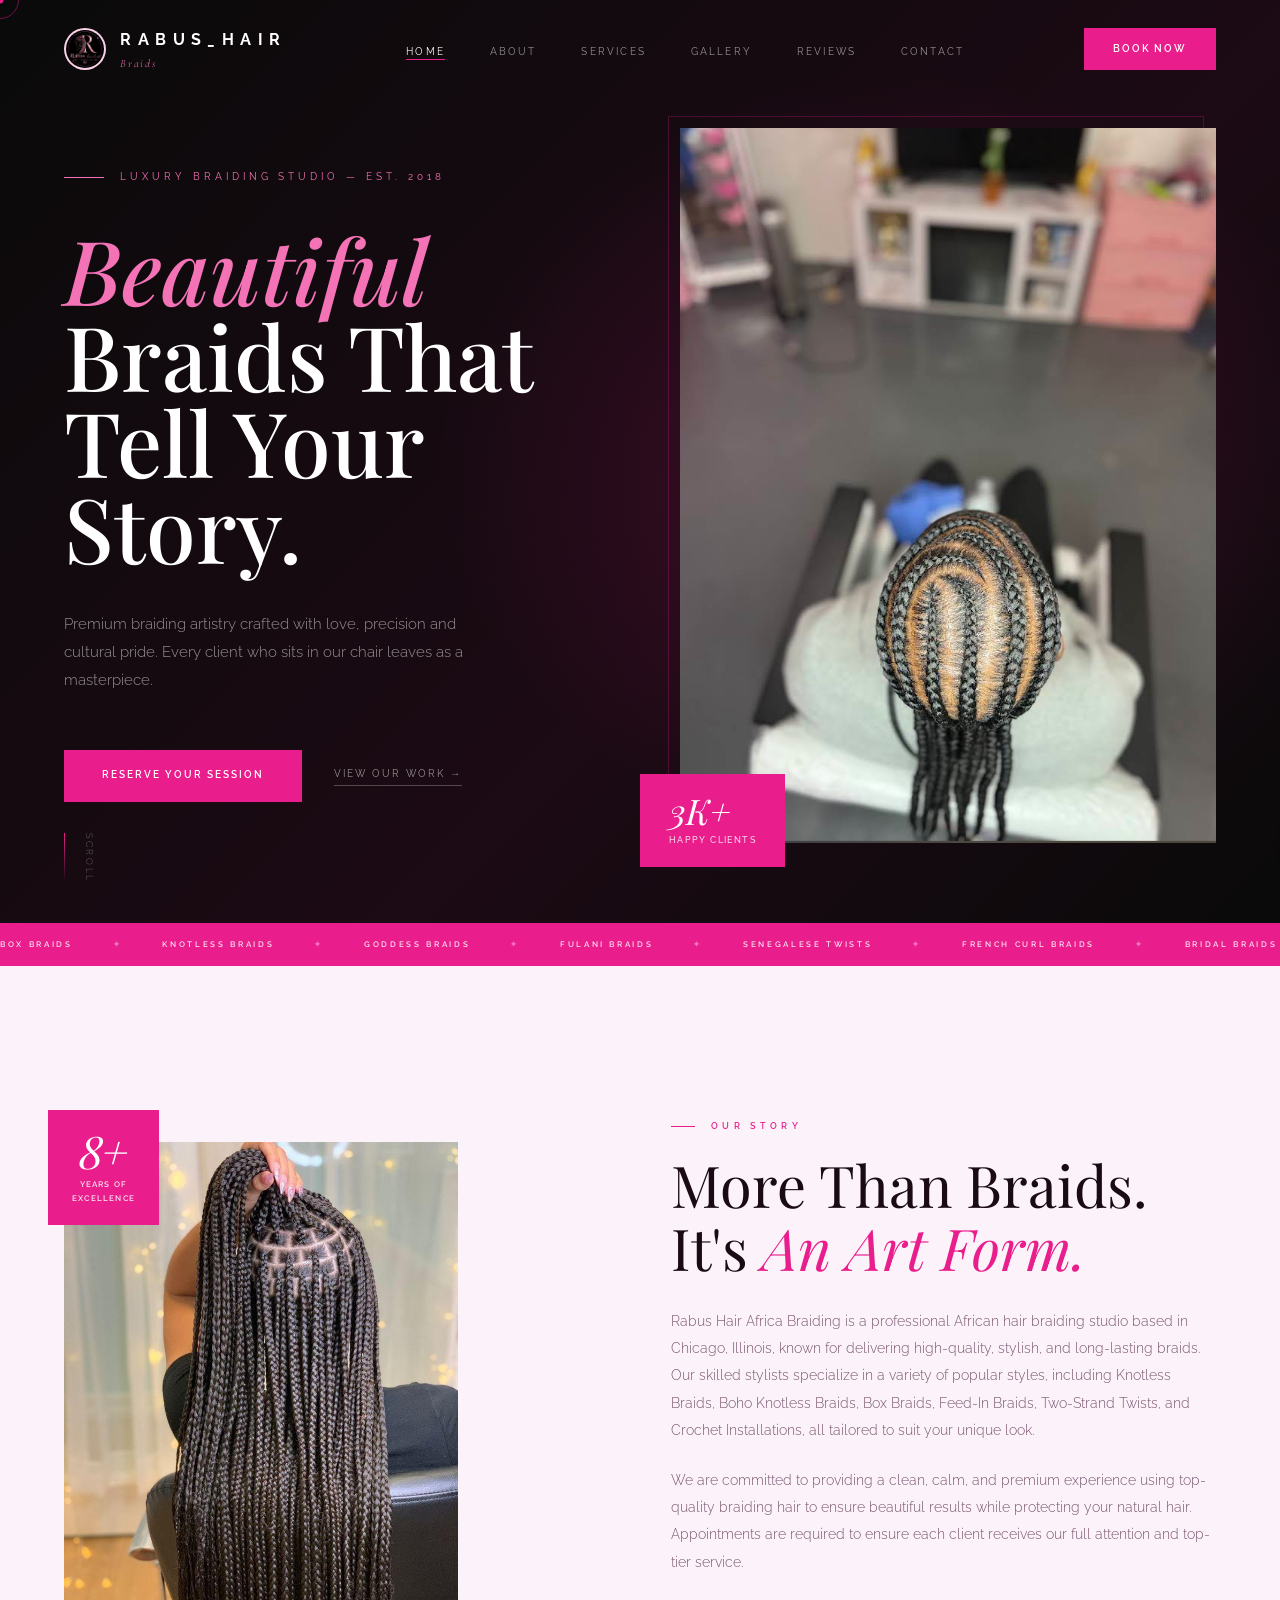
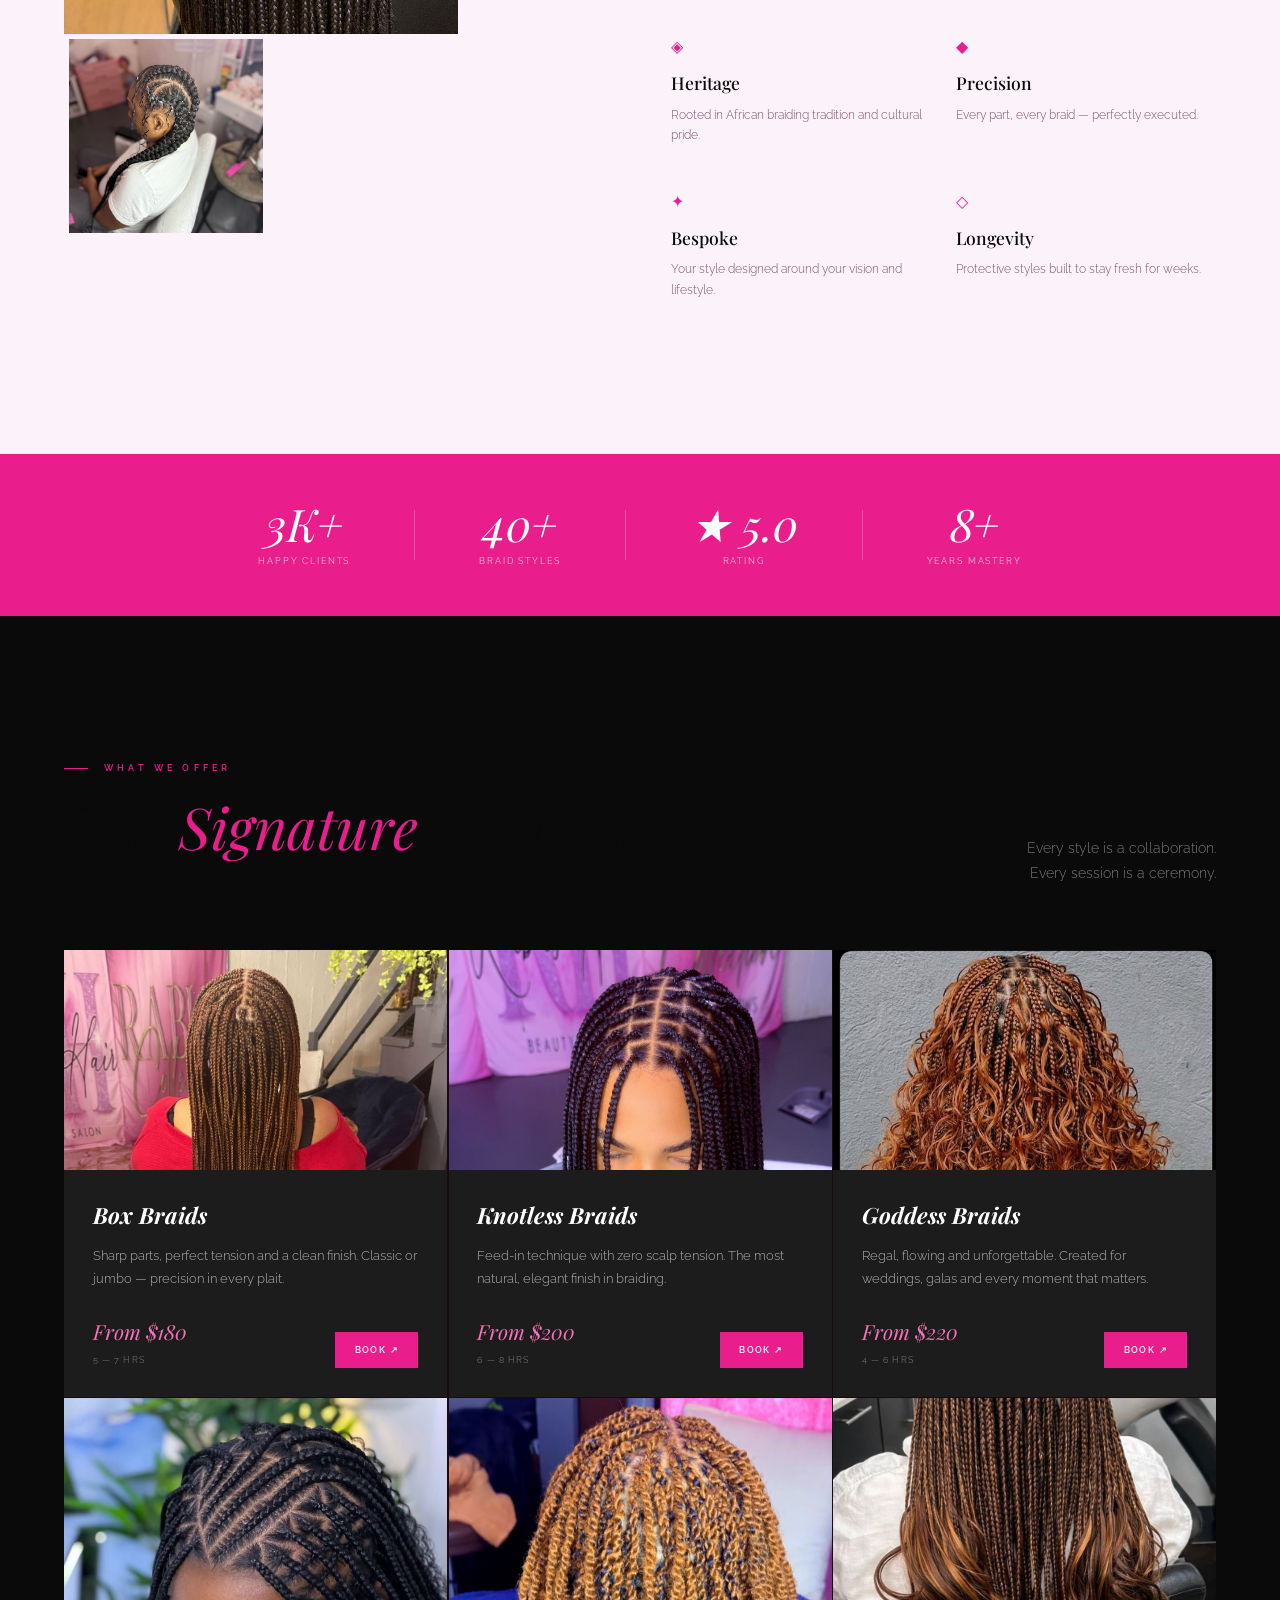
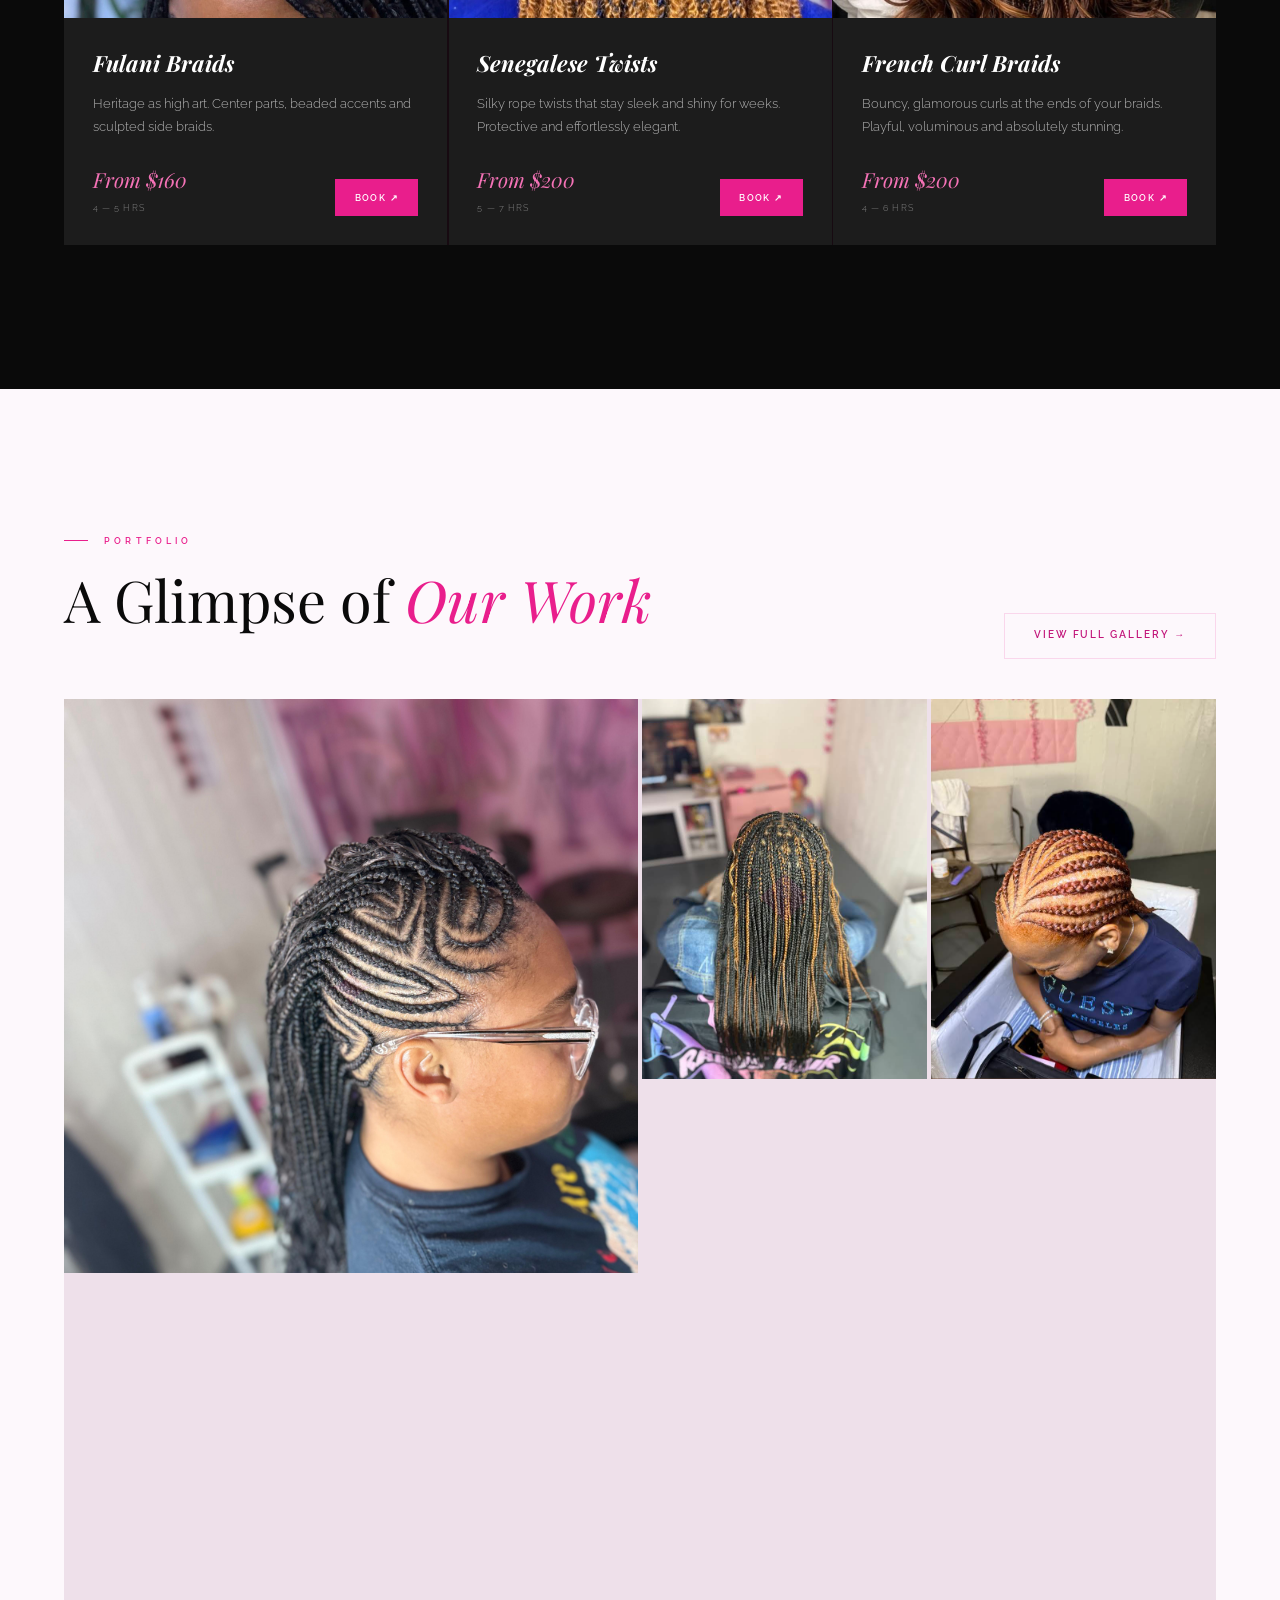
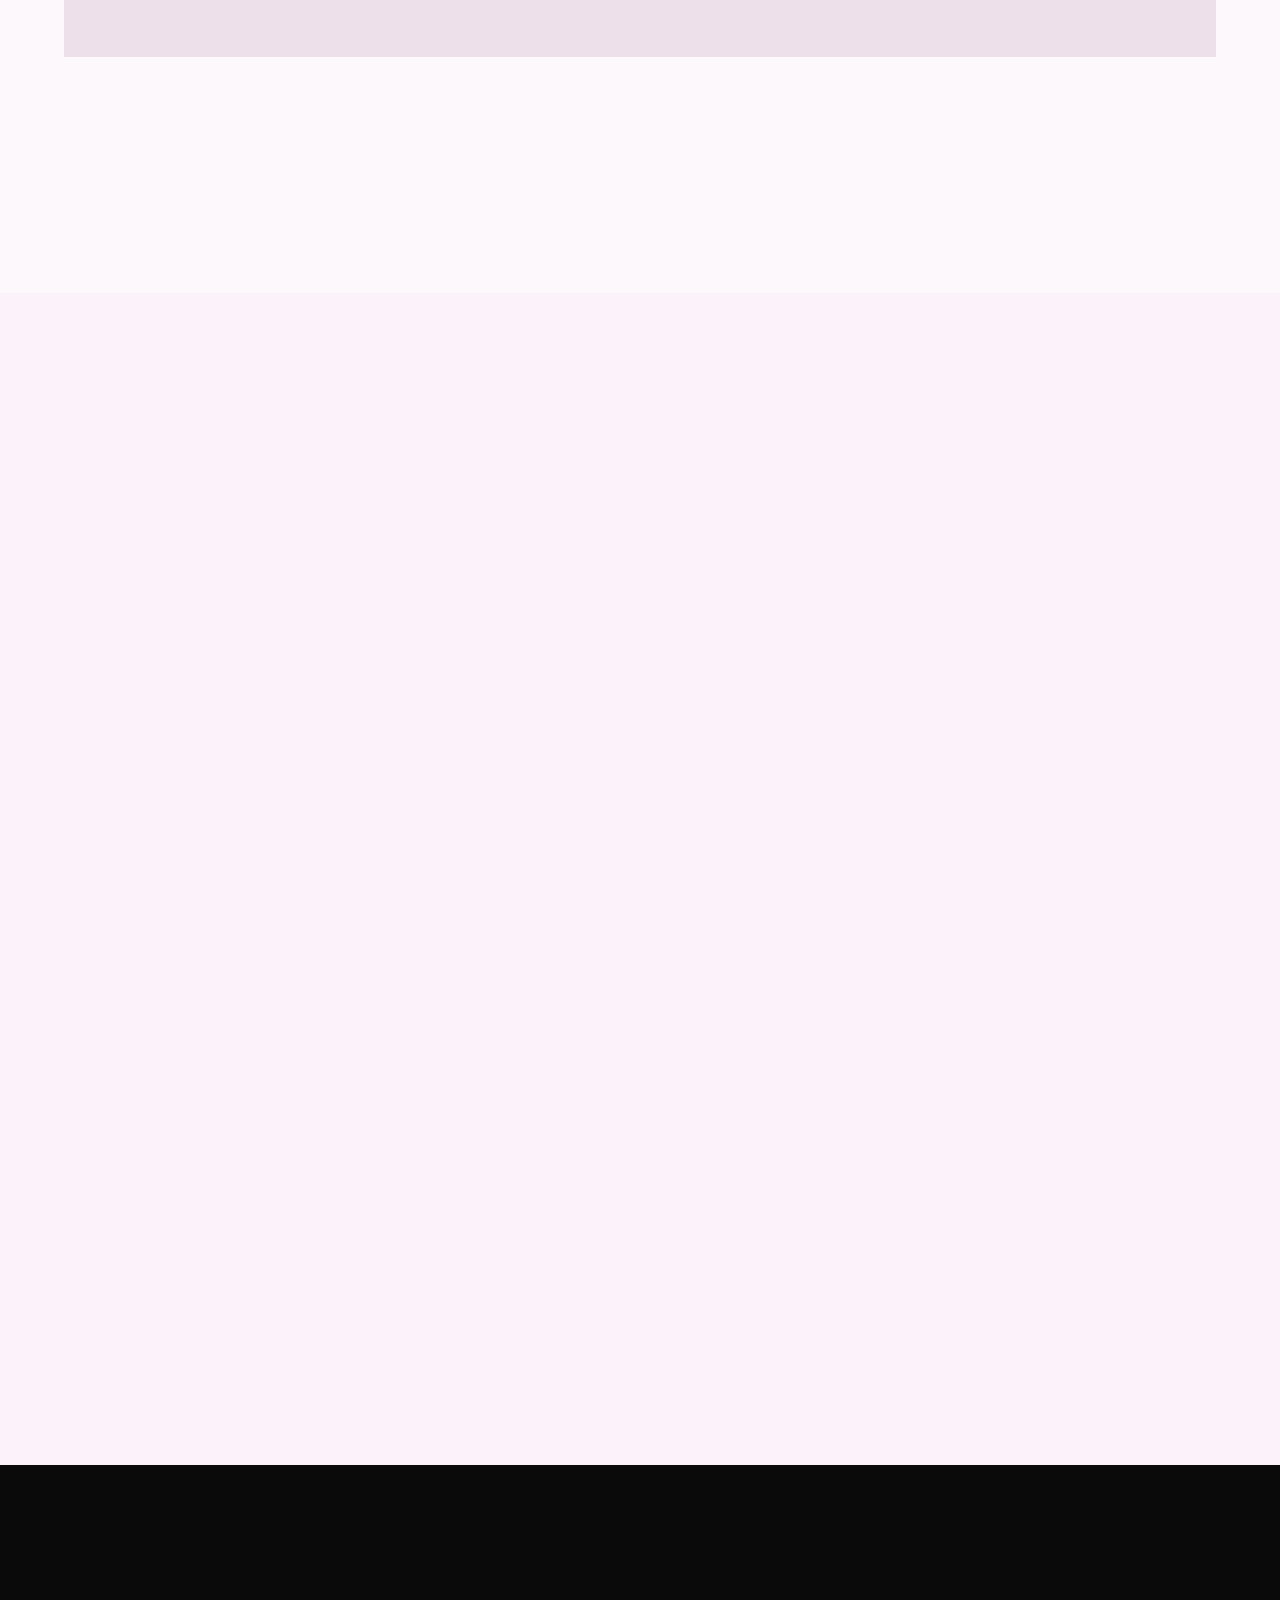
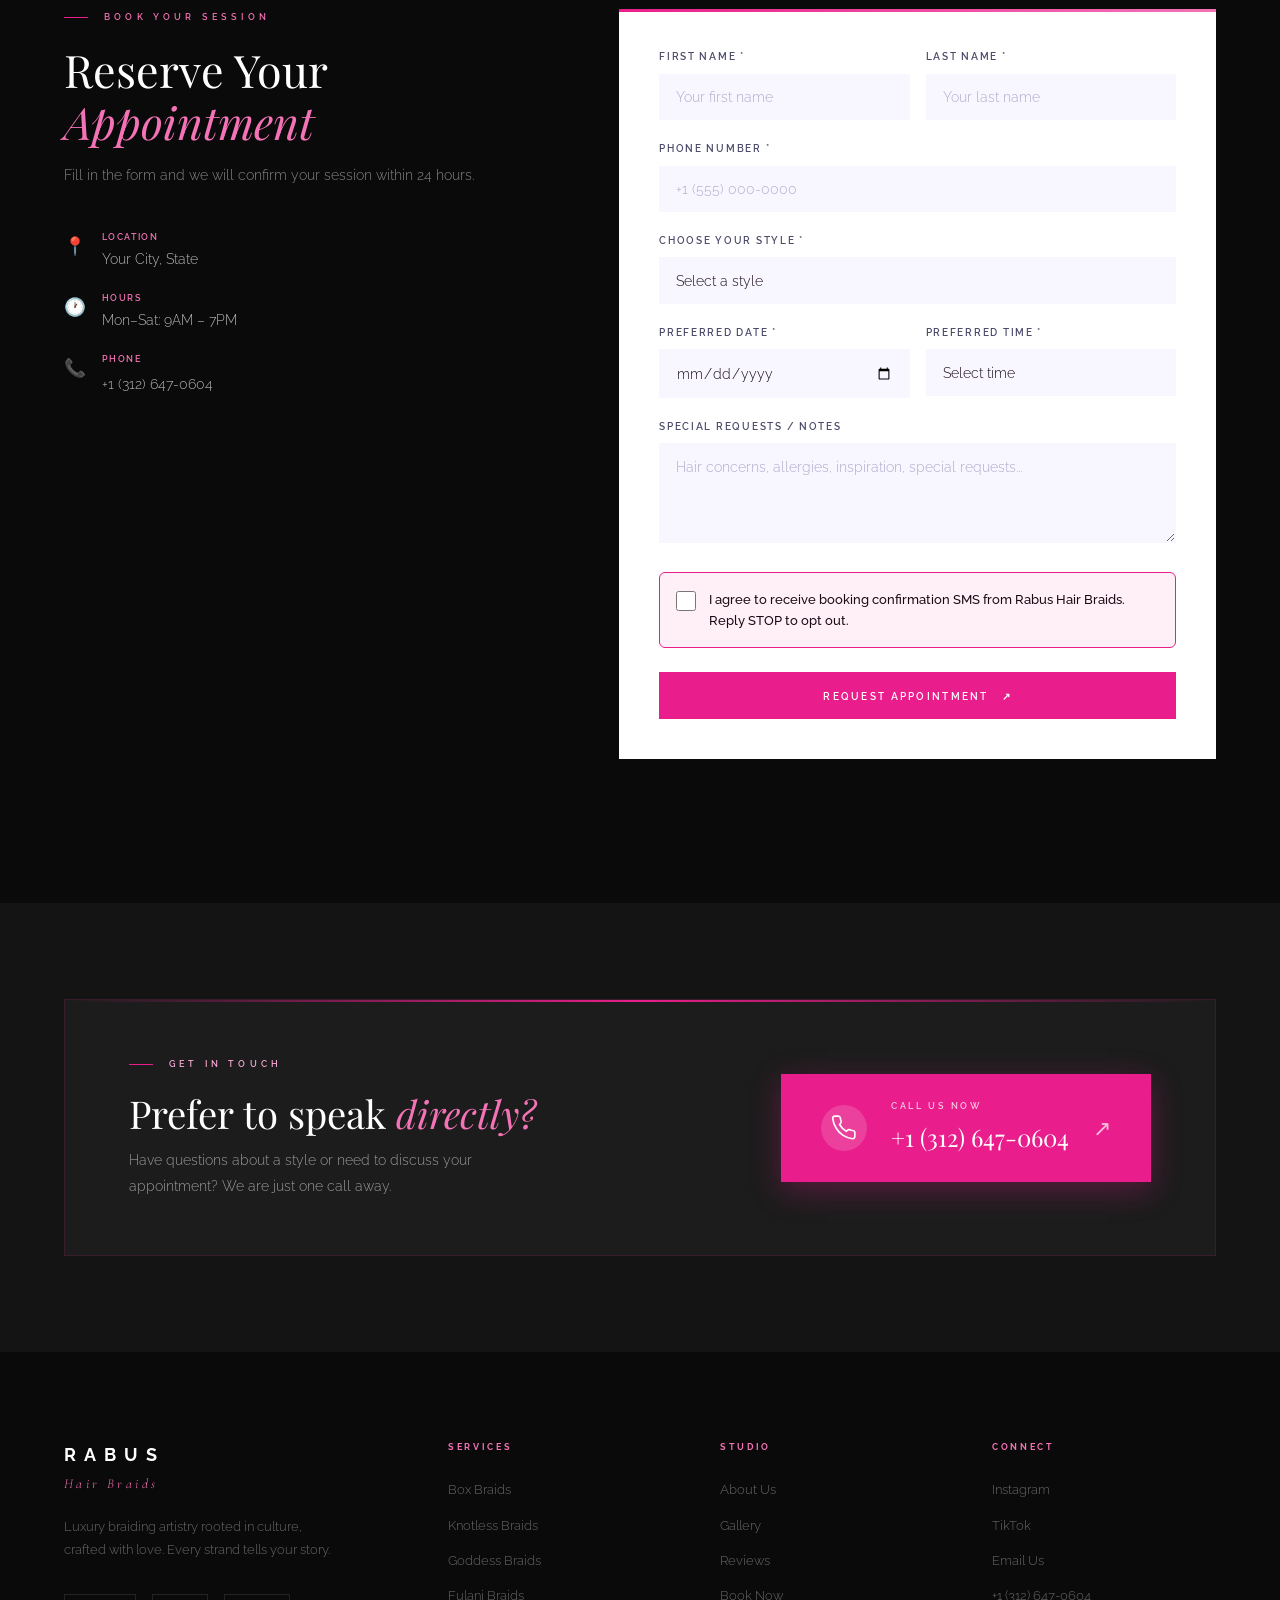
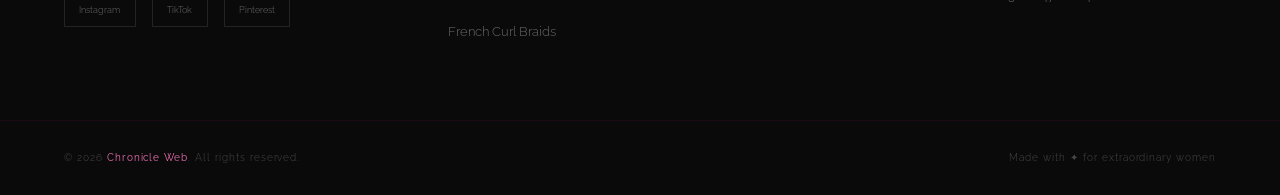
==== index.html @ d7abca5e "Update index.html" ====
<!DOCTYPE html>
<html lang="en">
<head>
  <meta charset="UTF-8">
  <meta name="viewport" content="width=device-width, initial-scale=1.0">
  <title>Rabus_Hair Braids — Luxury Braiding Studio</title>
  <link rel="preconnect" href="https://fonts.googleapis.com">
  <link rel="preconnect" href="https://fonts.gstatic.com" crossorigin>
  <link href="https://fonts.googleapis.com/css2?family=Playfair+Display:ital,wght@0,400;0,500;1,400;1,500&family=Raleway:wght@300;400;500;600;700&family=Cormorant+Garamond:ital,wght@0,400;1,400&display=swap" rel="stylesheet">
  <link rel="stylesheet" href="styles.css">
</head>
<body class="page-home">

  <!-- LOADER -->
  <div class="loader" id="loader">
    <div class="loader-box">
      <img src="images/logo.png" alt="Rabus Hair Braids" class="loader-logo">
      <div class="loader-bar-wrap"><div class="loader-bar-fill"></div></div>
      <div class="loader-sub">Luxury Braiding Studio</div>
    </div>
  </div>

  <!-- SUCCESS RECEIPT OVERLAY -->
  <div class="success-overlay" id="successOverlay">
    <div class="success-box">
      <div class="success-ring"><div class="success-tick">✓</div></div>
      <div class="success-burst">
        <span></span><span></span><span></span>
        <span></span><span></span><span></span>
      </div>
      <h2 class="success-title">Booking Received! 🎉</h2>
      <p class="success-msg">Thank you! We will confirm your appointment shortly.</p>
      <div class="receipt">
        <div class="receipt-header">
          <span class="receipt-logo">RABUS</span>
          <span class="receipt-sub">Hair Braids · Booking Receipt</span>
        </div>
        <div class="receipt-divider"></div>
        <div class="receipt-row"><span>Name</span><span id="rName">—</span></div>
        <div class="receipt-row"><span>Phone</span><span id="rPhone">—</span></div>
        <div class="receipt-row"><span>Style</span><span id="rStyle">—</span></div>
        <div class="receipt-row"><span>Date</span><span id="rDate">—</span></div>
        <div class="receipt-row"><span>Time</span><span id="rTime">—</span></div>
        <div class="receipt-row" id="rNotesRow"><span>Notes</span><span id="rNotes">—</span></div>
        <div class="receipt-divider"></div>
        <div class="receipt-footer">We will text you to confirm. See you soon! 💇‍♀️</div>
        <a href="tel:+13126470604" class="receipt-call-btn">
          <svg width="18" height="18" viewBox="0 0 24 24" fill="none" stroke="currentColor" stroke-width="2" stroke-linecap="round" stroke-linejoin="round"><path d="M22 16.92v3a2 2 0 0 1-2.18 2 19.79 19.79 0 0 1-8.63-3.07A19.5 19.5 0 0 1 4.69 12 19.79 19.79 0 0 1 1.61 3.41 2 2 0 0 1 3.6 1h3a2 2 0 0 1 2 1.72c.127.96.361 1.903.7 2.81a2 2 0 0 1-.45 2.11L7.91 8.76a16 16 0 0 0 6.29 6.29l.97-.97a2 2 0 0 1 2.11-.45c.907.339 1.85.573 2.81.7A2 2 0 0 1 22 16.92z"/></svg>
          Call Us Now — +1 (312) 647-0604
        </a>
      </div>
      <button class="success-btn" onclick="closeSuccess()">Done</button>
    </div>
  </div>

  <!-- CURSOR (desktop only) -->
  <div class="cursor" id="cursor">
    <div class="cur-ring"></div>
    <div class="cur-dot"></div>
  </div>

  <!-- TOP NAV -->
  <nav id="nav">
    <a href="index.html" class="nav-logo">
      <div class="nav-logo-img">
        <img src="images/logo.png" alt="Rabus Logo">
      </div>
      <div class="nav-logo-text">
        <span class="logo-name">RABUS_Hair</span>
        <span class="logo-tag">Braids</span>
      </div>
    </a>
    <ul class="nav-links">
      <li><a href="#hero" class="nav-active">Home</a></li>
      <li><a href="#about">About</a></li>
      <li><a href="#services">Services</a></li>
      <li><a href="gallery.html">Gallery</a></li>
      <li><a href="#reviews">Reviews</a></li>
      <li><a href="#booking">Contact</a></li>
    </ul>
    <a href="#booking" class="nav-book">Book Now</a>
    <button class="nav-burger" id="burger" aria-label="Menu">
      <span></span><span></span><span></span>
    </button>
  </nav>

  <!-- MOBILE MENU -->
  <div class="mob-menu" id="mobMenu">
    <a href="#hero"        class="mob-link">Home</a>
    <a href="#about"       class="mob-link">About</a>
    <a href="#services"    class="mob-link">Services</a>
    <a href="gallery.html" class="mob-link">Gallery</a>
    <a href="#reviews"     class="mob-link">Reviews</a>
    <a href="#booking"     class="mob-link mob-book">Book Now</a>
  </div>

  <!-- HERO -->
  <section id="hero">
    <div class="hero-overlay"></div>
    <div class="hero-inner">
      <div class="hero-text">
        <div class="hero-tag">
          <span class="tag-line"></span>
          <span class="tag-words">Luxury Braiding Studio — Est. 2018</span>
        </div>
        <h1 class="hero-title">
          <span class="ht italic">Beautiful</span>
          <span class="ht">Braids That</span>
          <span class="ht">Tell Your Story.</span>
        </h1>
        <p class="hero-desc">Premium braiding artistry crafted with love, precision and cultural pride. Every client who sits in our chair leaves as a masterpiece.</p>
        <div class="hero-actions">
          <a href="#booking" class="btn-pink">Reserve Your Session</a>
          <a href="gallery.html" class="btn-clear">View Our Work →</a>
        </div>
      </div>
      <div class="hero-photo-wrap" id="heroWrap">
        <img src="images/hero.jpg" alt="Rabus Hair Braids" class="hero-photo">
        <div class="hero-stat">
          <div class="stat-big">3K+</div>
          <div class="stat-sm">Happy Clients</div>
        </div>
      </div>
    </div>
    <div class="hero-scroll-hint">
      <div class="scroll-bar"></div>
      <span>Scroll</span>
    </div>
  </section>

  <!-- TICKER -->
  <div class="ticker-wrap">
    <div class="ticker-inner">
      <span>BOX BRAIDS</span><span class="sep">✦</span>
      <span>KNOTLESS BRAIDS</span><span class="sep">✦</span>
      <span>GODDESS BRAIDS</span><span class="sep">✦</span>
      <span>FULANI BRAIDS</span><span class="sep">✦</span>
      <span>SENEGALESE TWISTS</span><span class="sep">✦</span>
      <span>FRENCH CURL BRAIDS</span><span class="sep">✦</span>
      <span>BRIDAL BRAIDS</span><span class="sep">✦</span>
      <span>BOX BRAIDS</span><span class="sep">✦</span>
      <span>KNOTLESS BRAIDS</span><span class="sep">✦</span>
      <span>GODDESS BRAIDS</span><span class="sep">✦</span>
      <span>FULANI BRAIDS</span><span class="sep">✦</span>
      <span>SENEGALESE TWISTS</span><span class="sep">✦</span>
      <span>FRENCH CURL BRAIDS</span><span class="sep">✦</span>
      <span>BRIDAL BRAIDS</span><span class="sep">✦</span>
    </div>
  </div>

  <!-- ABOUT -->
  <section id="about">
    <div class="wrap">
      <div class="about-grid">
        <div class="about-imgs reveal">
          <div class="ab-big">
            <img src="images/about-main.jpg" alt="Rabus Studio" onerror="this.style.display='none';this.nextElementSibling.style.display='flex'">
            <div class="ab-fallback">R</div>
          </div>
          <div class="ab-small">
            <img src="images/about-small.jpg" alt="Braiding detail" onerror="this.style.display='none';this.nextElementSibling.style.display='flex'">
            <div class="ab-fallback" style="font-size:2rem">✦</div>
          </div>
          <div class="ab-badge">
            <div class="ab-num">8+</div>
            <div class="ab-lbl">Years of<br>Excellence</div>
          </div>
        </div>
        <div class="about-words">
          <p class="eyebrow reveal">Our Story</p>
          <h2 class="sec-title reveal r1">More Than Braids.<br>It's <em>An Art Form.</em></h2>
          <p class="body-text reveal r2">Rabus Hair Africa Braiding is a professional African hair braiding studio based in Chicago, Illinois, known for delivering high-quality, stylish, and long-lasting braids. Our skilled stylists specialize in a variety of popular styles, including Knotless Braids, Boho Knotless Braids, Box Braids, Feed-In Braids, Two-Strand Twists, and Crochet Installations, all tailored to suit your unique look.</p>
          <p class="body-text reveal r2">We are committed to providing a clean, calm, and premium experience using top-quality braiding hair to ensure beautiful results while protecting your natural hair. Appointments are required to ensure each client receives our full attention and top-tier service.</p>
          <div class="pillars reveal r3">
            <div class="pillar">
              <div class="pillar-icon">◈</div>
              <div class="pillar-name">Heritage</div>
              <div class="pillar-desc">Rooted in African braiding tradition and cultural pride.</div>
            </div>
            <div class="pillar">
              <div class="pillar-icon">◆</div>
              <div class="pillar-name">Precision</div>
              <div class="pillar-desc">Every part, every braid — perfectly executed.</div>
            </div>
            <div class="pillar">
              <div class="pillar-icon">✦</div>
              <div class="pillar-name">Bespoke</div>
              <div class="pillar-desc">Your style designed around your vision and lifestyle.</div>
            </div>
            <div class="pillar">
              <div class="pillar-icon">◇</div>
              <div class="pillar-name">Longevity</div>
              <div class="pillar-desc">Protective styles built to stay fresh for weeks.</div>
            </div>
          </div>
        </div>
      </div>
    </div>
  </section>

  <!-- STATS -->
  <div class="stats-band">
    <div class="wrap stats-row">
      <div class="s-item reveal"><div class="s-num">3K+</div><div class="s-lbl">Happy Clients</div></div>
      <div class="s-div"></div>
      <div class="s-item reveal r1"><div class="s-num">40+</div><div class="s-lbl">Braid Styles</div></div>
      <div class="s-div"></div>
      <div class="s-item reveal r2"><div class="s-num">★ 5.0</div><div class="s-lbl">Rating</div></div>
      <div class="s-div"></div>
      <div class="s-item reveal r3"><div class="s-num">8+</div><div class="s-lbl">Years Mastery</div></div>
    </div>
  </div>

  <!-- SERVICES -->
  <section id="services">
    <div class="wrap">
      <div class="svc-top">
        <div>
          <p class="eyebrow reveal">What We Offer</p>
          <h2 class="sec-title dark reveal r1">Our <em>Signature</em> Services</h2>
        </div>
        <p class="svc-sub reveal">Every style is a collaboration.<br>Every session is a ceremony.</p>
      </div>
      <div class="svc-grid">

        <div class="svc-card reveal">
          <div class="svc-img">
            <img src="images/svc-box-braids.jpg" alt="Box Braids" onerror="this.style.display='none';this.nextElementSibling.style.display='flex'">
            <div class="svc-img-ph">◈</div>
          </div>
          <div class="svc-body">
            <h3 class="svc-name">Box Braids</h3>
            <p class="svc-desc">Sharp parts, perfect tension and a clean finish. Classic or jumbo — precision in every plait.</p>
            <div class="svc-foot">
              <div><div class="svc-price">From $180</div><div class="svc-time">5 — 7 hrs</div></div>
              <a href="#booking" class="svc-btn">Book ↗</a>
            </div>
          </div>
        </div>

        <div class="svc-card reveal r1">
          <div class="svc-img">
            <img src="images/svc-knotless.jpg" alt="Knotless Braids" onerror="this.style.display='none';this.nextElementSibling.style.display='flex'">
            <div class="svc-img-ph">◆</div>
          </div>
          <div class="svc-body">
            <h3 class="svc-name">Knotless Braids</h3>
            <p class="svc-desc">Feed-in technique with zero scalp tension. The most natural, elegant finish in braiding.</p>
            <div class="svc-foot">
              <div><div class="svc-price">From $200</div><div class="svc-time">6 — 8 hrs</div></div>
              <a href="#booking" class="svc-btn">Book ↗</a>
            </div>
          </div>
        </div>

        <div class="svc-card reveal r2">
          <div class="svc-img">
            <img src="images/svc-goddess.jpg" alt="Goddess Braids" onerror="this.style.display='none';this.nextElementSibling.style.display='flex'">
            <div class="svc-img-ph">✦</div>
          </div>
          <div class="svc-body">
            <h3 class="svc-name">Goddess Braids</h3>
            <p class="svc-desc">Regal, flowing and unforgettable. Created for weddings, galas and every moment that matters.</p>
            <div class="svc-foot">
              <div><div class="svc-price">From $220</div><div class="svc-time">4 — 6 hrs</div></div>
              <a href="#booking" class="svc-btn">Book ↗</a>
            </div>
          </div>
        </div>

        <div class="svc-card reveal">
          <div class="svc-img">
            <img src="images/svc-fulani.jpg" alt="Fulani Braids" onerror="this.style.display='none';this.nextElementSibling.style.display='flex'">
            <div class="svc-img-ph">◇</div>
          </div>
          <div class="svc-body">
            <h3 class="svc-name">Fulani Braids</h3>
            <p class="svc-desc">Heritage as high art. Center parts, beaded accents and sculpted side braids.</p>
            <div class="svc-foot">
              <div><div class="svc-price">From $160</div><div class="svc-time">4 — 5 hrs</div></div>
              <a href="#booking" class="svc-btn">Book ↗</a>
            </div>
          </div>
        </div>

        <div class="svc-card reveal r1">
          <div class="svc-img">
            <img src="images/svc-twists.jpg" alt="Senegalese Twists" onerror="this.style.display='none';this.nextElementSibling.style.display='flex'">
            <div class="svc-img-ph">◉</div>
          </div>
          <div class="svc-body">
            <h3 class="svc-name">Senegalese Twists</h3>
            <p class="svc-desc">Silky rope twists that stay sleek and shiny for weeks. Protective and effortlessly elegant.</p>
            <div class="svc-foot">
              <div><div class="svc-price">From $200</div><div class="svc-time">5 — 7 hrs</div></div>
              <a href="#booking" class="svc-btn">Book ↗</a>
            </div>
          </div>
        </div>

        <div class="svc-card reveal r2">
          <div class="svc-img">
            <img src="images/svc-french-curl.jpg" alt="French Curl Braids" onerror="this.style.display='none';this.nextElementSibling.style.display='flex'">
            <div class="svc-img-ph">◐</div>
          </div>
          <div class="svc-body">
            <h3 class="svc-name">French Curl Braids</h3>
            <p class="svc-desc">Bouncy, glamorous curls at the ends of your braids. Playful, voluminous and absolutely stunning.</p>
            <div class="svc-foot">
              <div><div class="svc-price">From $200</div><div class="svc-time">4 — 6 hrs</div></div>
              <a href="#booking" class="svc-btn">Book ↗</a>
            </div>
          </div>
        </div>

      </div>
    </div>
  </section>

  <!-- GALLERY PREVIEW — 6 images, correct g-tags -->
  <section id="gallery-preview">
    <div class="wrap">
      <div class="gp-head">
        <div>
          <p class="eyebrow reveal">Portfolio</p>
          <h2 class="sec-title dark reveal r1">A Glimpse of <em>Our Work</em></h2>
        </div>
        <a href="gallery.html" class="view-all reveal">View Full Gallery →</a>
      </div>
      <div class="gp-grid">
        <!-- gallery1 = Intricate Cornrow -->
        <div class="gp-card big reveal">
          <img loading="lazy" src="images/gallery1.jpg" alt="Intricate Cornrow">
          <div class="gp-ph">✦</div>
          <div class="gp-info"><span class="gp-name">Intricate Cornrow</span><span class="gp-cat">Signature Style</span></div>
          <a href="gallery.html" class="gp-cover"></a>
        </div>
        <!-- gallery8 = Knotless Braids -->
        <div class="gp-card reveal r1">
          <img loading="lazy" src="images/gallery8.jpg" alt="Knotless Braids">
          <div class="gp-ph">◆</div>
          <div class="gp-info"><span class="gp-name">Knotless Braids</span><span class="gp-cat">Best Seller</span></div>
          <a href="gallery.html" class="gp-cover"></a>
        </div>
        <!-- gallery4 = Goddess Braids -->
        <div class="gp-card reveal r2">
          <img loading="lazy" src="images/gallery4.jpg" alt="Goddess Braids">
          <div class="gp-ph">✧</div>
          <div class="gp-info"><span class="gp-name">Goddess Braids</span><span class="gp-cat">Bridal Edition</span></div>
          <a href="gallery.html" class="gp-cover"></a>
        </div>
        <!-- gallery6 = Fulani Braids -->
        <div class="gp-card reveal r3">
          <img loading="lazy" src="images/gallery6.jpg" alt="Fulani Braids">
          <div class="gp-ph">◇</div>
          <div class="gp-info"><span class="gp-name">Fulani Braids</span><span class="gp-cat">Heritage Style</span></div>
          <a href="gallery.html" class="gp-cover"></a>
        </div>
      </div>
      <div class="gp-cta reveal">
        <a href="gallery.html" class="btn-pink">See All 22 Styles →</a>
      </div>
    </div>
  </section>

  <!-- REVIEWS -->
  <section id="reviews">
    <div class="wrap">
      <p class="eyebrow reveal">Testimonials</p>
      <h2 class="sec-title dark reveal r1">What Our <em>Clients</em> Say</h2>
      <div class="rv-top">
        <div class="rv-card dark reveal">
          <div class="rv-stars">★★★★★</div>
          <div class="rv-q">"</div>
          <p class="rv-text">I definitely recommend Abby.  She never fails  at any style. She have me right with my braids and protective styles for my hair. She very versatile with styles for me and my kids.</p>
          <div class="rv-line"></div>
          <div class="rv-who"><div class="rv-av">A</div><div><div class="rv-name">Amber Goodman </div><div class="rv-role">Verified Client</div></div></div>
        </div>
        <div class="rv-card reveal r1">
          <div class="rv-stars">★★★★★</div>
          <div class="rv-q">"</div>
          <p class="rv-text">I found her on Google, so I was skeptical. My hair came out better than I expected. I got so many compliments. Yes, I was very cute for my birthday. She was very accomodating and efficient. Thanks</p>
          <div class="rv-line"></div>
          <div class="rv-who"><div class="rv-av">S</div><div><div class="rv-name">Sandy Jackson</div><div class="rv-role">Loyal Client</div></div></div>
        </div>
      </div>
      <div class="rv-bottom">
        <div class="rv-card reveal">
          <div class="rv-stars">★★★★★</div>
          <div class="rv-q">"</div>
          <p class="rv-text">Rashidat fulani Boho knotless braids for me, and it came out beautifully.  Her and her sister were very accommodating and great at communicating prior to the appointment.</p>
          <div class="rv-line"></div>
          <div class="rv-who"><div class="rv-av">J</div><div><div class="rv-name">Jesse W</div><div class="rv-role">Loyal Client</div></div></div>
        </div>
        <div class="rv-card reveal r1">
          <div class="rv-stars">★★★★★</div>
          <div class="rv-q">"</div>
          <p class="rv-text">She did my touch-up I really loved her work. I will definitely, be back for her to do my whole head. Very neat braids & didn't take her long definitely recommend her for braids.</p>
          <div class="rv-line"></div>
          <div class="rv-who"><div class="rv-av">L</div><div><div class="rv-name">Latanya Jones</div><div class="rv-role">Client since 2025</div></div></div>
        </div>
        <div class="rv-card reveal r2">
          <div class="rv-stars">★★★★★</div>
          <div class="rv-q">"</div>
          <p class="rv-text">I absolutely LOVE my mini twists. They wasn’t too tight and on top of that, they were done in 5 hours. Previously, I’ve sat 12 hours to get this style. I most definitely will be going back!!!</p>
          <div class="rv-line"></div>
          <div class="rv-who"><div class="rv-av">T</div><div><div class="rv-name">Tomeka Gross</div><div class="rv-role">Client since 2021</div></div></div>
        </div>
      </div>
    </div>
  </section>

  <!-- BOOKING — scrolls down, same page -->
  <section id="booking">
    <div class="wrap">
      <div class="booking-grid">

        <div class="booking-left">
          <p class="eyebrow" style="color:var(--pink-light)">Book Your Session</p>
          <h2 class="bk-title">Reserve Your <em>Appointment</em></h2>
          <p class="bk-desc">Fill in the form and we will confirm your session within 24 hours.</p>
          <div class="bk-info">
            <div class="bk-info-item">
              <div class="bk-icon">📍</div>
              <div>
                <div class="bk-label">Location</div>
                <!-- Replace with real address -->
                <div class="bk-val">Your City, State</div>
              </div>
            </div>
            <div class="bk-info-item">
              <div class="bk-icon">🕐</div>
              <div>
                <div class="bk-label">Hours</div>
                <div class="bk-val">Mon–Sat: 9AM – 7PM</div>
              </div>
            </div>
            <div class="bk-info-item">
              <div class="bk-icon">📞</div>
              <div>
                <div class="bk-label">Phone</div>
                <a href="tel:+13126470604" class="bk-val bk-phone">+1 (312) 647-0604</a>
              </div>
            </div>
          </div>
        </div>

        <div class="booking-right">
          <form class="bk-form" id="bkForm">
            <div class="f-row">
              <div class="f-group">
                <label>First Name *</label>
                <input type="text" id="bkFirst" placeholder="Your first name" required>
              </div>
              <div class="f-group">
                <label>Last Name *</label>
                <input type="text" id="bkLast" placeholder="Your last name" required>
              </div>
            </div>
            <div class="f-group">
              <label>Phone Number *</label>
              <input type="tel" id="bkPhone" placeholder="+1 (555) 000-0000" required>
            </div>
            <div class="f-group">
              <label>Choose Your Style *</label>
              <select id="bkStyle" required>
                <option value="" disabled selected>Select a style</option>
                <option value="Box Braids">Box Braids — From $180</option>
                <option value="Knotless Braids">Knotless Braids — From $200</option>
                <option value="Goddess Braids">Goddess Braids — From $220</option>
                <option value="Fulani Braids">Fulani Braids — From $160</option>
                <option value="Senegalese Twists">Senegalese Twists — From $200</option>
                <option value="French Curl Braids">French Curl Braids — From $200</option>
              </select>
            </div>
            <div class="f-row">
              <div class="f-group">
                <label>Preferred Date *</label>
                <input type="date" id="bkDate" required>
              </div>
              <div class="f-group">
                <label>Preferred Time *</label>
                <select id="bkTime" required>
                  <option value="" disabled selected>Select time</option>
                  <option>9:00 AM</option><option>10:00 AM</option>
                  <option>11:00 AM</option><option>12:00 PM</option>
                  <option>1:00 PM</option><option>2:00 PM</option>
                  <option>3:00 PM</option><option>4:00 PM</option>
                  <option>5:00 PM</option>
                </select>
              </div>
            </div>
            <div class="f-group">
              <label>Special Requests / Notes</label>
              <textarea id="bkNotes" placeholder="Hair concerns, allergies, inspiration, special requests..."></textarea>
            </div>
            <div class="f-group consent-group">
              <label class="consent-label">
                <input type="checkbox" id="bkConsent" required>
                <span>I agree to receive booking confirmation SMS from Rabus Hair Braids. Reply STOP to opt out.</span>
              </label>
            </div>
            <button type="button" class="bk-submit" id="bkSubmit" onclick="submitBooking()">
              <span id="bkSubmitTxt">Request Appointment</span>
              <span>↗</span>
            </button>
          </form>
        </div>

      </div>
    </div>
  </section>

  <!-- CALL SECTION -->
  <section id="call-section">
    <div class="wrap">
      <div class="call-box reveal">
        <div class="call-words">
          <p class="eyebrow" style="color:#F9A8D4">Get In Touch</p>
          <h2 class="call-title">Prefer to speak <em>directly?</em></h2>
          <p class="call-desc">Have questions about a style or need to discuss your appointment? We are just one call away.</p>
        </div>
        <a href="tel:+13126470604" class="call-btn">
          <div class="call-icon">
            <svg width="26" height="26" viewBox="0 0 24 24" fill="none" stroke="currentColor" stroke-width="1.5" stroke-linecap="round" stroke-linejoin="round">
              <path d="M22 16.92v3a2 2 0 0 1-2.18 2 19.79 19.79 0 0 1-8.63-3.07A19.5 19.5 0 0 1 4.69 12 19.79 19.79 0 0 1 1.61 3.41 2 2 0 0 1 3.6 1h3a2 2 0 0 1 2 1.72c.127.96.361 1.903.7 2.81a2 2 0 0 1-.45 2.11L7.91 8.76a16 16 0 0 0 6.29 6.29l.97-.97a2 2 0 0 1 2.11-.45c.907.339 1.85.573 2.81.7A2 2 0 0 1 22 16.92z"/>
            </svg>
          </div>
          <div class="call-info">
            <span class="call-label">Call Us Now</span>
            <span class="call-number">+1 (312) 647-0604</span>
          </div>
          <span class="call-arrow">↗</span>
        </a>
      </div>
    </div>
  </section>

  <!-- FOOTER -->
  <footer>
    <div class="footer-top">
      <div class="wrap footer-grid">
        <div class="ft-brand">
          <a href="index.html" class="ft-logo">
            <span>RABUS</span><em>Hair Braids</em>
          </a>
          <p>Luxury braiding artistry rooted in culture, crafted with love. Every strand tells your story.</p>
          <div class="ft-social">
            <a href="#">Instagram</a><a href="#">TikTok</a><a href="#">Pinterest</a>
          </div>
        </div>
        <div class="ft-col">
          <h4>Services</h4>
          <a href="#services">Box Braids</a>
          <a href="#services">Knotless Braids</a>
          <a href="#services">Goddess Braids</a>
          <a href="#services">Fulani Braids</a>
          <a href="#services">French Curl Braids</a>
        </div>
        <div class="ft-col">
          <h4>Studio</h4>
          <a href="#about">About Us</a>
          <a href="gallery.html">Gallery</a>
          <a href="#reviews">Reviews</a>
          <a href="#booking">Book Now</a>
        </div>
        <div class="ft-col">
          <h4>Connect</h4>
          <a href="https://www.instagram.com/Rabus_hair">Instagram</a>
          <a href="https://www.tiktok.com/@Rabus_hair">TikTok</a>
          <a href="/cdn-cgi/l/email-protection#5e2c3f3c2b2d363f372c3c2c3f373a2d1e39333f3732703d3133">Email Us</a>
          <a href="tel:+13126470604">+1 (312) 647-0604</a>
        </div>
      </div>
    </div>
    <div class="footer-bottom">
      <div class="wrap footer-btm">
        <span>© 2026 <strong>Chronicle Web</strong>. All rights reserved.</span>
        <span>Made with ✦ for extraordinary women</span>
      </div>
    </div>
  </footer>

  <!-- TOAST -->
  <div class="toast" id="toast">
    <span class="toast-icon" id="toastIcon">✦</span>
    <div>
      <div class="toast-title" id="toastTitle">Done!</div>
      <div class="toast-msg" id="toastMsg"></div>
    </div>
    <button onclick="document.getElementById('toast').classList.remove('show')">×</button>
  </div>

  <script src="script.js"></script>
</body>
</html>
---- styles.css ----
/* ============================================
   RABUS HAIR BRAIDS — styles.css FINAL CLEAN
   Pink + Black + White
   NO bottom nav
============================================ */
*, *::before, *::after { margin: 0; padding: 0; box-sizing: border-box; }

:root {
  --pink:       #E91E8C;
  --pink-dark:  #C2157A;
  --pink-light: #F472B6;
  --pink-pale:  #FFF0F8;
  --black:      #0A0A0A;
  --black2:     #141414;
  --black3:     #1C1C1C;
  --white:      #FFFFFF;
  --off:        #FDF8FC;
  --cream:      #FBF3F9;
  --muted:      #7A5570;
  --text:       #1A0A14;
  --text2:      #4A4A6A;
  --border:     rgba(233,30,140,0.15);
  --fp: 'Playfair Display', serif;
  --fr: 'Raleway', sans-serif;
  --fc: 'Cormorant Garamond', serif;
  --ease: cubic-bezier(0.16, 1, 0.3, 1);
}

html { scroll-behavior: smooth; }
body { background: var(--off); color: var(--text); font-family: var(--fr); font-weight: 300; line-height: 1.7; overflow-x: hidden; cursor: none; }
::-webkit-scrollbar { width: 3px; }
::-webkit-scrollbar-thumb { background: var(--pink); border-radius: 2px; }
.wrap { max-width: 1280px; margin: 0 auto; padding: 0 4rem; }
section { padding: 9rem 0; }
img { display: block; width: 100%; height: 100%; object-fit: cover; }

/* ===== LOADER ===== */
.loader { position: fixed; inset: 0; z-index: 9999; background: var(--black); display: flex; align-items: center; justify-content: center; transition: opacity 0.7s var(--ease), visibility 0.7s; animation: loaderOut 0s 4s forwards; }
@keyframes loaderOut { to { opacity: 0; visibility: hidden; pointer-events: none; } }
.loader.done { opacity: 0; visibility: hidden; pointer-events: none; animation: none; }
.loader-box { text-align: center; }
.loader-r { font-family: var(--fp); font-size: 5rem; color: var(--pink); line-height: 1; margin-bottom: 0.8rem; animation: fadeUp 0.8s var(--ease) 0.2s both; }
.loader-name { font-family: var(--fr); font-size: 1rem; font-weight: 500; letter-spacing: 0.5em; text-transform: uppercase; color: var(--white); animation: fadeUp 0.8s var(--ease) 0.4s both; }
.loader-bar-wrap { width: 160px; height: 2px; background: rgba(255,255,255,0.1); margin: 1.5rem auto 1rem; overflow: hidden; }
.loader-bar-fill { height: 100%; background: linear-gradient(90deg, var(--pink), var(--pink-light)); width: 0; animation: barGrow 2s var(--ease) 0.5s forwards; }
@keyframes barGrow { to { width: 100%; } }
.loader-sub { font-family: var(--fc); font-size: 0.85rem; font-style: italic; letter-spacing: 0.2em; color: rgba(255,255,255,0.4); animation: fadeUp 0.8s var(--ease) 0.8s both; }
@keyframes fadeUp { from{opacity:0;transform:translateY(16px)} to{opacity:1;transform:translateY(0)} }

/* ===== SUCCESS ===== */
.success-overlay { position: fixed; inset: 0; z-index: 9990; background: rgba(10,10,10,0.9); backdrop-filter: blur(12px); display: flex; align-items: center; justify-content: center; opacity: 0; visibility: hidden; transition: opacity 0.5s, visibility 0.5s; }
.success-overlay.show { opacity: 1; visibility: visible; }
.success-box { background: var(--white); padding: 4rem 3rem; text-align: center; max-width: 460px; width: 92%; position: relative; overflow: hidden; transform: scale(0.8) translateY(30px); transition: transform 0.5s var(--ease); border-radius: 4px; }
.success-overlay.show .success-box { transform: scale(1) translateY(0); }
.success-box::before { content: ''; position: absolute; top: 0; left: 3rem; right: 3rem; height: 3px; background: linear-gradient(90deg, transparent, var(--pink), transparent); }
.success-ring { width: 80px; height: 80px; border-radius: 50%; border: 2px solid var(--pink-light); display: flex; align-items: center; justify-content: center; margin: 0 auto 1.5rem; animation: popIn 0.6s var(--ease) 0.3s both; }
@keyframes popIn { from{transform:scale(0);opacity:0} to{transform:scale(1);opacity:1} }
.success-tick { font-size: 2rem; color: var(--pink); }
.success-burst { position: absolute; top: 35%; left: 50%; transform: translate(-50%,-50%); pointer-events: none; }
.success-burst span { position: absolute; width: 5px; height: 5px; background: var(--pink-light); border-radius: 50%; opacity: 0; }
.success-overlay.show .success-burst span { animation: burst 0.9s var(--ease) 0.65s forwards; }
.success-burst span:nth-child(1){--a:0deg} .success-burst span:nth-child(2){--a:60deg;animation-delay:.68s!important} .success-burst span:nth-child(3){--a:120deg;animation-delay:.71s!important} .success-burst span:nth-child(4){--a:180deg} .success-burst span:nth-child(5){--a:240deg;animation-delay:.68s!important} .success-burst span:nth-child(6){--a:300deg;animation-delay:.71s!important}
@keyframes burst{0%{transform:rotate(var(--a)) translateY(0);opacity:1}100%{transform:rotate(var(--a)) translateY(-70px);opacity:0}}
.success-title { font-family: var(--fp); font-size: 2rem; font-style: italic; color: var(--black); margin-bottom: 0.8rem; }
.success-msg { font-size: 0.88rem; color: var(--muted); line-height: 1.7; margin-bottom: 1rem; }
.success-details { background: var(--pink-pale); padding: 1rem 1.2rem; margin-bottom: 2rem; font-size: 0.82rem; line-height: 2; text-align: left; border-radius: 4px; }
.success-details strong { color: var(--pink-dark); }
.success-btn { background: var(--pink); color: var(--white); border: none; padding: 0.9rem 2.5rem; font-family: var(--fr); font-size: 0.62rem; font-weight: 600; letter-spacing: 0.2em; text-transform: uppercase; cursor: pointer; transition: background 0.3s; }
.success-btn:hover { background: var(--pink-dark); }

/* ===== CURSOR ===== */
.cursor { position: fixed; top: 0; left: 0; pointer-events: none; z-index: 9998; }
.cur-ring { position: absolute; width: 38px; height: 38px; border: 1.5px solid rgba(233,30,140,0.45); border-radius: 50%; transform: translate(-50%,-50%); transition: width 0.35s var(--ease), height 0.35s var(--ease); }
.cur-dot  { position: absolute; width: 7px; height: 7px; background: var(--pink); border-radius: 50%; transform: translate(-50%,-50%); transition: opacity 0.3s; }
body.hov .cur-ring { width: 65px; height: 65px; border-color: var(--pink); }
body.hov .cur-dot  { opacity: 0; }
@media (max-width: 768px) { .cursor { display: none; } }

/* ===== NAV ===== */
nav#nav { position: fixed; top: 0; left: 0; right: 0; z-index: 100; display: flex; align-items: center; justify-content: space-between; padding: 1.6rem 4rem; transition: background 0.4s, padding 0.4s; }
nav#nav.scrolled { background: rgba(10,10,10,0.97); backdrop-filter: blur(20px); padding: 1rem 4rem; border-bottom: 1px solid rgba(233,30,140,0.15); }
.nav-logo { display: flex; align-items: center; gap: 0.9rem; text-decoration: none; }
.nav-logo-img { width: 42px; height: 42px; border-radius: 50%; overflow: hidden; background: var(--pink-pale); border: 2px solid var(--border); flex-shrink: 0; }
.nav-logo-img img { width: 100%; height: 100%; object-fit: cover; display: block; }
.nav-logo-text { display: flex; flex-direction: column; gap: 1px; }
.logo-name { font-family: var(--fr); font-size: 1rem; font-weight: 700; letter-spacing: 0.4em; text-transform: uppercase; color: var(--white); }
.logo-tag  { font-family: var(--fc); font-size: 0.7rem; font-style: italic; color: var(--pink-light); letter-spacing: 0.15em; }
.nav-links { display: flex; gap: 2.8rem; list-style: none; }
.nav-links a { font-family: var(--fr); font-size: 0.62rem; font-weight: 400; letter-spacing: 0.22em; text-transform: uppercase; color: rgba(255,255,255,0.55); text-decoration: none; transition: color 0.3s; position: relative; }
.nav-links a::after { content: ''; position: absolute; bottom: -3px; left: 0; right: 100%; height: 1px; background: var(--pink); transition: right 0.4s var(--ease); }
.nav-links a:hover, .nav-links a.nav-active { color: var(--white); }
.nav-links a:hover::after, .nav-links a.nav-active::after { right: 0; }
.nav-book { font-family: var(--fr); font-size: 0.6rem; font-weight: 600; letter-spacing: 0.2em; text-transform: uppercase; color: var(--white); background: var(--pink); border: none; padding: 0.8rem 1.8rem; cursor: pointer; text-decoration: none; transition: background 0.3s, transform 0.3s; white-space: nowrap; }
.nav-book:hover { background: var(--pink-dark); transform: translateY(-1px); }
.nav-burger { display: none; flex-direction: column; gap: 5px; background: none; border: none; cursor: pointer; padding: 4px; }
.nav-burger span { display: block; width: 22px; height: 1.5px; background: var(--white); transition: all 0.3s; }
.nav-burger.open span:nth-child(1) { transform: rotate(45deg) translate(5px,4px); }
.nav-burger.open span:nth-child(2) { opacity: 0; }
.nav-burger.open span:nth-child(3) { transform: rotate(-45deg) translate(5px,-4px); }
.mob-menu { position: fixed; inset: 0; z-index: 99; background: var(--black); display: flex; flex-direction: column; align-items: center; justify-content: center; gap: 2.2rem; transform: translateX(100%); transition: transform 0.6s var(--ease); }
.mob-menu.open { transform: translateX(0); }
.mob-link { font-family: var(--fp); font-size: 2.6rem; font-style: italic; color: var(--white); text-decoration: none; transition: color 0.3s; }
.mob-link:hover, .mob-book { color: var(--pink-light); }

/* ===== HERO ===== */
#hero { min-height: 100vh; background: linear-gradient(135deg, #0A0A0A 0%, #1C0A14 60%, #0A0A0A 100%); position: relative; display: flex; align-items: center; padding: 8rem 4rem 5rem; overflow: hidden; }
#hero::before { content: ''; position: absolute; inset: 0; background: radial-gradient(ellipse 60% 70% at 70% 50%, rgba(233,30,140,0.18) 0%, transparent 60%); pointer-events: none; }
.hero-inner { position: relative; z-index: 1; max-width: 1280px; width: 100%; margin: 0 auto; display: grid; grid-template-columns: 1fr 1fr; gap: 5rem; align-items: center; }
.hero-tag { display: flex; align-items: center; gap: 1rem; margin-bottom: 2.5rem; animation: fadeUp 0.9s var(--ease) 0.4s both; }
.tag-line { width: 40px; height: 1px; background: var(--pink-light); flex-shrink: 0; }
.tag-words { font-family: var(--fr); font-size: 0.62rem; font-weight: 400; letter-spacing: 0.4em; text-transform: uppercase; color: var(--pink-light); }
.hero-title { font-family: var(--fp); font-size: clamp(3.5rem,7vw,7.5rem); font-weight: 500; line-height: 0.96; color: var(--white); margin-bottom: 2.5rem; }
.ht { display: block; opacity: 0; animation: fadeUp 1s var(--ease) forwards; }
.ht:nth-child(1){animation-delay:0.3s} .ht:nth-child(2){animation-delay:0.5s} .ht:nth-child(3){animation-delay:0.7s}
.ht.italic { font-style: italic; color: var(--pink-light); }
.hero-desc { font-size: 0.92rem; color: rgba(255,255,255,0.55); max-width: 420px; line-height: 1.9; margin-bottom: 3.5rem; animation: fadeUp 0.9s var(--ease) 1s both; }
.hero-actions { display: flex; align-items: center; gap: 2rem; animation: fadeUp 0.9s var(--ease) 1.2s both; }
.btn-pink  { font-family: var(--fr); font-size: 0.62rem; font-weight: 600; letter-spacing: 0.2em; text-transform: uppercase; color: var(--white); background: var(--pink); border: none; padding: 1.1rem 2.4rem; text-decoration: none; transition: background 0.3s, transform 0.3s; display: inline-block; cursor: pointer; }
.btn-pink:hover { background: var(--pink-dark); transform: translateY(-2px); }
.btn-clear { font-family: var(--fr); font-size: 0.62rem; font-weight: 400; letter-spacing: 0.2em; text-transform: uppercase; color: rgba(255,255,255,0.55); text-decoration: none; border-bottom: 1px solid rgba(255,255,255,0.25); padding-bottom: 2px; transition: color 0.3s, border-color 0.3s; }
.btn-clear:hover { color: var(--pink-light); border-color: var(--pink-light); }
.hero-photo-wrap { position: relative; animation: fadeUp 0.9s var(--ease) 0.6s both; }
.hero-photo-wrap::before { content: ''; position: absolute; top: -12px; left: -12px; right: 12px; bottom: 12px; border: 1.5px solid rgba(233,30,140,0.25); z-index: 0; pointer-events: none; }
.hero-photo { width: 100%; aspect-ratio: 3/4; object-fit: cover; object-position: center top; display: block; position: relative; z-index: 1; }
.hero-stat { position: absolute; bottom: -1.5rem; left: -2.5rem; background: var(--pink); color: var(--white); padding: 1.2rem 1.8rem; z-index: 2; }
.stat-big { font-family: var(--fp); font-size: 2.2rem; font-style: italic; line-height: 1; }
.stat-sm  { font-family: var(--fr); font-size: 0.58rem; font-weight: 500; letter-spacing: 0.15em; text-transform: uppercase; margin-top: 0.2rem; opacity: 0.85; }
.hero-scroll-hint { position: absolute; bottom: 2.5rem; left: 4rem; display: flex; align-items: center; gap: 1rem; animation: fadeUp 0.8s ease 1.8s both; }
.scroll-bar { width: 1px; height: 50px; background: linear-gradient(to bottom, var(--pink), transparent); }
.hero-scroll-hint span { font-family: var(--fr); font-size: 0.55rem; letter-spacing: 0.3em; text-transform: uppercase; color: rgba(255,255,255,0.35); writing-mode: vertical-rl; }

/* ===== TICKER ===== */
.ticker-wrap { background: var(--pink); padding: 0.9rem 0; overflow: hidden; }
.ticker-inner { display: flex; gap: 2.5rem; align-items: center; white-space: nowrap; width: max-content; animation: tick 28s linear infinite; }
.ticker-inner span { font-family: var(--fr); font-size: 0.52rem; font-weight: 600; letter-spacing: 0.32em; text-transform: uppercase; color: rgba(255,255,255,0.85); }
.sep { color: rgba(255,255,255,0.4) !important; }
@keyframes tick { from{transform:translateX(0)} to{transform:translateX(-50%)} }

/* ===== ABOUT ===== */
#about { background: var(--cream); }
.about-grid { display: grid; grid-template-columns: 1fr 1.1fr; gap: 7rem; align-items: center; }
.about-imgs { position: relative; padding: 2rem 2rem 4.5rem 0; }
.ab-big { width: 85%; aspect-ratio: 4/5; overflow: hidden; background: var(--pink-pale); }
.ab-big img { width: 100%; height: 100%; object-fit: cover; }
.ab-small { position: absolute; bottom: 0; right: 0; width: 44%; aspect-ratio: 1; overflow: hidden; background: var(--pink-pale); border: 5px solid var(--cream); }
.ab-small img { width: 100%; height: 100%; object-fit: cover; }
.ab-badge { position: absolute; top: 0; left: -1rem; background: var(--pink); color: var(--white); padding: 1.2rem 1.5rem; text-align: center; }
.ab-num { font-family: var(--fp); font-size: 2.8rem; font-style: italic; line-height: 1; }
.ab-lbl { font-family: var(--fr); font-size: 0.5rem; font-weight: 600; letter-spacing: 0.15em; text-transform: uppercase; margin-top: 0.3rem; opacity: 0.88; }
.eyebrow { font-family: var(--fr); font-size: 0.58rem; font-weight: 600; letter-spacing: 0.45em; text-transform: uppercase; color: var(--pink); margin-bottom: 1.2rem; display: flex; align-items: center; gap: 1rem; }
.eyebrow::before { content: ''; width: 24px; height: 1px; background: var(--pink); }
.sec-title { font-family: var(--fp); font-size: clamp(2.5rem,4.5vw,4.5rem); font-weight: 400; color: var(--text); line-height: 1.08; margin-bottom: 1.8rem; }
.sec-title em { font-style: italic; color: var(--pink); }
.sec-title.dark { color: var(--black); }
.sec-title.dark em { color: var(--pink); }
.body-text { font-size: 0.9rem; color: var(--muted); line-height: 1.9; margin-bottom: 1.4rem; }
.pillars { display: grid; grid-template-columns: 1fr 1fr; gap: 1.5rem; margin-top: 2.5rem; }
.pillar { border-top: 2px solid var(--pink-pale); padding-top: 1rem; }
.pillar-icon { font-size: 1rem; color: var(--pink); margin-bottom: 0.5rem; }
.pillar-name { font-family: var(--fp); font-size: 1.1rem; color: var(--black); margin-bottom: 0.4rem; font-weight: 500; }
.pillar-desc { font-size: 0.76rem; color: var(--muted); line-height: 1.7; }

/* ===== REVEAL ===== */
.reveal { opacity: 1; transform: translateY(0); }
.reveal.animate-in { opacity: 0; transform: translateY(28px); transition: opacity 0.9s var(--ease), transform 0.9s var(--ease); }
.reveal.animate-in.visible { opacity: 1; transform: translateY(0); }
.r1 { transition-delay: 0.1s; } .r2 { transition-delay: 0.2s; } .r3 { transition-delay: 0.3s; }

/* ===== STATS BAND ===== */
.stats-band { background: var(--pink); padding: 3rem 0; }
.stats-row { display: flex; align-items: center; justify-content: center; gap: 4rem; }
.s-item { text-align: center; }
.s-num { font-family: var(--fp); font-size: 2.8rem; font-style: italic; color: var(--white); line-height: 1; }
.s-lbl { font-family: var(--fr); font-size: 0.58rem; font-weight: 400; letter-spacing: 0.2em; text-transform: uppercase; color: rgba(255,255,255,0.7); margin-top: 0.4rem; }
.s-div { width: 1px; height: 50px; background: rgba(255,255,255,0.2); }

/* ===== SERVICES ===== */
#services { background: var(--black); }
.svc-top { display: flex; justify-content: space-between; align-items: flex-end; margin-bottom: 4rem; }
.svc-sub { font-size: 0.88rem; color: rgba(255,255,255,0.45); text-align: right; line-height: 1.8; max-width: 220px; }
.svc-grid { display: grid; grid-template-columns: repeat(3,1fr); gap: 1.5px; background: rgba(233,30,140,0.06); }
.svc-card { background: var(--black3); overflow: hidden; display: flex; flex-direction: column; position: relative; transition: background 0.4s; }
.svc-card::after { content: ''; position: absolute; bottom: 0; left: 0; right: 0; height: 2px; background: linear-gradient(90deg, transparent, var(--pink), transparent); transform: scaleX(0); transition: transform 0.5s var(--ease); }
.svc-card:hover { background: #1A0A14; }
.svc-card:hover::after { transform: scaleX(1); }
.svc-img { width: 100%; height: 220px; overflow: hidden; position: relative; background: #1A0A14; flex-shrink: 0; }
.svc-img img { width: 100%; height: 100%; object-fit: cover; object-position: center top; display: block; transition: transform 0.6s var(--ease); }
.svc-card:hover .svc-img img { transform: scale(1.06); }
.svc-img-ph { position: absolute; inset: 0; display: none; align-items: center; justify-content: center; font-family: var(--fp); font-size: 4rem; color: rgba(233,30,140,0.08); background: #1A0A14; }
.svc-body { padding: 1.6rem 1.8rem 1.8rem; display: flex; flex-direction: column; flex: 1; }
.svc-name  { font-family: var(--fp); font-size: 1.4rem; font-style: italic; color: var(--white); margin-bottom: 0.6rem; }
.svc-desc  { font-size: 0.8rem; color: rgba(255,255,255,0.65); line-height: 1.8; margin-bottom: 1.5rem; flex: 1; }
.svc-foot  { display: flex; align-items: flex-end; justify-content: space-between; }
.svc-price { font-family: var(--fp); font-size: 1.3rem; font-style: italic; color: var(--pink-light); }
.svc-time  { font-family: var(--fr); font-size: 0.58rem; letter-spacing: 0.12em; text-transform: uppercase; color: rgba(255,255,255,0.45); margin-top: 0.2rem; }
.svc-btn   { font-family: var(--fr); font-size: 0.58rem; font-weight: 600; letter-spacing: 0.15em; text-transform: uppercase; color: var(--white); background: var(--pink); border: none; padding: 0.65rem 1.2rem; text-decoration: none; transition: background 0.3s; cursor: pointer; flex-shrink: 0; }
.svc-btn:hover { background: var(--pink-dark); }

/* ===== GALLERY PREVIEW ===== */
#gallery-preview { background: var(--off); }
.gp-head { display: flex; justify-content: space-between; align-items: flex-end; margin-bottom: 2.5rem; }
.view-all { font-family: var(--fr); font-size: 0.62rem; font-weight: 600; letter-spacing: 0.2em; text-transform: uppercase; color: var(--pink-dark); border: 1.5px solid var(--border); padding: 0.85rem 1.8rem; text-decoration: none; transition: all 0.3s; white-space: nowrap; }
.view-all:hover { background: var(--pink); color: var(--white); border-color: var(--pink); }
.gp-grid { display: grid; grid-template-columns: repeat(4,1fr); gap: 4px; background: #EEE0EA; }
.gp-card { position: relative; overflow: hidden; cursor: pointer; background: #EEE0EA; aspect-ratio: 3/4; }
.gp-card.big { grid-column: span 2; aspect-ratio: 1; }
.gp-card img { width: 100%; height: 100%; object-fit: cover; display: block; transition: transform 0.8s var(--ease); }
.gp-card:hover img { transform: scale(1.06); }
.gp-ph { position: absolute; inset: 0; display: flex; align-items: center; justify-content: center; font-family: var(--fp); font-size: 4rem; color: rgba(233,30,140,0.08); }
.gp-info { position: absolute; inset: 0; background: linear-gradient(to top, rgba(10,10,10,0.9) 0%, transparent 45%); opacity: 0; transition: opacity 0.4s; display: flex; flex-direction: column; justify-content: flex-end; padding: 1.5rem; }
.gp-card:hover .gp-info { opacity: 1; }
.gp-name { font-family: var(--fp); font-size: 1.2rem; font-style: italic; color: var(--white); }
.gp-cat  { font-family: var(--fr); font-size: 0.55rem; font-weight: 400; letter-spacing: 0.2em; text-transform: uppercase; color: var(--pink-light); margin-top: 0.3rem; }
.gp-cover { position: absolute; inset: 0; z-index: 3; }
.gp-cta { text-align: center; margin-top: 2.5rem; }

/* ===== REVIEWS ===== */
#reviews { background: var(--cream); }
.rv-top    { display: grid; grid-template-columns: 1fr 1fr; gap: 2rem; margin-top: 3rem; margin-bottom: 2rem; }
.rv-bottom { display: grid; grid-template-columns: repeat(3,1fr); gap: 2rem; }
.rv-card { background: var(--white); border: 1px solid var(--border); padding: 2.2rem; display: flex; flex-direction: column; gap: 1.2rem; transition: box-shadow 0.4s, transform 0.4s; }
.rv-card:hover { box-shadow: 0 16px 50px rgba(233,30,140,0.1); transform: translateY(-4px); }
.rv-card.dark { background: var(--black); border-color: transparent; }
.rv-card.dark .rv-text { color: rgba(255,255,255,0.82); }
.rv-card.dark .rv-name { color: var(--white); }
.rv-card.dark .rv-role { color: rgba(255,255,255,0.48); }
.rv-card.dark .rv-av   { background: var(--pink-light); color: var(--black); }
.rv-card.dark .rv-line { background: var(--pink-light); }
.rv-card.dark .rv-q    { color: var(--pink-light); }
.rv-card.dark .rv-stars{ color: var(--pink-light); }
.rv-stars { color: var(--pink); font-size: 0.85rem; letter-spacing: 0.06em; }
.rv-q { font-family: var(--fp); font-size: 5rem; line-height: 0.7; color: var(--pink-light); opacity: 0.5; margin-bottom: -0.8rem; }
.rv-text { font-family: var(--fc); font-size: 0.9rem; font-style: italic; color: #2A1020; line-height: 1.9; }
.rv-line { width: 30px; height: 1px; background: var(--pink-light); opacity: 0.5; }
.rv-who { display: flex; align-items: center; gap: 1rem; margin-top: auto; }
.rv-av   { width: 40px; height: 40px; border-radius: 50%; background: var(--pink); display: flex; align-items: center; justify-content: center; font-family: var(--fp); font-size: 1.1rem; color: var(--white); flex-shrink: 0; }
.rv-name { font-family: var(--fr); font-size: 0.82rem; font-weight: 600; color: var(--black); }
.rv-role { font-family: var(--fr); font-size: 0.62rem; letter-spacing: 0.1em; text-transform: uppercase; color: var(--muted); margin-top: 0.15rem; }

/* ===== BOOKING SECTION ===== */
#booking { background: var(--black); }
.booking-grid { display: grid; grid-template-columns: 1fr 1.3fr; gap: 6rem; align-items: start; }
.bk-title { font-family: var(--fp); font-size: clamp(2rem,3.5vw,3.2rem); font-weight: 400; color: var(--white); line-height: 1.15; margin-bottom: 1rem; }
.bk-title em { font-style: italic; color: var(--pink-light); }
.bk-desc { font-size: 0.88rem; color: rgba(255,255,255,0.5); line-height: 1.8; margin-bottom: 2.5rem; }
.bk-info { display: flex; flex-direction: column; gap: 1.2rem; }
.bk-info-item { display: flex; gap: 1rem; align-items: flex-start; }
.bk-icon  { font-size: 1.1rem; flex-shrink: 0; margin-top: 2px; }
.bk-label { font-family: var(--fr); font-size: 0.58rem; font-weight: 600; letter-spacing: 0.15em; text-transform: uppercase; color: var(--pink-light); margin-bottom: 0.2rem; }
.bk-val   { font-family: var(--fr); font-size: 0.85rem; color: rgba(255,255,255,0.7); text-decoration: none; }
.bk-phone:hover { color: var(--pink-light); text-decoration: underline; }
.bk-form { background: var(--white); padding: 2.5rem; position: relative; overflow: hidden; }
.bk-form::before { content: ''; position: absolute; top: 0; left: 0; right: 0; height: 3px; background: linear-gradient(90deg, var(--pink), var(--pink-light)); }
.f-group { margin-bottom: 1.3rem; }
.f-row { display: grid; grid-template-columns: 1fr 1fr; gap: 1rem; }
label:not(.consent-label) { display: block; font-family: var(--fr); font-size: 0.6rem; font-weight: 600; letter-spacing: 0.18em; text-transform: uppercase; color: var(--text2); margin-bottom: 0.5rem; }
input:not([type="checkbox"]), select, textarea { width: 100%; background: #F8F6FF; border: 1.5px solid transparent; color: var(--text); font-family: var(--fr); font-size: 0.85rem; font-weight: 300; padding: 0.9rem 1rem; outline: none; transition: border-color 0.3s, background 0.3s; -webkit-appearance: none; }
input:not([type="checkbox"])::placeholder, textarea::placeholder { color: #B0ABCC; }
input:not([type="checkbox"]):focus, select:focus, textarea:focus { border-color: var(--pink); background: var(--white); }
select option { background: var(--white); color: var(--text); }
textarea { resize: vertical; min-height: 100px; }
.bk-submit { width: 100%; background: var(--pink); color: var(--white); border: none; padding: 1.1rem; font-family: var(--fr); font-size: 0.65rem; font-weight: 600; letter-spacing: 0.22em; text-transform: uppercase; cursor: pointer; display: flex; align-items: center; justify-content: center; gap: 0.8rem; transition: background 0.3s, transform 0.2s; margin-top: 0.5rem; }
.bk-submit:hover { background: var(--pink-dark); transform: translateY(-1px); }
.bk-submit:disabled { opacity: 0.6; }

/* ===== CALL SECTION ===== */
#call-section { background: var(--black2); padding: 6rem 0; }
.call-box { display: flex; align-items: center; justify-content: space-between; gap: 3rem; background: var(--black3); border: 1px solid rgba(233,30,140,0.15); padding: 3.5rem 4rem; position: relative; }
.call-box::before { content: ''; position: absolute; top: 0; left: 0; right: 0; height: 2px; background: linear-gradient(90deg, transparent, var(--pink), transparent); }
.call-title { font-family: var(--fp); font-size: clamp(1.8rem,3vw,2.8rem); font-weight: 400; color: var(--white); line-height: 1.15; margin-bottom: 0.8rem; }
.call-title em { font-style: italic; color: var(--pink-light); }
.call-desc { font-size: 0.88rem; color: rgba(255,255,255,0.55); line-height: 1.8; max-width: 400px; }
.call-btn { display: flex; align-items: center; gap: 1.5rem; background: var(--pink); color: var(--white); text-decoration: none; padding: 1.5rem 2.5rem; flex-shrink: 0; transition: background 0.3s, transform 0.3s, box-shadow 0.3s; box-shadow: 0 8px 30px rgba(233,30,140,0.3); }
.call-btn:hover { background: var(--pink-dark); transform: translateY(-2px); box-shadow: 0 14px 40px rgba(233,30,140,0.45); }
.call-icon { width: 46px; height: 46px; background: rgba(255,255,255,0.15); border-radius: 50%; display: flex; align-items: center; justify-content: center; flex-shrink: 0; }
.call-info { display: flex; flex-direction: column; gap: 0.2rem; }
.call-label  { font-family: var(--fr); font-size: 0.58rem; font-weight: 600; letter-spacing: 0.28em; text-transform: uppercase; color: rgba(255,255,255,0.75); }
.call-number { font-family: var(--fp); font-size: 1.5rem; font-weight: 400; color: var(--white); }
.call-arrow  { font-size: 1.4rem; color: rgba(255,255,255,0.7); transition: transform 0.3s; }
.call-btn:hover .call-arrow { transform: translate(3px,-3px); }

/* ===== FOOTER ===== */
footer { background: var(--black); }
.footer-top { padding: 5.5rem 0 4rem; border-bottom: 1px solid rgba(233,30,140,0.08); }
.footer-grid { display: grid; grid-template-columns: 1.5fr 1fr 1fr 1fr; gap: 3rem; }
.ft-logo { display: flex; flex-direction: column; text-decoration: none; margin-bottom: 1.2rem; }
.ft-logo span { font-family: var(--fr); font-size: 1.1rem; font-weight: 700; letter-spacing: 0.45em; text-transform: uppercase; color: var(--white); }
.ft-logo em   { font-family: var(--fc); font-size: 0.85rem; font-style: italic; color: var(--pink-light); letter-spacing: 0.25em; margin-top: 0.15rem; }
.ft-brand p   { font-size: 0.82rem; color: rgba(255,255,255,0.38); line-height: 1.8; max-width: 280px; margin-bottom: 2rem; }
.ft-social { display: flex; gap: 1rem; }
.ft-social a { font-family: var(--fr); font-size: 0.55rem; color: rgba(255,255,255,0.4); text-decoration: none; border: 1px solid rgba(255,255,255,0.1); padding: 0.5rem 0.9rem; transition: all 0.3s; }
.ft-social a:hover { color: var(--pink-light); border-color: rgba(233,30,140,0.35); }
.ft-col h4 { font-family: var(--fr); font-size: 0.56rem; font-weight: 700; letter-spacing: 0.3em; text-transform: uppercase; color: var(--pink-light); margin-bottom: 1.5rem; }
.ft-col a  { display: block; font-size: 0.8rem; color: rgba(255,255,255,0.38); text-decoration: none; margin-bottom: 0.85rem; transition: color 0.3s; }
.ft-col a:hover { color: var(--white); }
.footer-bottom { padding: 1.8rem 0; }
.footer-btm { display: flex; justify-content: space-between; align-items: center; font-family: var(--fr); font-size: 0.6rem; letter-spacing: 0.1em; color: rgba(255,255,255,0.25); }
.footer-btm strong { color: var(--pink-light); font-weight: 400; }

/* ===== TOAST ===== */
.toast { position: fixed; bottom: 2.5rem; right: 2.5rem; z-index: 9000; background: var(--white); border-left: 3px solid var(--pink); padding: 1.3rem 1.6rem; display: flex; align-items: flex-start; gap: 1rem; min-width: 290px; max-width: 380px; box-shadow: 0 20px 60px rgba(233,30,140,0.12); transform: translateX(130%); transition: transform 0.5s var(--ease); border-radius: 4px; }
.toast.show { transform: translateX(0); }
.toast.err { border-left-color: #DC2626; }
.toast-icon  { font-size: 1.1rem; color: var(--pink); flex-shrink: 0; margin-top: 0.15rem; }
.toast.err .toast-icon { color: #DC2626; }
.toast-title { font-family: var(--fp); font-size: 1rem; font-style: italic; color: var(--black); margin-bottom: 0.2rem; }
.toast-msg   { font-size: 0.78rem; color: var(--muted); line-height: 1.5; }
.toast button { margin-left: auto; background: none; border: none; color: var(--muted); font-size: 1.2rem; cursor: pointer; flex-shrink: 0; }

/* ===== RESPONSIVE ===== */
@media (max-width: 1100px) {
  .wrap { padding: 0 2.5rem; }
  nav#nav { padding: 1.4rem 2.5rem; }
  nav#nav.scrolled { padding: 1rem 2.5rem; }
  .nav-links, .nav-book { display: none; }
  .nav-burger { display: flex; }
  section { padding: 7rem 0; }
  #hero { padding: 7rem 2.5rem 5rem; }
  .hero-inner { grid-template-columns: 1fr; gap: 3.5rem; }
  .hero-photo-wrap { max-width: 480px; margin: 0 auto; }
  .hero-scroll-hint { left: 2.5rem; }
  .about-grid { grid-template-columns: 1fr; gap: 4rem; }
  .svc-top { flex-direction: column; gap: 1rem; align-items: flex-start; }
  .svc-sub { text-align: left; }
  .svc-grid { grid-template-columns: 1fr 1fr; }
  .gp-grid { grid-template-columns: 1fr 1fr; }
  .gp-card.big { grid-column: span 2; aspect-ratio: 16/9; }
  .gp-head { flex-direction: column; align-items: flex-start; gap: 1.2rem; }
  .rv-top { grid-template-columns: 1fr; }
  .rv-bottom { grid-template-columns: 1fr 1fr; }
  .booking-grid { grid-template-columns: 1fr; gap: 3rem; }
  .call-box { flex-direction: column; align-items: flex-start; gap: 2.5rem; padding: 2.5rem; }
  .footer-grid { grid-template-columns: 1fr 1fr; gap: 2.5rem; }
  .footer-btm { flex-direction: column; gap: 0.6rem; text-align: center; }
  .s-div { display: none; }
}
@media (max-width: 768px) {
  .wrap { padding: 0 1.5rem; }
  nav#nav { padding: 1.2rem 1.5rem; }
  nav#nav.scrolled { padding: 1rem 1.5rem; }
  section { padding: 5rem 0; }
  #hero { padding: 6.5rem 1.5rem 4rem; }
  .hero-scroll-hint { left: 1.5rem; }
  .hero-photo-wrap { max-width: 100%; }
  .hero-actions { flex-wrap: wrap; gap: 1rem; }
  .svc-grid { grid-template-columns: 1fr; }
  .rv-top, .rv-bottom { grid-template-columns: 1fr; }
  .f-row { grid-template-columns: 1fr; }
  .bk-form { padding: 1.8rem; }
  .footer-grid { grid-template-columns: 1fr 1fr; }
  .call-btn { width: 100%; justify-content: center; }
  .call-number { font-size: 1.2rem; }
  .toast { right: 1rem; left: 1rem; min-width: unset; max-width: none; bottom: 1.5rem; }
  .pillars { grid-template-columns: 1fr; }
  .gp-card.big { grid-column: span 2; aspect-ratio: 1; }
}

/* ===== ABOUT IMAGE FALLBACK ===== */
.ab-big, .ab-small { position: relative; }
.ab-fallback { position: absolute; inset: 0; display: none; align-items: center; justify-content: center; background: var(--pink-pale); font-family: var(--fp); font-size: 4rem; color: rgba(233,30,140,0.2); }

/* ===== BOOKING RECEIPT ===== */
.receipt { background: var(--off); border: 1px solid var(--border); padding: 1.5rem; margin: 1.2rem 0 1.8rem; text-align: left; }
.receipt-header { display: flex; flex-direction: column; align-items: center; margin-bottom: 1rem; }
.receipt-logo { font-family: var(--fr); font-size: 1.2rem; font-weight: 700; letter-spacing: 0.45em; text-transform: uppercase; color: var(--black); }
.receipt-sub   { font-family: var(--fc); font-size: 0.72rem; font-style: italic; color: var(--muted); letter-spacing: 0.1em; margin-top: 0.2rem; }
.receipt-divider { height: 1px; background: var(--border); margin: 0.8rem 0; }
.receipt-row { display: flex; justify-content: space-between; align-items: flex-start; gap: 1rem; padding: 0.45rem 0; border-bottom: 1px dashed rgba(233,30,140,0.1); }
.receipt-row:last-of-type { border-bottom: none; }
.receipt-row span:first-child { font-family: var(--fr); font-size: 0.62rem; font-weight: 600; letter-spacing: 0.15em; text-transform: uppercase; color: var(--muted); flex-shrink: 0; }
.receipt-row span:last-child  { font-family: var(--fr); font-size: 0.82rem; color: var(--black); font-weight: 500; text-align: right; }
.receipt-footer { font-family: var(--fc); font-size: 0.82rem; font-style: italic; color: var(--pink); text-align: center; margin-top: 0.8rem; }

/* ===== RECEIPT CALL BUTTON ===== */
.receipt-call-btn {
  display: flex; align-items: center; justify-content: center;
  gap: 0.8rem; margin-top: 1.2rem;
  background: var(--pink); color: var(--white);
  text-decoration: none; padding: 0.9rem 1.5rem;
  font-family: var(--fr); font-size: 0.65rem;
  font-weight: 600; letter-spacing: 0.18em;
  text-transform: uppercase;
  transition: background 0.3s, transform 0.2s;
  border-radius: 4px;
}
.receipt-call-btn:hover { background: var(--pink-dark); transform: translateY(-1px); }
.receipt-call-btn svg { flex-shrink: 0; }

/* ===== CONSENT CHECKBOX ===== */
.consent-group { margin-bottom: 1.5rem; }
.consent-label {
  display: flex;
  align-items: flex-start;
  gap: 0.8rem;
  cursor: pointer;
  background: #FFF0F8;
  padding: 1rem;
  border: 1.5px solid var(--pink);
  border-radius: 6px;
  line-height: 1.6;
}
.consent-label input[type="checkbox"] {
  -webkit-appearance: checkbox;
  appearance: checkbox;
  width: 20px;
  height: 20px;
  min-width: 20px;
  min-height: 20px;
  margin: 0;
  margin-top: 2px;
  padding: 0;
  flex-shrink: 0;
  cursor: pointer;
  accent-color: var(--pink);
  background: var(--white);
  border: 2px solid var(--pink);
}
.consent-label span {
  flex: 1;
  font-family: var(--fr);
  font-size: 0.82rem;
  font-weight: 500;
  color: var(--text);
  letter-spacing: 0;
  text-transform: none;
}
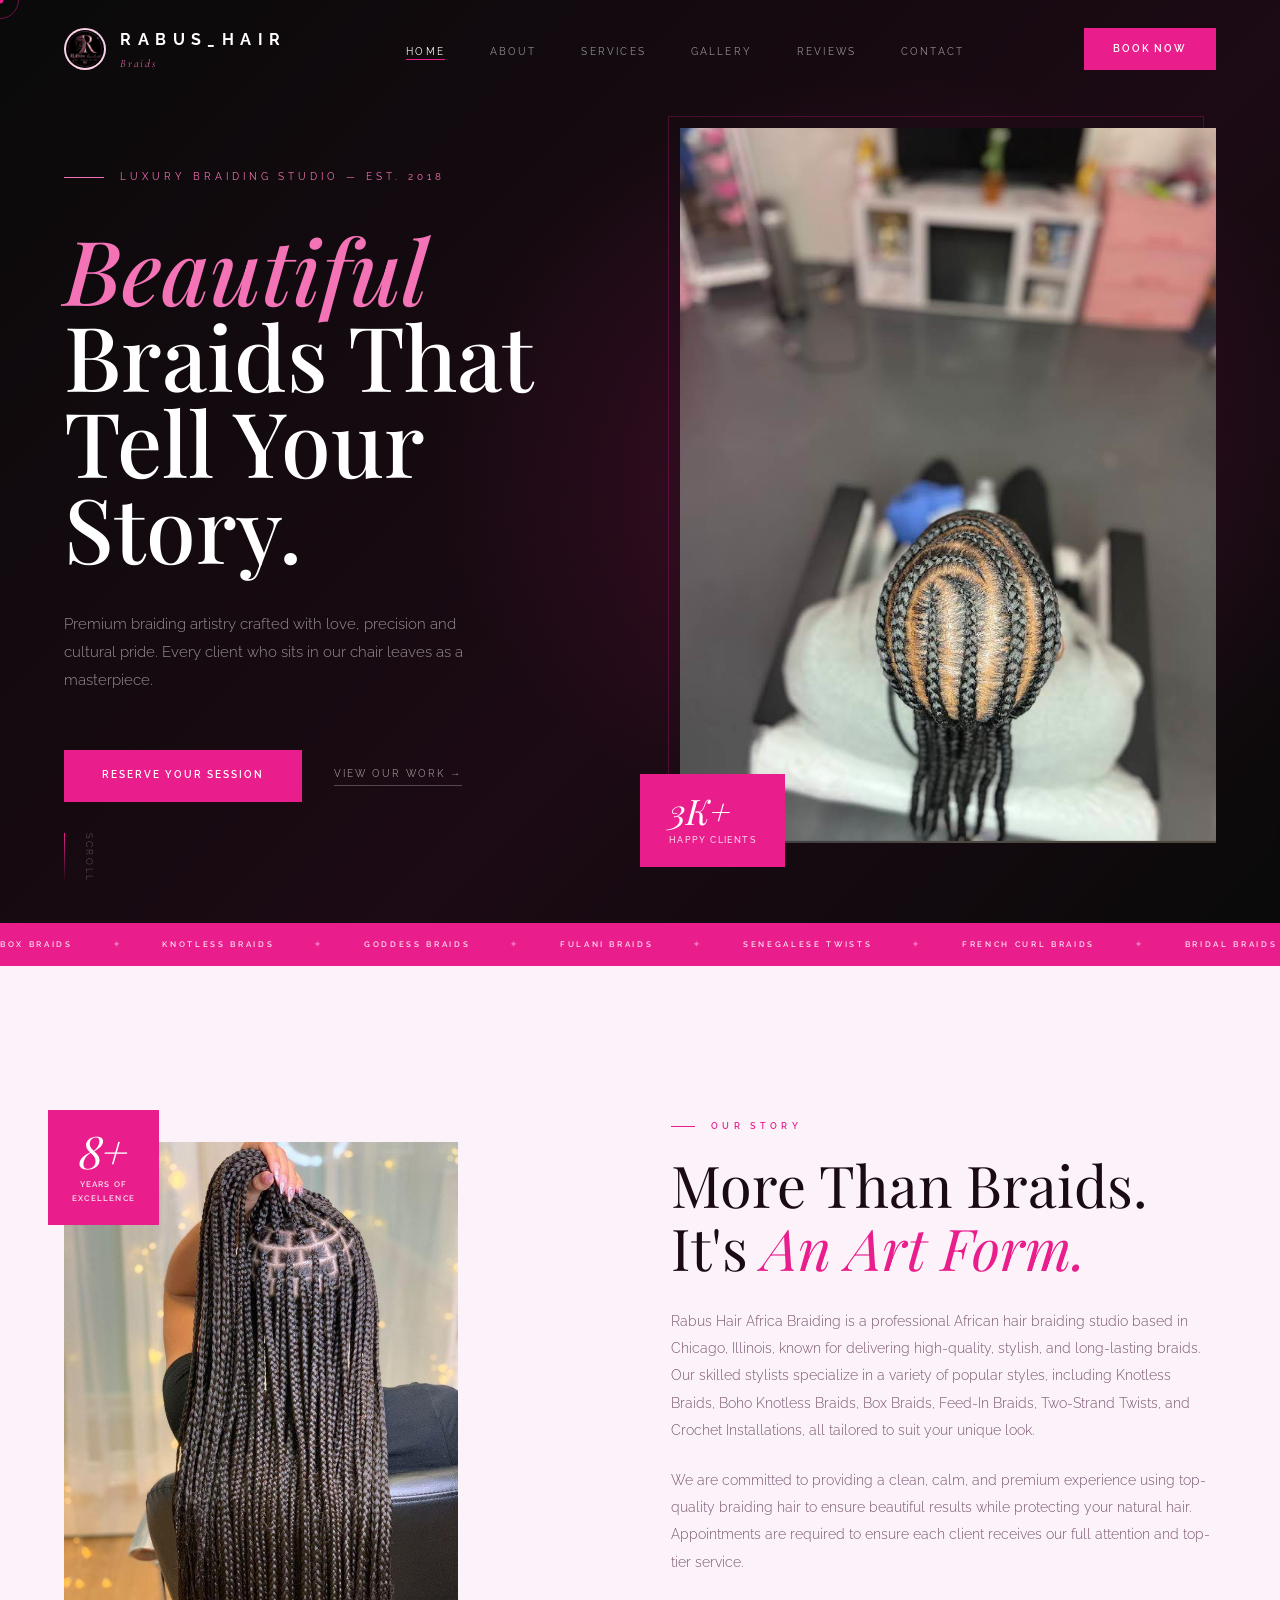
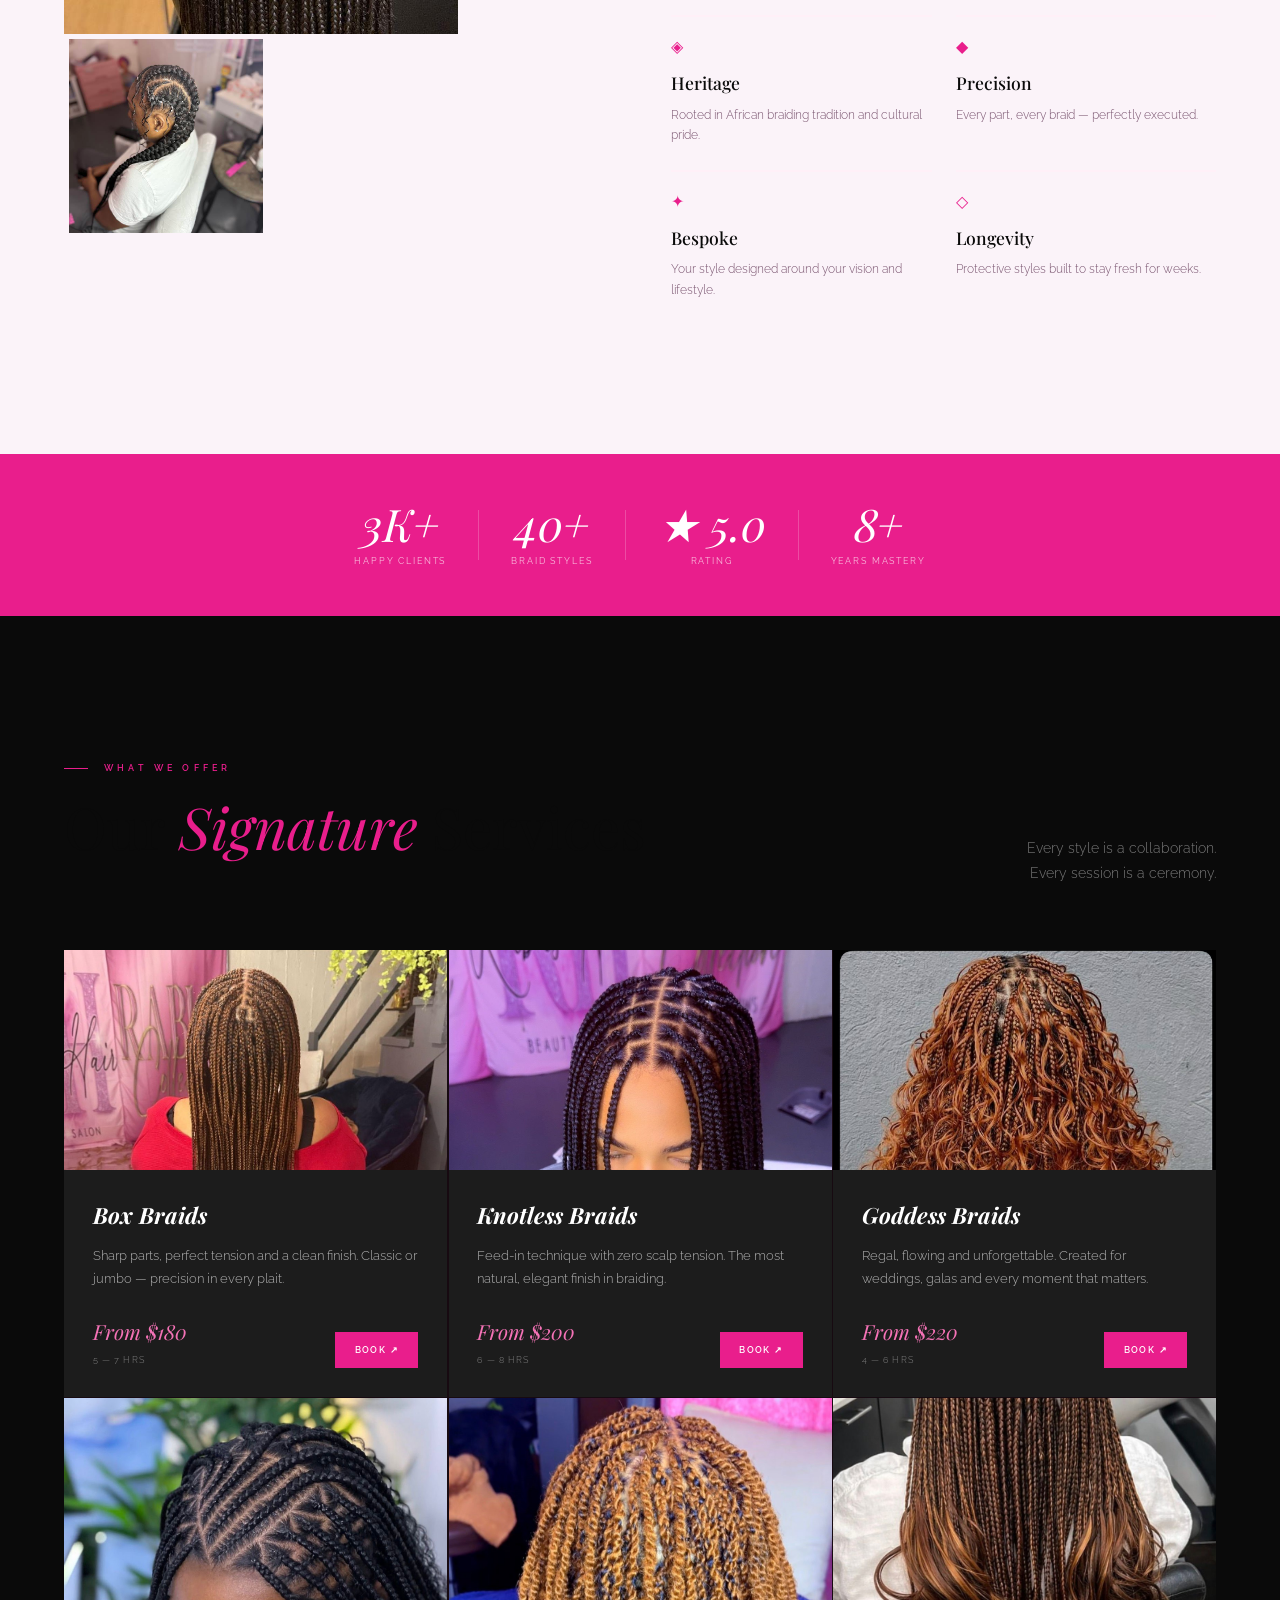
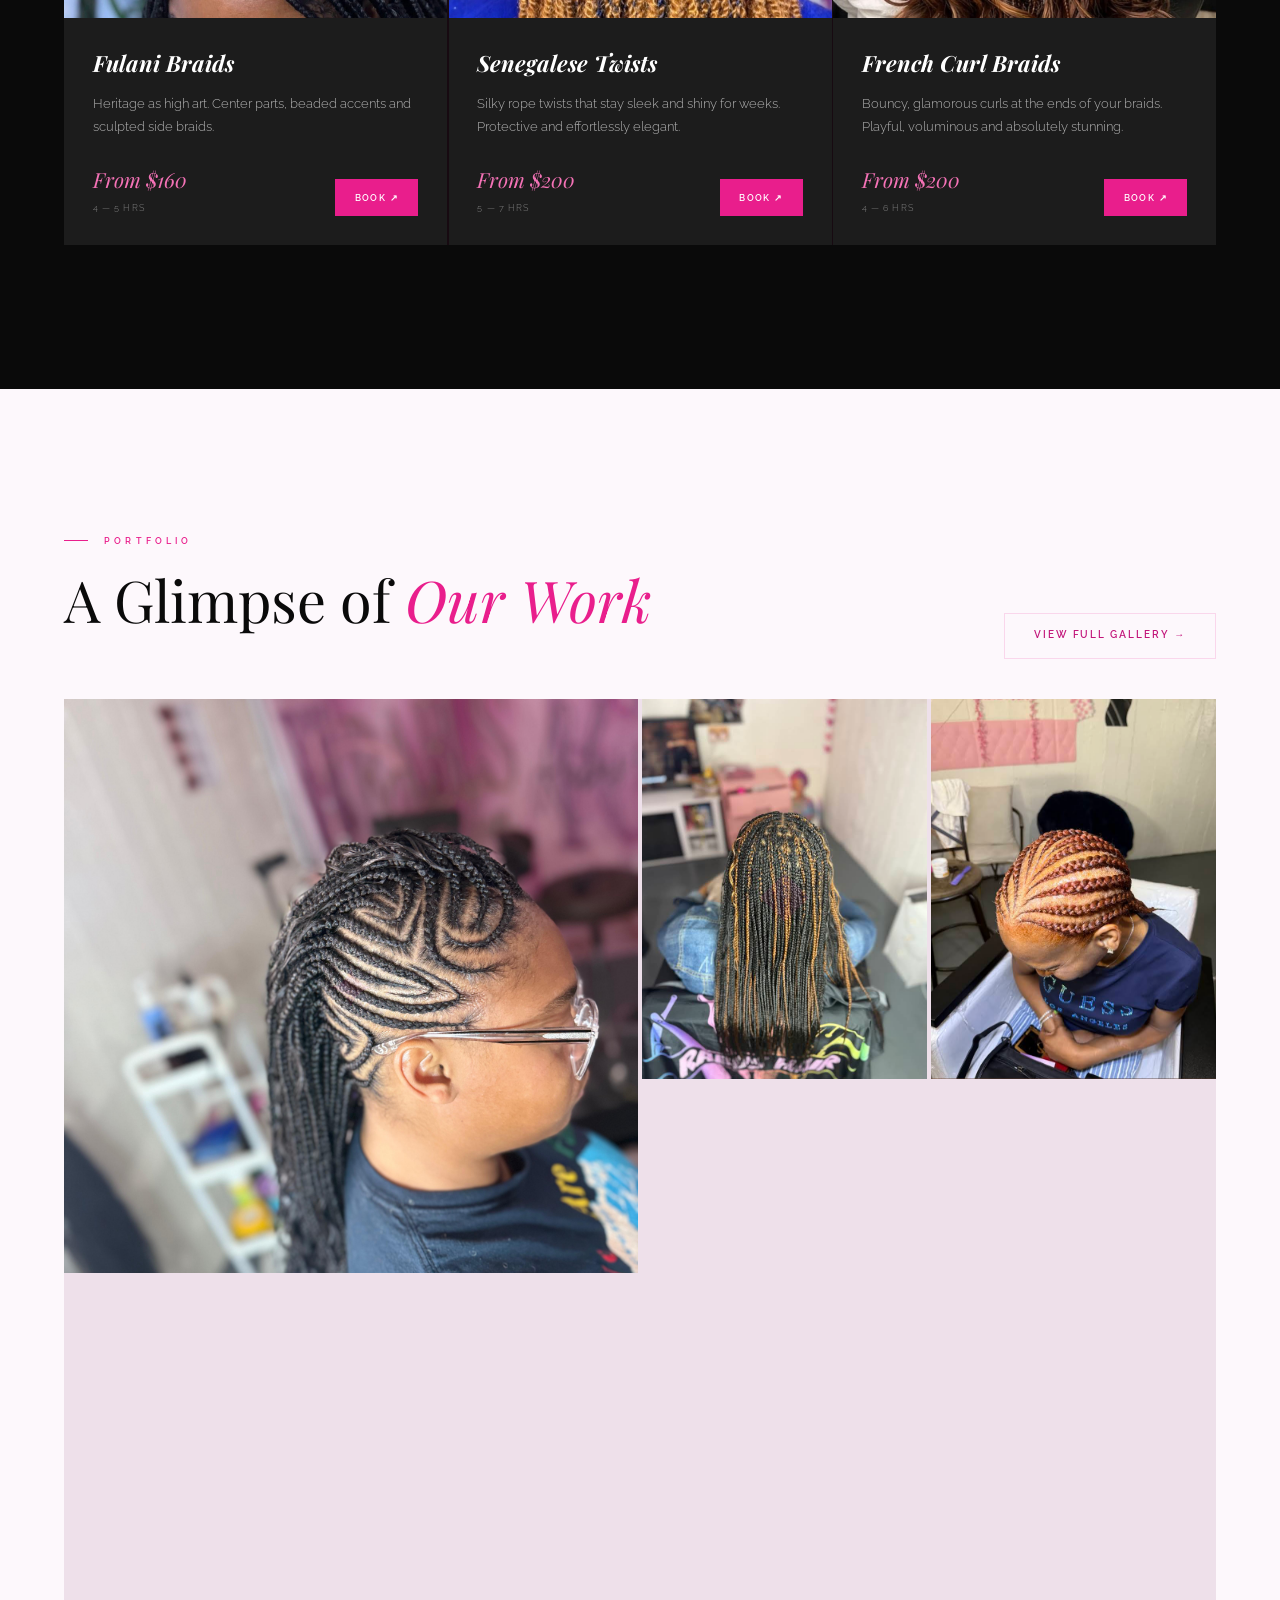
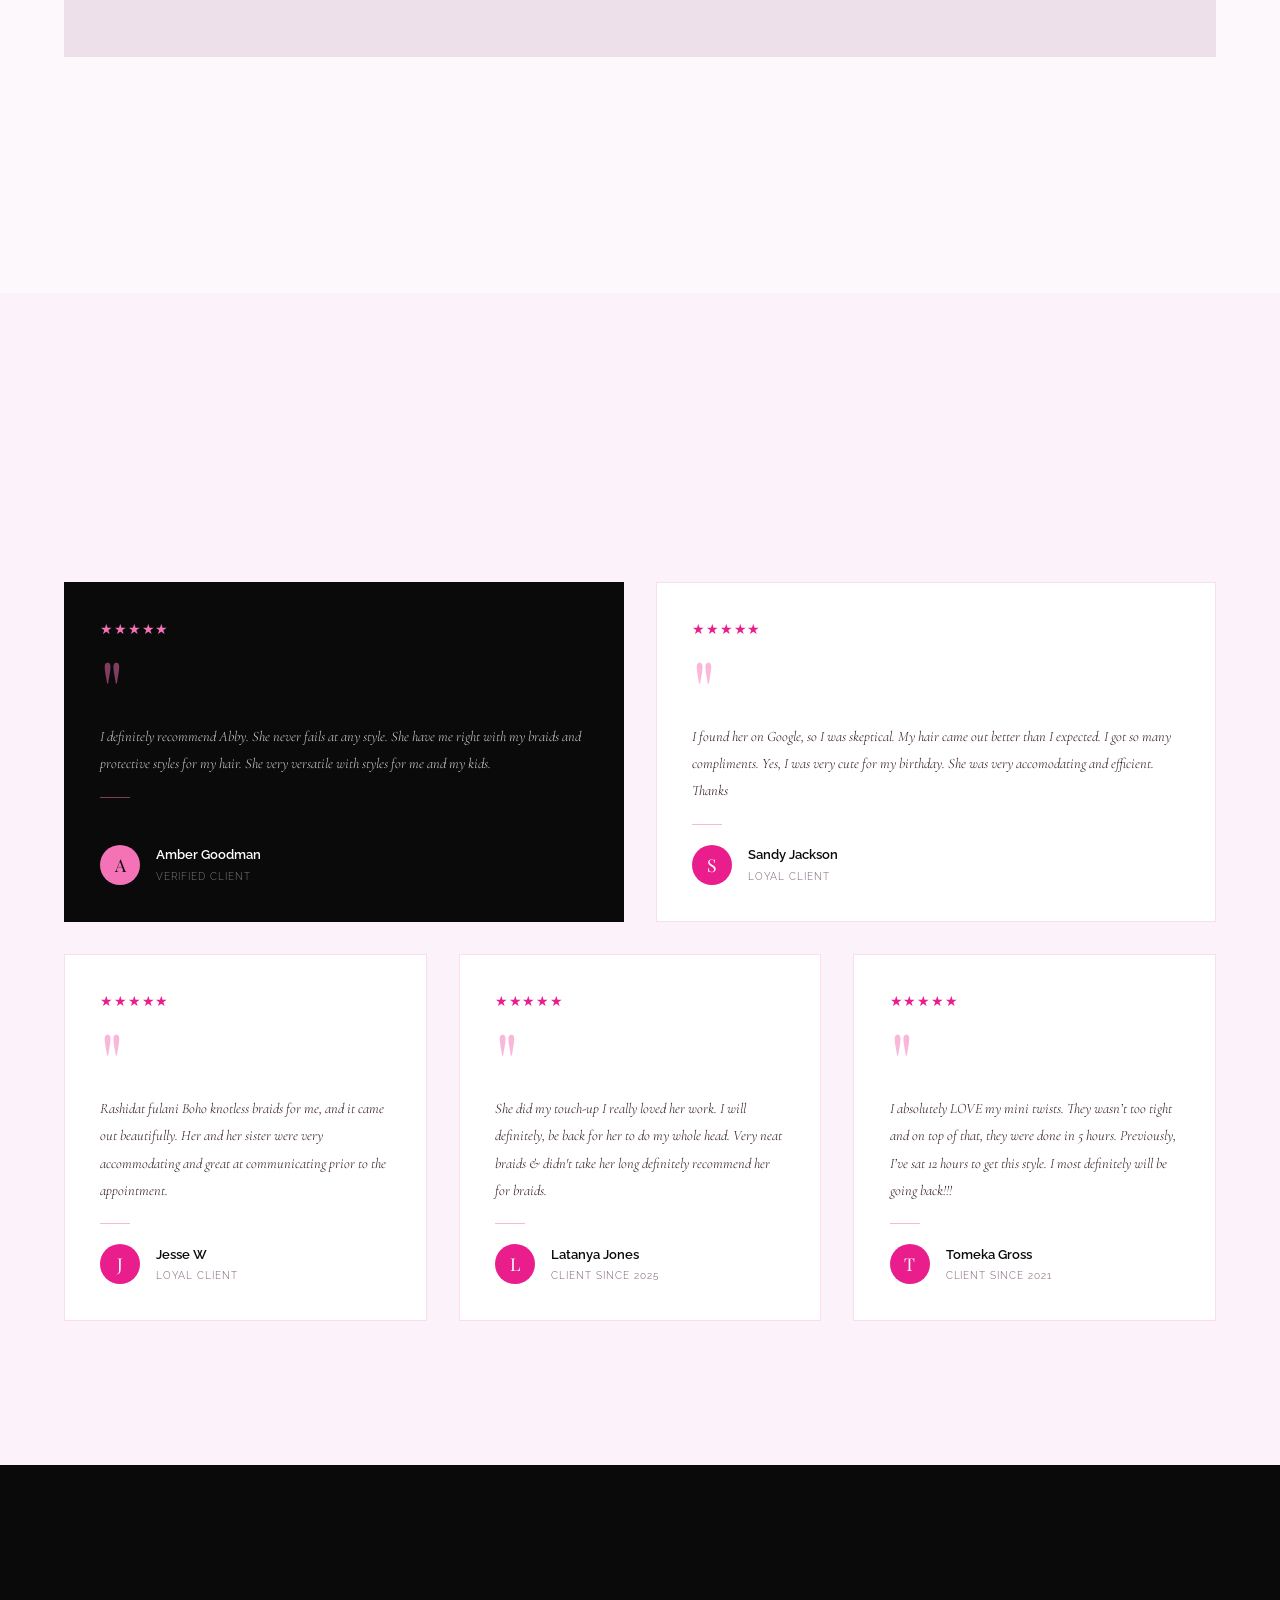
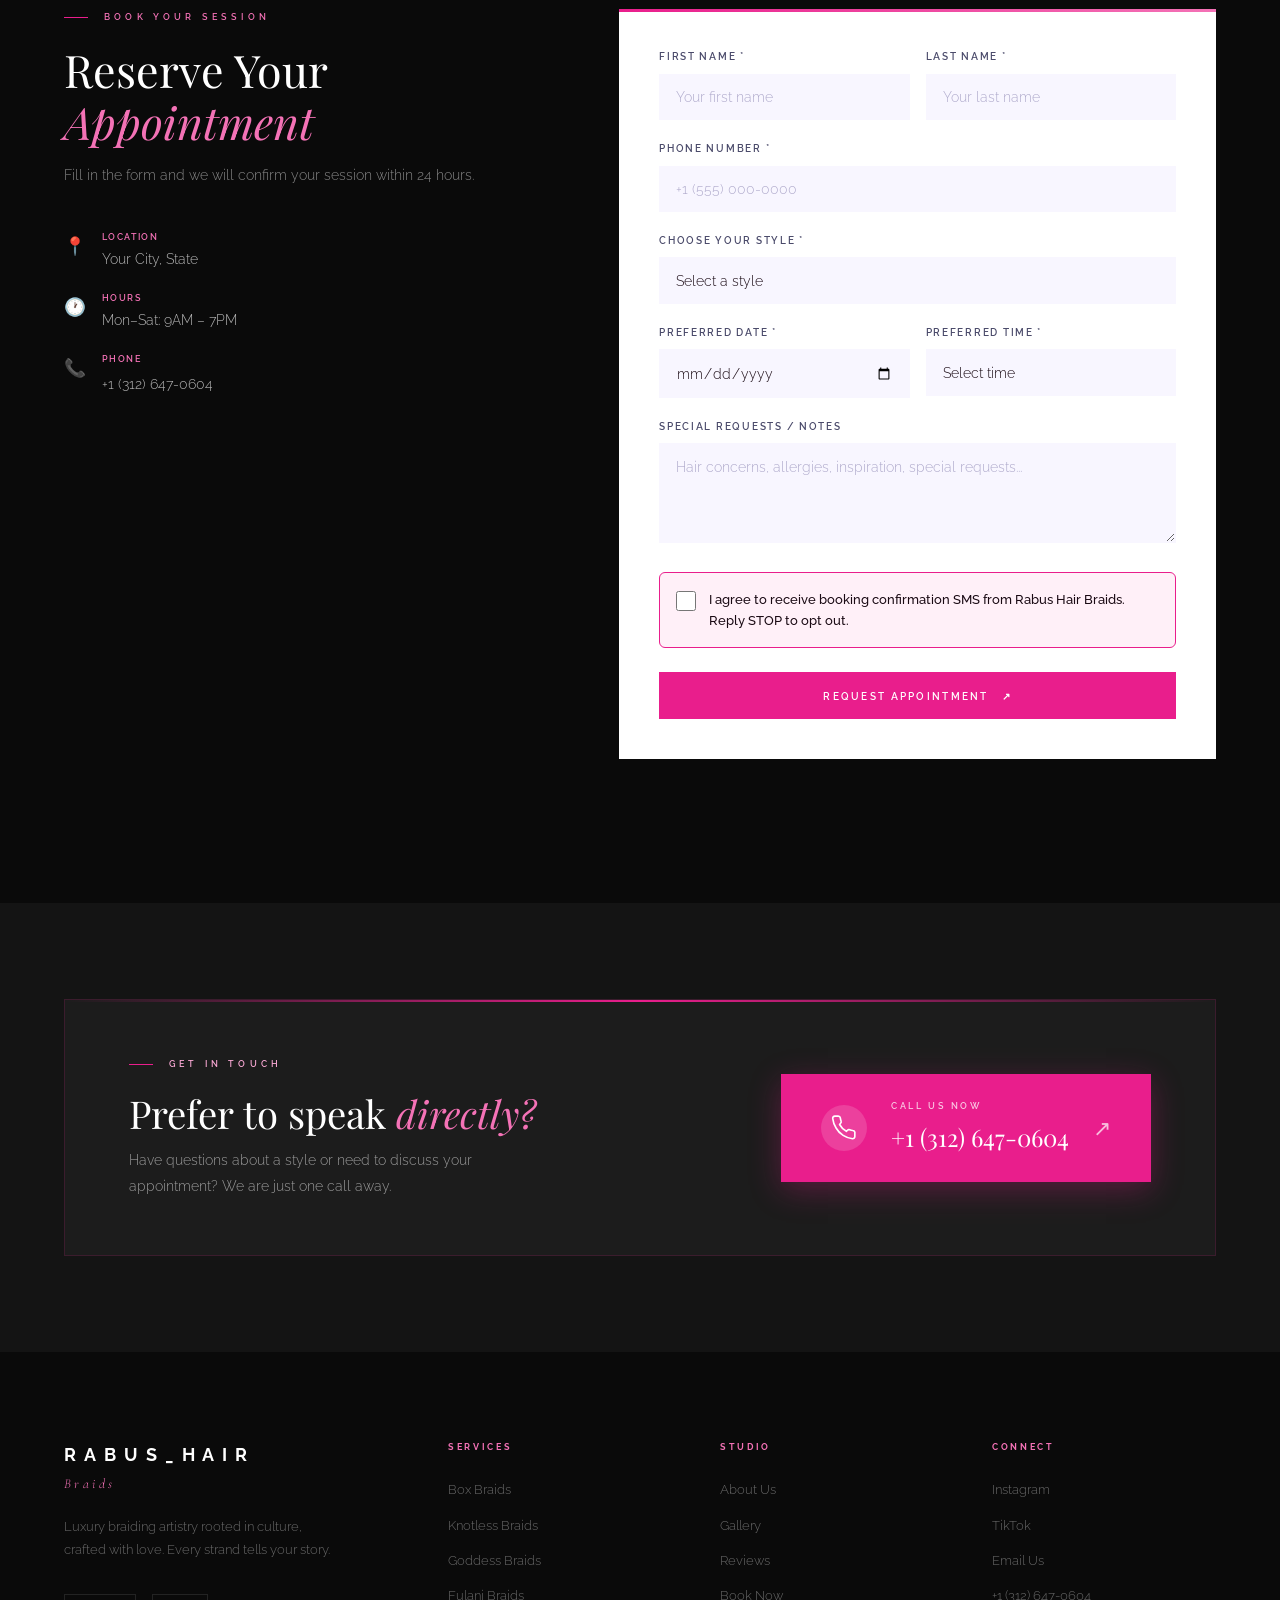
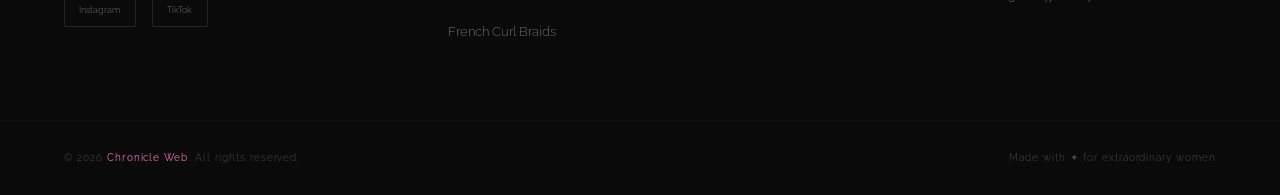
==== commit bdf99d38: "Update index.html" ====
--- a/index.html
+++ b/index.html
@@ -542,11 +542,11 @@
       <div class="wrap footer-grid">
         <div class="ft-brand">
           <a href="index.html" class="ft-logo">
-            <span>RABUS</span><em>Hair Braids</em>
+            <span>Rabus_Hair</span><em>Braids</em>
           </a>
           <p>Luxury braiding artistry rooted in culture, crafted with love. Every strand tells your story.</p>
           <div class="ft-social">
-            <a href="#">Instagram</a><a href="#">TikTok</a><a href="#">Pinterest</a>
+            <a href="https://www.instagram.com/Rabus_hair">Instagram</a><a href="https://www.tiktok.com/@Rabus_hair">TikTok</a>
           </div>
         </div>
         <div class="ft-col">
--- a/styles.css
+++ b/styles.css
@@ -26,8 +26,8 @@
   --ease: cubic-bezier(0.16, 1, 0.3, 1);
 }
 
-html { scroll-behavior: smooth; }
-body { background: var(--off); color: var(--text); font-family: var(--fr); font-weight: 300; line-height: 1.7; overflow-x: hidden; cursor: none; }
+html { scroll-behavior: smooth; overflow-x: hidden; }
+body { background: var(--off); color: var(--text); font-family: var(--fr); font-weight: 300; line-height: 1.7; overflow-x: hidden; cursor: none; max-width: 100vw; }
 ::-webkit-scrollbar { width: 3px; }
 ::-webkit-scrollbar-thumb { background: var(--pink); border-radius: 2px; }
 .wrap { max-width: 1280px; margin: 0 auto; padding: 0 4rem; }
@@ -39,8 +39,7 @@
 @keyframes loaderOut { to { opacity: 0; visibility: hidden; pointer-events: none; } }
 .loader.done { opacity: 0; visibility: hidden; pointer-events: none; animation: none; }
 .loader-box { text-align: center; }
-.loader-r { font-family: var(--fp); font-size: 5rem; color: var(--pink); line-height: 1; margin-bottom: 0.8rem; animation: fadeUp 0.8s var(--ease) 0.2s both; }
-.loader-name { font-family: var(--fr); font-size: 1rem; font-weight: 500; letter-spacing: 0.5em; text-transform: uppercase; color: var(--white); animation: fadeUp 0.8s var(--ease) 0.4s both; }
+.loader-logo { width: 160px; height: 160px; object-fit: contain; margin: 0 auto 1.2rem; animation: fadeUp 0.8s var(--ease) 0.2s both; }
 .loader-bar-wrap { width: 160px; height: 2px; background: rgba(255,255,255,0.1); margin: 1.5rem auto 1rem; overflow: hidden; }
 .loader-bar-fill { height: 100%; background: linear-gradient(90deg, var(--pink), var(--pink-light)); width: 0; animation: barGrow 2s var(--ease) 0.5s forwards; }
 @keyframes barGrow { to { width: 100%; } }
@@ -103,7 +102,7 @@
 .mob-link:hover, .mob-book { color: var(--pink-light); }
 
 /* ===== HERO ===== */
-#hero { min-height: 100vh; background: linear-gradient(135deg, #0A0A0A 0%, #1C0A14 60%, #0A0A0A 100%); position: relative; display: flex; align-items: center; padding: 8rem 4rem 5rem; overflow: hidden; }
+#hero { min-height: 100vh; background: linear-gradient(135deg, #0A0A0A 0%, #1C0A14 60%, #0A0A0A 100%); position: relative; display: flex; align-items: center; padding: 8rem 4rem 5rem; overflow: hidden; width: 100%; }
 #hero::before { content: ''; position: absolute; inset: 0; background: radial-gradient(ellipse 60% 70% at 70% 50%, rgba(233,30,140,0.18) 0%, transparent 60%); pointer-events: none; }
 .hero-inner { position: relative; z-index: 1; max-width: 1280px; width: 100%; margin: 0 auto; display: grid; grid-template-columns: 1fr 1fr; gap: 5rem; align-items: center; }
 .hero-tag { display: flex; align-items: center; gap: 1rem; margin-bottom: 2.5rem; animation: fadeUp 0.9s var(--ease) 0.4s both; }
@@ -168,11 +167,11 @@
 
 /* ===== STATS BAND ===== */
 .stats-band { background: var(--pink); padding: 3rem 0; }
-.stats-row { display: flex; align-items: center; justify-content: center; gap: 4rem; }
-.s-item { text-align: center; }
-.s-num { font-family: var(--fp); font-size: 2.8rem; font-style: italic; color: var(--white); line-height: 1; }
+.stats-row { display: flex; align-items: center; justify-content: center; gap: 2rem; flex-wrap: wrap; padding: 0 2rem; max-width: 100%; }
+.s-item { text-align: center; min-width: 80px; }
+.s-num { font-family: var(--fp); font-size: clamp(1.4rem,3.5vw,2.8rem); font-style: italic; color: var(--white); line-height: 1; }
 .s-lbl { font-family: var(--fr); font-size: 0.58rem; font-weight: 400; letter-spacing: 0.2em; text-transform: uppercase; color: rgba(255,255,255,0.7); margin-top: 0.4rem; }
-.s-div { width: 1px; height: 50px; background: rgba(255,255,255,0.2); }
+.s-div { width: 1px; height: 50px; background: rgba(255,255,255,0.2); flex-shrink: 0; }
 
 /* ===== SERVICES ===== */
 #services { background: var(--black); }
@@ -287,14 +286,14 @@
 .ft-logo span { font-family: var(--fr); font-size: 1.1rem; font-weight: 700; letter-spacing: 0.45em; text-transform: uppercase; color: var(--white); }
 .ft-logo em   { font-family: var(--fc); font-size: 0.85rem; font-style: italic; color: var(--pink-light); letter-spacing: 0.25em; margin-top: 0.15rem; }
 .ft-brand p   { font-size: 0.82rem; color: rgba(255,255,255,0.38); line-height: 1.8; max-width: 280px; margin-bottom: 2rem; }
-.ft-social { display: flex; gap: 1rem; }
+.ft-social { display: flex; gap: 1rem; flex-wrap: wrap; }
 .ft-social a { font-family: var(--fr); font-size: 0.55rem; color: rgba(255,255,255,0.4); text-decoration: none; border: 1px solid rgba(255,255,255,0.1); padding: 0.5rem 0.9rem; transition: all 0.3s; }
 .ft-social a:hover { color: var(--pink-light); border-color: rgba(233,30,140,0.35); }
 .ft-col h4 { font-family: var(--fr); font-size: 0.56rem; font-weight: 700; letter-spacing: 0.3em; text-transform: uppercase; color: var(--pink-light); margin-bottom: 1.5rem; }
-.ft-col a  { display: block; font-size: 0.8rem; color: rgba(255,255,255,0.38); text-decoration: none; margin-bottom: 0.85rem; transition: color 0.3s; }
+.ft-col a  { display: block; font-size: 0.8rem; color: rgba(255,255,255,0.38); text-decoration: none; margin-bottom: 0.85rem; transition: color 0.3s; word-break: break-word; }
 .ft-col a:hover { color: var(--white); }
 .footer-bottom { padding: 1.8rem 0; }
-.footer-btm { display: flex; justify-content: space-between; align-items: center; font-family: var(--fr); font-size: 0.6rem; letter-spacing: 0.1em; color: rgba(255,255,255,0.25); }
+.footer-btm { display: flex; justify-content: space-between; align-items: center; font-family: var(--fr); font-size: 0.6rem; letter-spacing: 0.1em; color: rgba(255,255,255,0.25); flex-wrap: wrap; gap: 0.5rem; }
 .footer-btm strong { color: var(--pink-light); font-weight: 400; }
 
 /* ===== TOAST ===== */
@@ -334,25 +333,42 @@
   .footer-btm { flex-direction: column; gap: 0.6rem; text-align: center; }
   .s-div { display: none; }
 }
+
 @media (max-width: 768px) {
-  .wrap { padding: 0 1.5rem; }
-  nav#nav { padding: 1.2rem 1.5rem; }
-  nav#nav.scrolled { padding: 1rem 1.5rem; }
+  .wrap { padding: 0 1.2rem; }
+  nav#nav { padding: 1.2rem 1.2rem; }
+  nav#nav.scrolled { padding: 1rem 1.2rem; }
   section { padding: 5rem 0; }
-  #hero { padding: 6.5rem 1.5rem 4rem; }
-  .hero-scroll-hint { left: 1.5rem; }
+  #hero { padding: 6.5rem 1.2rem 4rem; }
+  .hero-scroll-hint { display: none; }
   .hero-photo-wrap { max-width: 100%; }
   .hero-actions { flex-wrap: wrap; gap: 1rem; }
   .svc-grid { grid-template-columns: 1fr; }
   .rv-top, .rv-bottom { grid-template-columns: 1fr; }
   .f-row { grid-template-columns: 1fr; }
-  .bk-form { padding: 1.8rem; }
-  .footer-grid { grid-template-columns: 1fr 1fr; }
+  .bk-form { padding: 1.5rem; }
+  .footer-grid { grid-template-columns: 1fr; gap: 2rem; }
+  .footer-btm { flex-direction: column; gap: 0.5rem; text-align: center; }
   .call-btn { width: 100%; justify-content: center; }
   .call-number { font-size: 1.2rem; }
   .toast { right: 1rem; left: 1rem; min-width: unset; max-width: none; bottom: 1.5rem; }
   .pillars { grid-template-columns: 1fr; }
   .gp-card.big { grid-column: span 2; aspect-ratio: 1; }
+  .stats-row { gap: 1.5rem; }
+  .s-div { display: none; }
+  .about-imgs { padding: 2rem 0 4.5rem; }
+  .gp-grid { grid-template-columns: 1fr 1fr; }
+  .success-box { padding: 2.5rem 1.5rem; }
+  .call-box { padding: 1.8rem; }
+}
+
+@media (max-width: 480px) {
+  .wrap { padding: 0 1rem; }
+  .hero-title { font-size: clamp(2.8rem,10vw,4rem); }
+  .stats-row { gap: 1rem; }
+  .gp-grid { grid-template-columns: 1fr 1fr; }
+  .rv-top, .rv-bottom { grid-template-columns: 1fr; }
+  .bk-form { padding: 1.2rem; }
 }
 
 /* ===== ABOUT IMAGE FALLBACK ===== */
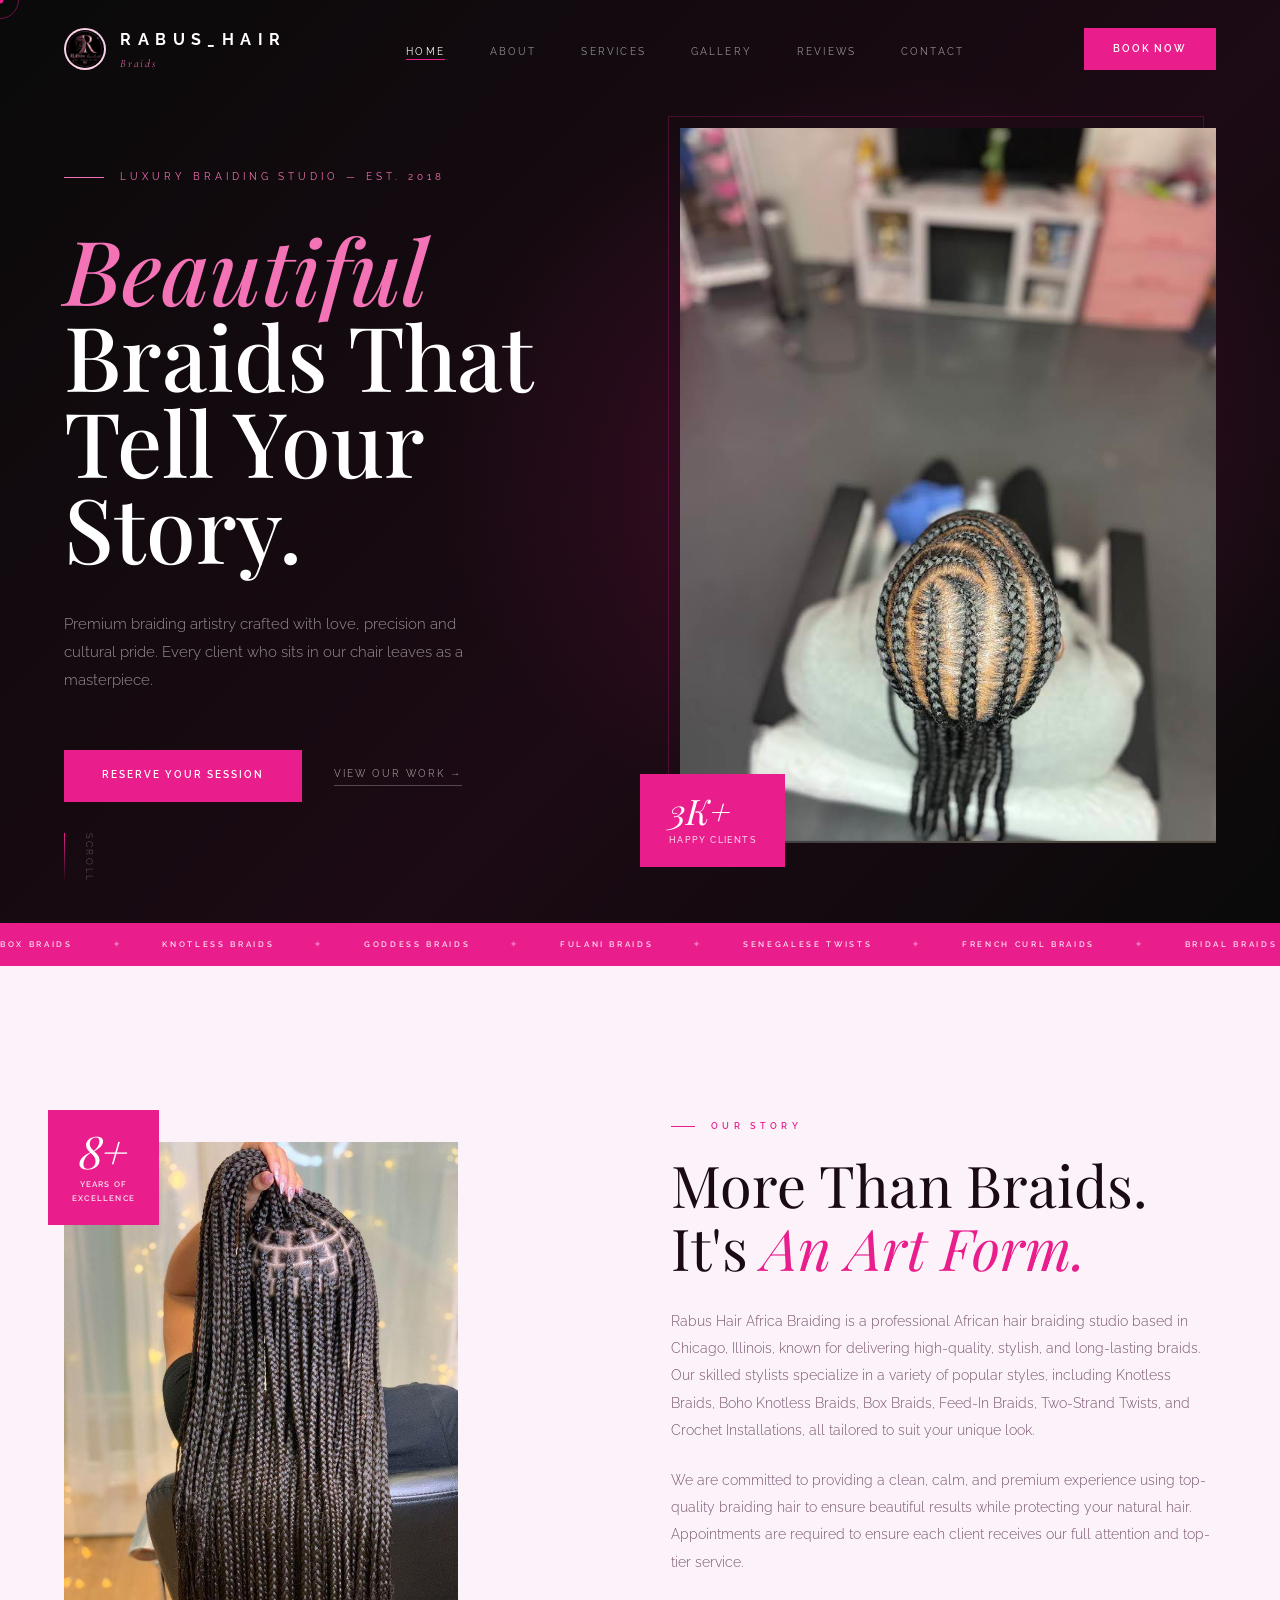
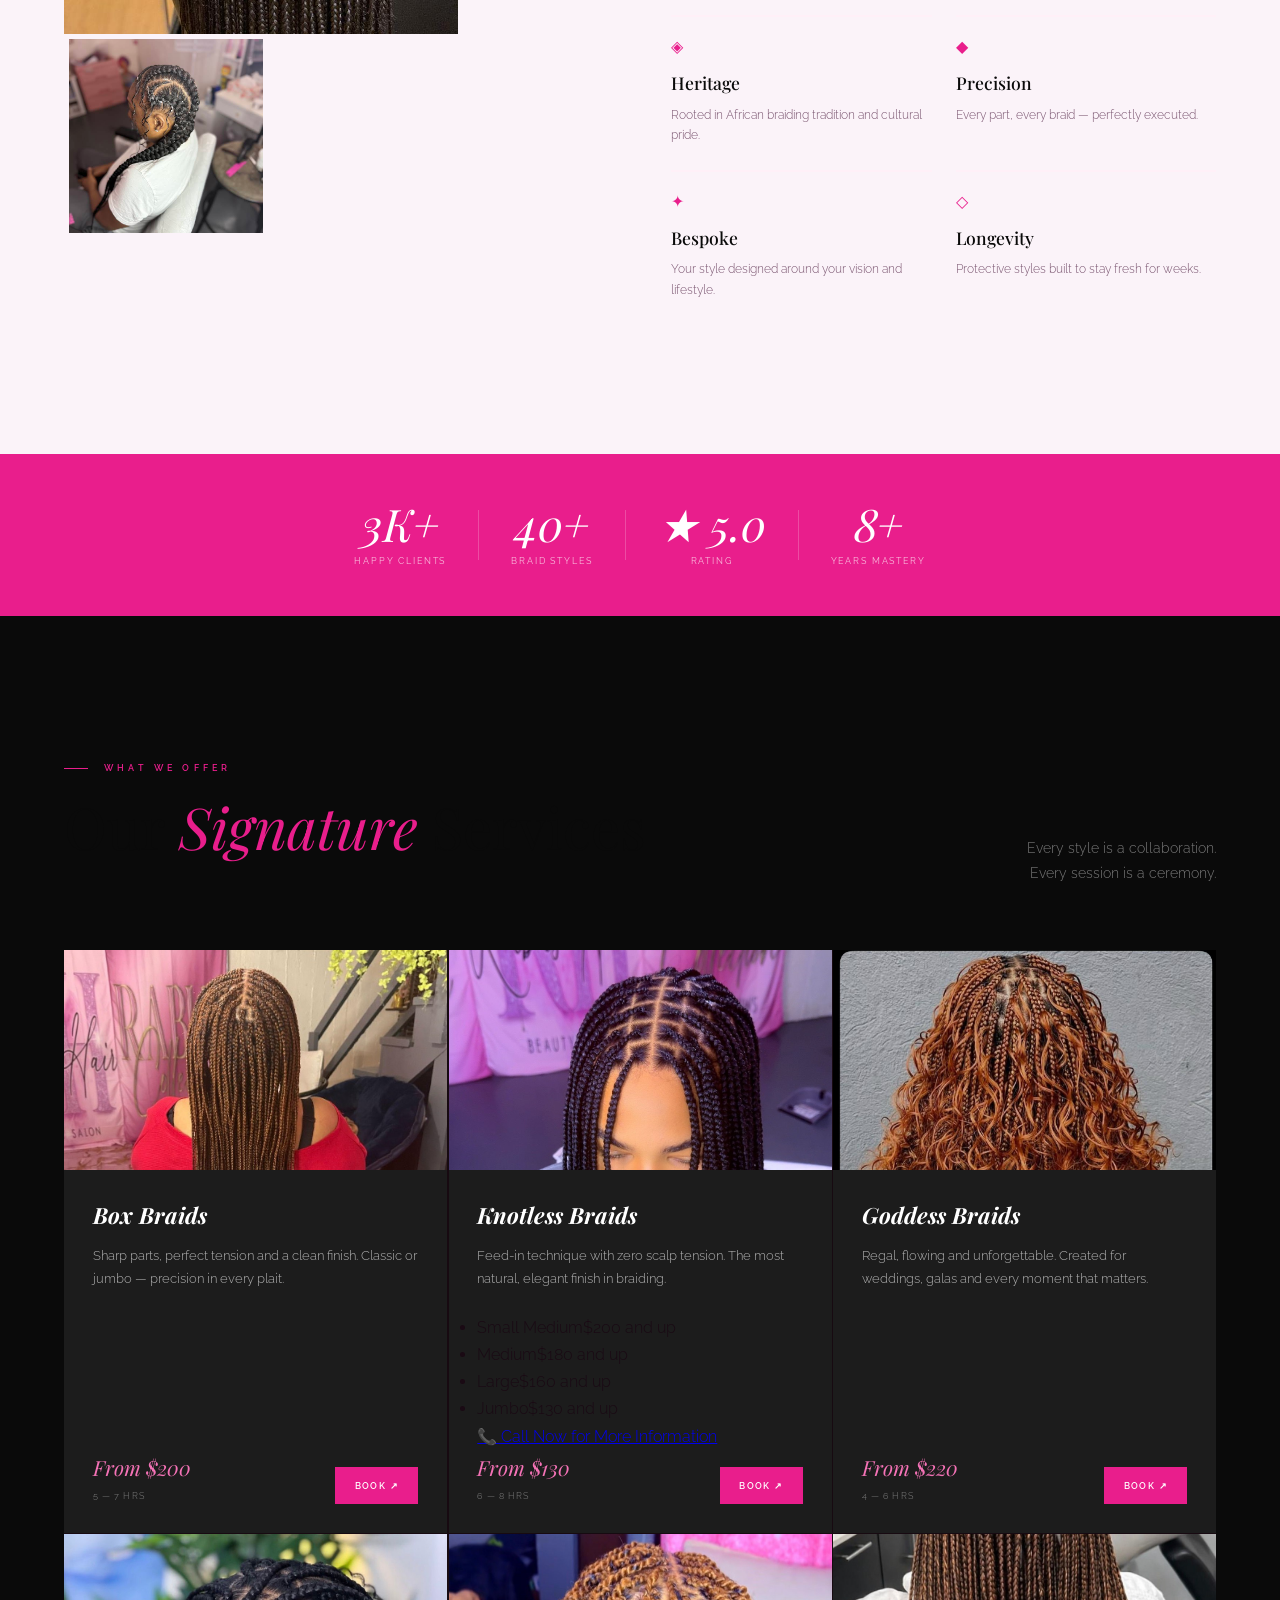
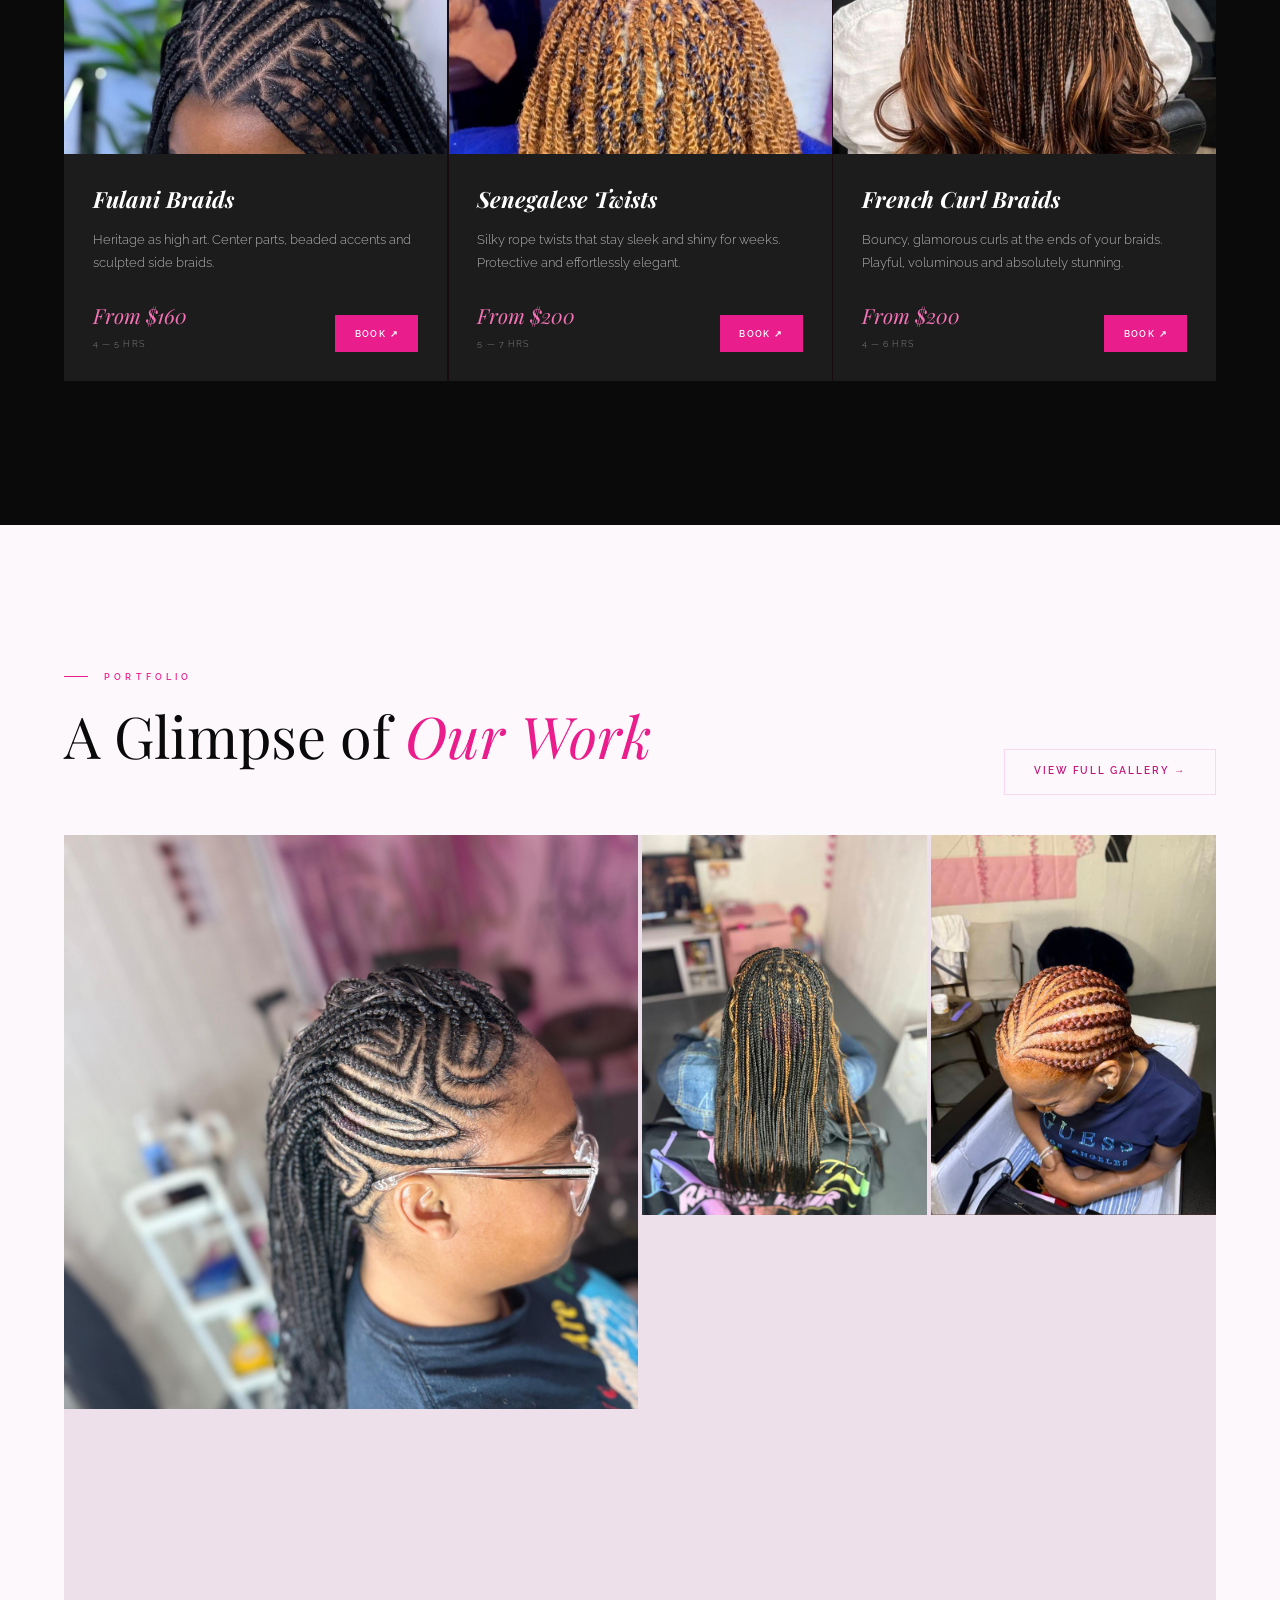
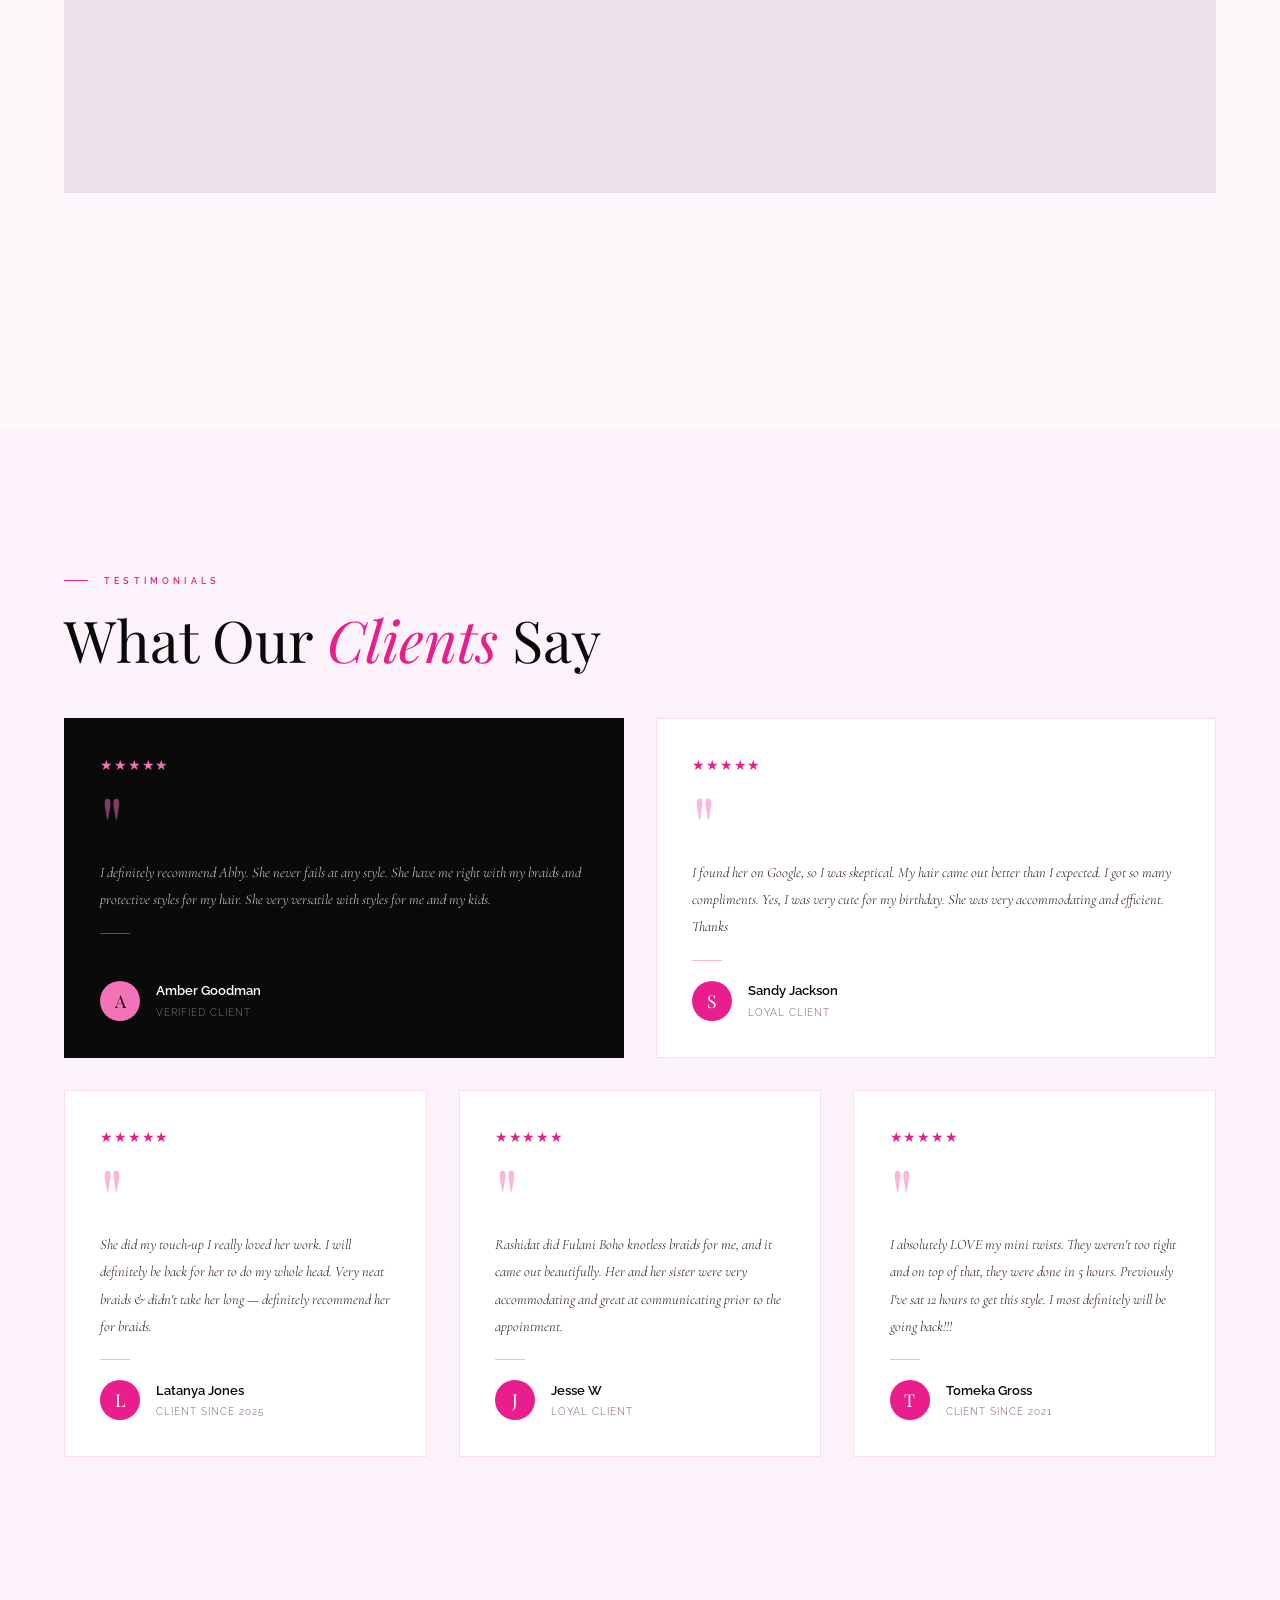
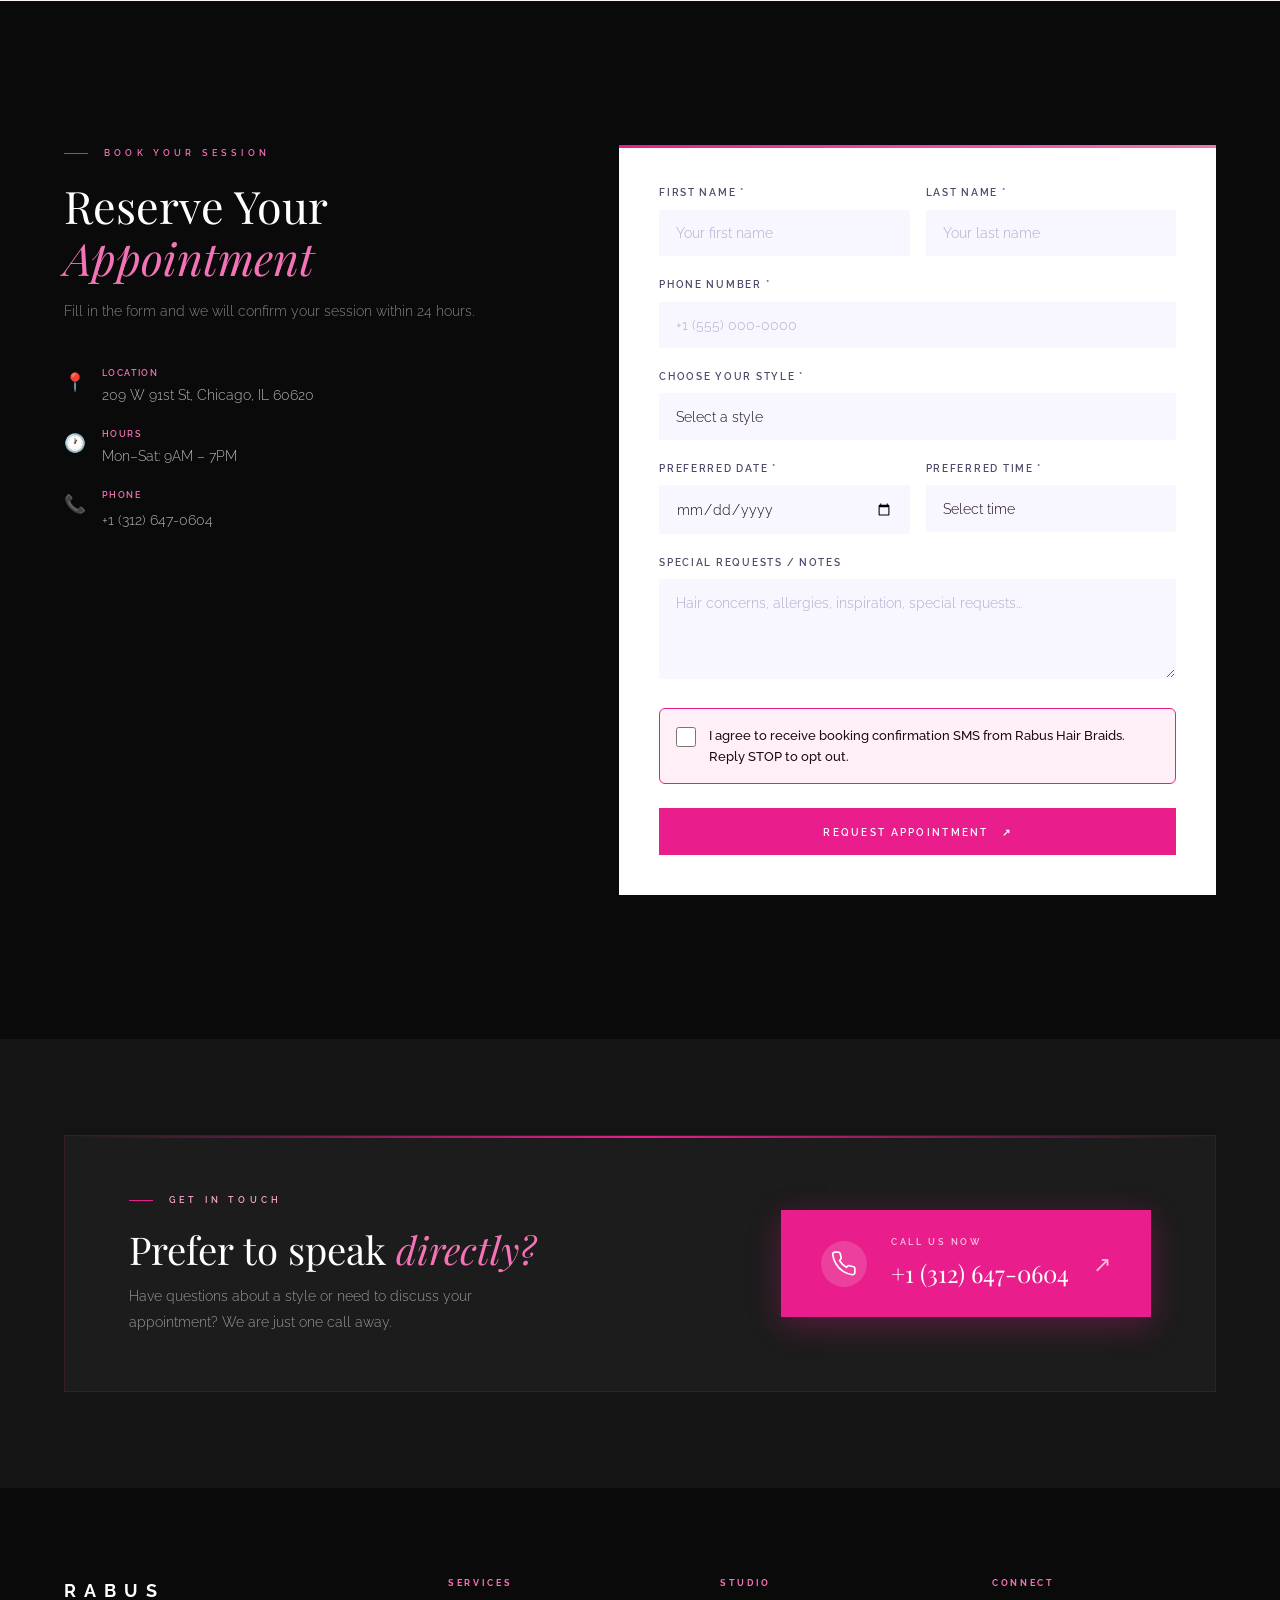
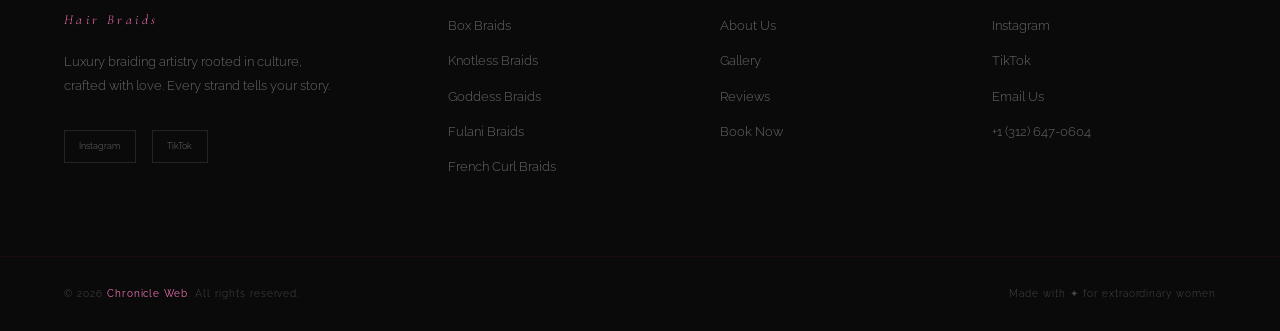
==== commit a91a711c: "Update index.html" ====
--- a/index.html
+++ b/index.html
@@ -3,7 +3,7 @@
 <head>
   <meta charset="UTF-8">
   <meta name="viewport" content="width=device-width, initial-scale=1.0">
-  <title>Rabus_Hair Braids — Luxury Braiding Studio</title>
+  <title>Rabus Hair Braids — Luxury Braiding Studio</title>
   <link rel="preconnect" href="https://fonts.googleapis.com">
   <link rel="preconnect" href="https://fonts.gstatic.com" crossorigin>
   <link href="https://fonts.googleapis.com/css2?family=Playfair+Display:ital,wght@0,400;0,500;1,400;1,500&family=Raleway:wght@300;400;500;600;700&family=Cormorant+Garamond:ital,wght@0,400;1,400&display=swap" rel="stylesheet">
@@ -66,7 +66,7 @@
         <img src="images/logo.png" alt="Rabus Logo">
       </div>
       <div class="nav-logo-text">
-        <span class="logo-name">RABUS_Hair</span>
+        <span class="logo-name">Rabus_Hair</span>
         <span class="logo-tag">Braids</span>
       </div>
     </a>
@@ -232,7 +232,7 @@
             <h3 class="svc-name">Box Braids</h3>
             <p class="svc-desc">Sharp parts, perfect tension and a clean finish. Classic or jumbo — precision in every plait.</p>
             <div class="svc-foot">
-              <div><div class="svc-price">From $180</div><div class="svc-time">5 — 7 hrs</div></div>
+              <div><div class="svc-price">From $200</div><div class="svc-time">5 — 7 hrs</div></div>
               <a href="#booking" class="svc-btn">Book ↗</a>
             </div>
           </div>
@@ -246,8 +246,15 @@
           <div class="svc-body">
             <h3 class="svc-name">Knotless Braids</h3>
             <p class="svc-desc">Feed-in technique with zero scalp tension. The most natural, elegant finish in braiding.</p>
+            <ul class="svc-sizes">
+              <li><span>Small Medium</span><span>$200 and up</span></li>
+              <li><span>Medium</span><span>$180 and up</span></li>
+              <li><span>Large</span><span>$160 and up</span></li>
+              <li><span>Jumbo</span><span>$130 and up</span></li>
+            </ul>
+            <a href="tel:+13126470604" class="svc-call">📞 Call Now for More Information</a>
             <div class="svc-foot">
-              <div><div class="svc-price">From $200</div><div class="svc-time">6 — 8 hrs</div></div>
+              <div><div class="svc-price">From $130</div><div class="svc-time">6 — 8 hrs</div></div>
               <a href="#booking" class="svc-btn">Book ↗</a>
             </div>
           </div>
@@ -372,14 +379,14 @@
         <div class="rv-card dark reveal">
           <div class="rv-stars">★★★★★</div>
           <div class="rv-q">"</div>
-          <p class="rv-text">I definitely recommend Abby.  She never fails  at any style. She have me right with my braids and protective styles for my hair. She very versatile with styles for me and my kids.</p>
+          <p class="rv-text">I definitely recommend Abby. She never fails at any style. She have me right with my braids and protective styles for my hair. She very versatile with styles for me and my kids.</p>
           <div class="rv-line"></div>
-          <div class="rv-who"><div class="rv-av">A</div><div><div class="rv-name">Amber Goodman </div><div class="rv-role">Verified Client</div></div></div>
+          <div class="rv-who"><div class="rv-av">A</div><div><div class="rv-name">Amber Goodman</div><div class="rv-role">Verified Client</div></div></div>
         </div>
         <div class="rv-card reveal r1">
           <div class="rv-stars">★★★★★</div>
           <div class="rv-q">"</div>
-          <p class="rv-text">I found her on Google, so I was skeptical. My hair came out better than I expected. I got so many compliments. Yes, I was very cute for my birthday. She was very accomodating and efficient. Thanks</p>
+          <p class="rv-text">I found her on Google, so I was skeptical. My hair came out better than I expected. I got so many compliments. Yes, I was very cute for my birthday. She was very accommodating and efficient. Thanks</p>
           <div class="rv-line"></div>
           <div class="rv-who"><div class="rv-av">S</div><div><div class="rv-name">Sandy Jackson</div><div class="rv-role">Loyal Client</div></div></div>
         </div>
@@ -388,21 +395,21 @@
         <div class="rv-card reveal">
           <div class="rv-stars">★★★★★</div>
           <div class="rv-q">"</div>
-          <p class="rv-text">Rashidat fulani Boho knotless braids for me, and it came out beautifully.  Her and her sister were very accommodating and great at communicating prior to the appointment.</p>
+          <p class="rv-text">She did my touch-up I really loved her work. I will definitely be back for her to do my whole head. Very neat braids & didn't take her long — definitely recommend her for braids.</p>
           <div class="rv-line"></div>
-          <div class="rv-who"><div class="rv-av">J</div><div><div class="rv-name">Jesse W</div><div class="rv-role">Loyal Client</div></div></div>
+          <div class="rv-who"><div class="rv-av">L</div><div><div class="rv-name">Latanya Jones</div><div class="rv-role">Client since 2025</div></div></div>
         </div>
         <div class="rv-card reveal r1">
           <div class="rv-stars">★★★★★</div>
           <div class="rv-q">"</div>
-          <p class="rv-text">She did my touch-up I really loved her work. I will definitely, be back for her to do my whole head. Very neat braids & didn't take her long definitely recommend her for braids.</p>
+          <p class="rv-text">Rashidat did Fulani Boho knotless braids for me, and it came out beautifully. Her and her sister were very accommodating and great at communicating prior to the appointment.</p>
           <div class="rv-line"></div>
-          <div class="rv-who"><div class="rv-av">L</div><div><div class="rv-name">Latanya Jones</div><div class="rv-role">Client since 2025</div></div></div>
+          <div class="rv-who"><div class="rv-av">J</div><div><div class="rv-name">Jesse W</div><div class="rv-role">Loyal Client</div></div></div>
         </div>
         <div class="rv-card reveal r2">
           <div class="rv-stars">★★★★★</div>
           <div class="rv-q">"</div>
-          <p class="rv-text">I absolutely LOVE my mini twists. They wasn’t too tight and on top of that, they were done in 5 hours. Previously, I’ve sat 12 hours to get this style. I most definitely will be going back!!!</p>
+          <p class="rv-text">I absolutely LOVE my mini twists. They weren't too tight and on top of that, they were done in 5 hours. Previously I've sat 12 hours to get this style. I most definitely will be going back!!!</p>
           <div class="rv-line"></div>
           <div class="rv-who"><div class="rv-av">T</div><div><div class="rv-name">Tomeka Gross</div><div class="rv-role">Client since 2021</div></div></div>
         </div>
@@ -425,7 +432,7 @@
               <div>
                 <div class="bk-label">Location</div>
                 <!-- Replace with real address -->
-                <div class="bk-val">Your City, State</div>
+                <div class="bk-val">209 W 91st St, Chicago, IL 60620</div>
               </div>
             </div>
             <div class="bk-info-item">
@@ -465,8 +472,8 @@
               <label>Choose Your Style *</label>
               <select id="bkStyle" required>
                 <option value="" disabled selected>Select a style</option>
-                <option value="Box Braids">Box Braids — From $180</option>
-                <option value="Knotless Braids">Knotless Braids — From $200</option>
+                <option value="Box Braids">Box Braids — From $200</option>
+                <option value="Knotless Braids">Knotless Braids — From $130</option>
                 <option value="Goddess Braids">Goddess Braids — From $220</option>
                 <option value="Fulani Braids">Fulani Braids — From $160</option>
                 <option value="Senegalese Twists">Senegalese Twists — From $200</option>
@@ -542,11 +549,12 @@
       <div class="wrap footer-grid">
         <div class="ft-brand">
           <a href="index.html" class="ft-logo">
-            <span>Rabus_Hair</span><em>Braids</em>
+            <span>RABUS</span><em>Hair Braids</em>
           </a>
           <p>Luxury braiding artistry rooted in culture, crafted with love. Every strand tells your story.</p>
           <div class="ft-social">
-            <a href="https://www.instagram.com/Rabus_hair">Instagram</a><a href="https://www.tiktok.com/@Rabus_hair">TikTok</a>
+            <a href="https://www.instagram.com/rabus_hair" target="_blank" rel="noopener">Instagram</a>
+            <a href="https://www.tiktok.com/@rabus_hair" target="_blank" rel="noopener">TikTok</a>
           </div>
         </div>
         <div class="ft-col">
@@ -566,9 +574,9 @@
         </div>
         <div class="ft-col">
           <h4>Connect</h4>
-          <a href="https://www.instagram.com/Rabus_hair">Instagram</a>
-          <a href="https://www.tiktok.com/@Rabus_hair">TikTok</a>
-          <a href="/cdn-cgi/l/email-protection#5e2c3f3c2b2d363f372c3c2c3f373a2d1e39333f3732703d3133">Email Us</a>
+          <a href="https://www.instagram.com/rabus_hair" target="_blank" rel="noopener">Instagram</a>
+          <a href="https://www.tiktok.com/@rabus_hair" target="_blank" rel="noopener">TikTok</a>
+          <a href="mailto:Busari.rashidat2010@gmail.com">Email Us</a>
           <a href="tel:+13126470604">+1 (312) 647-0604</a>
         </div>
       </div>
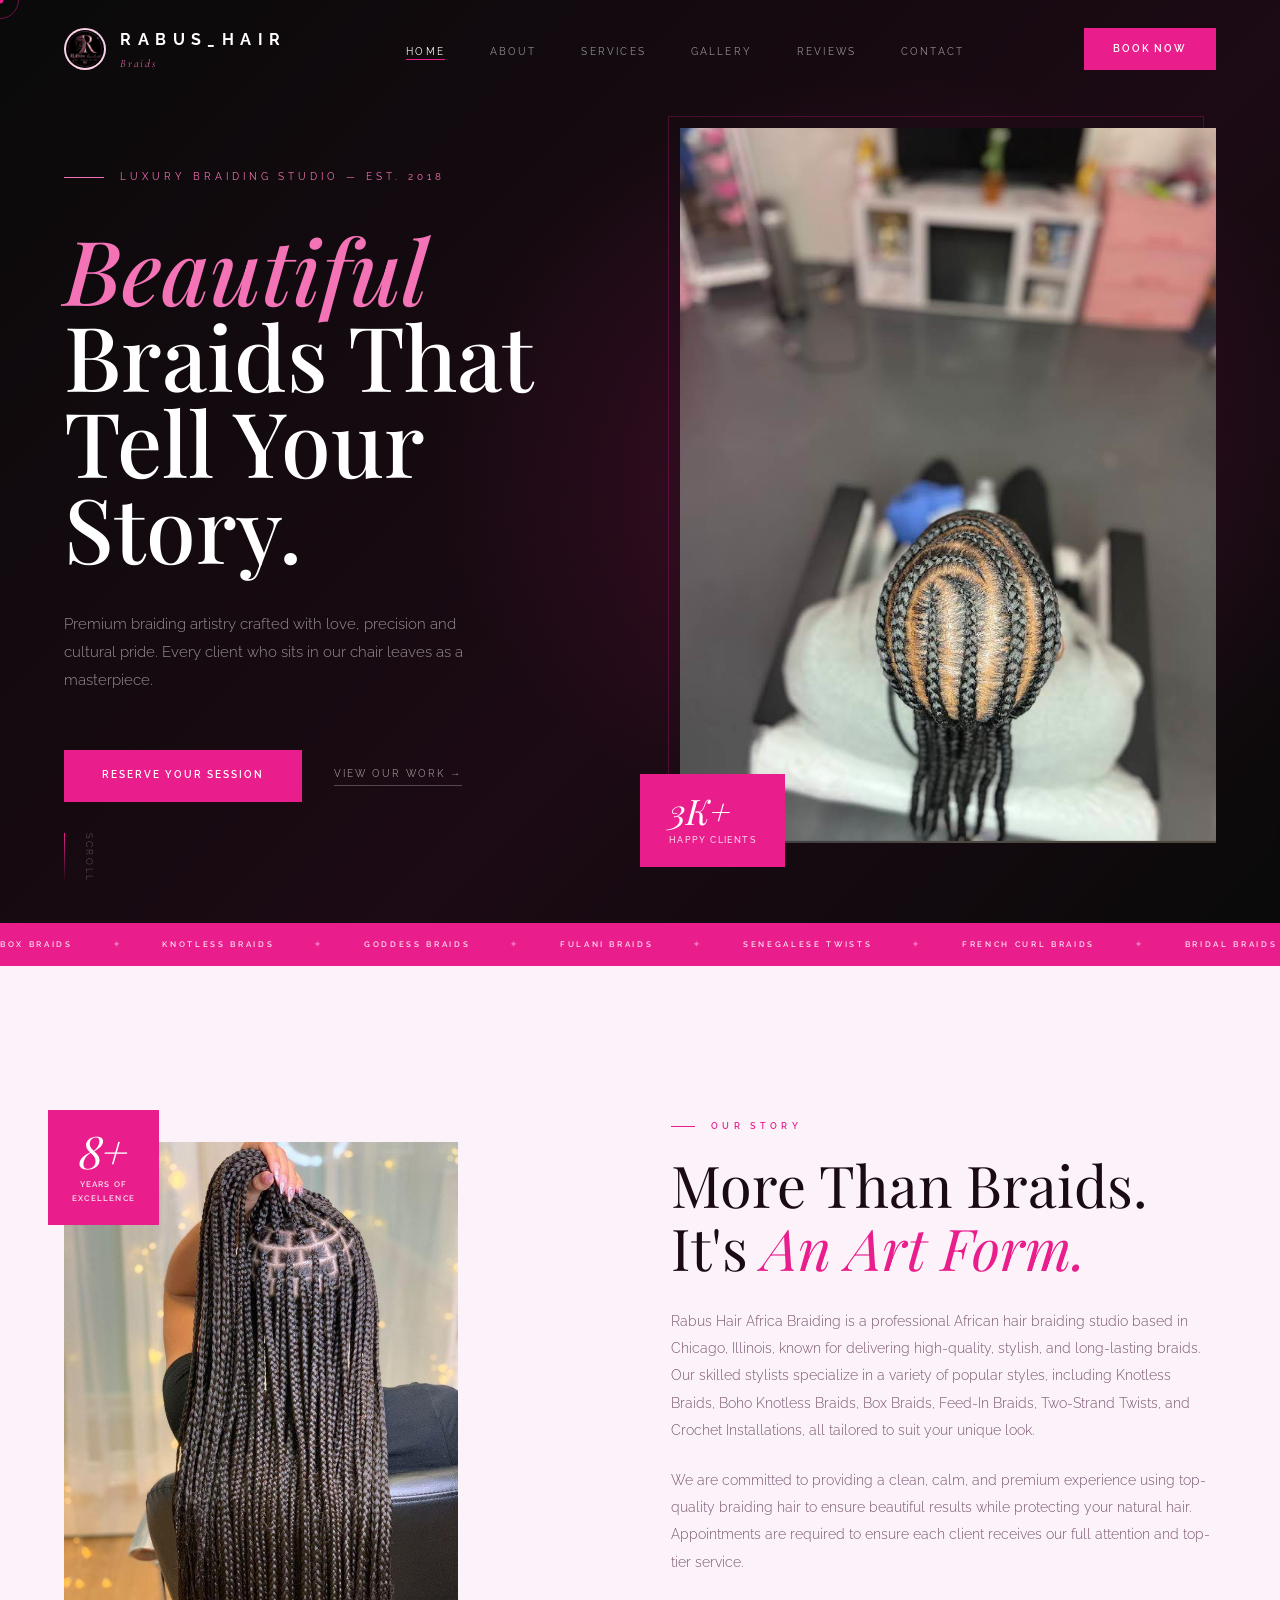
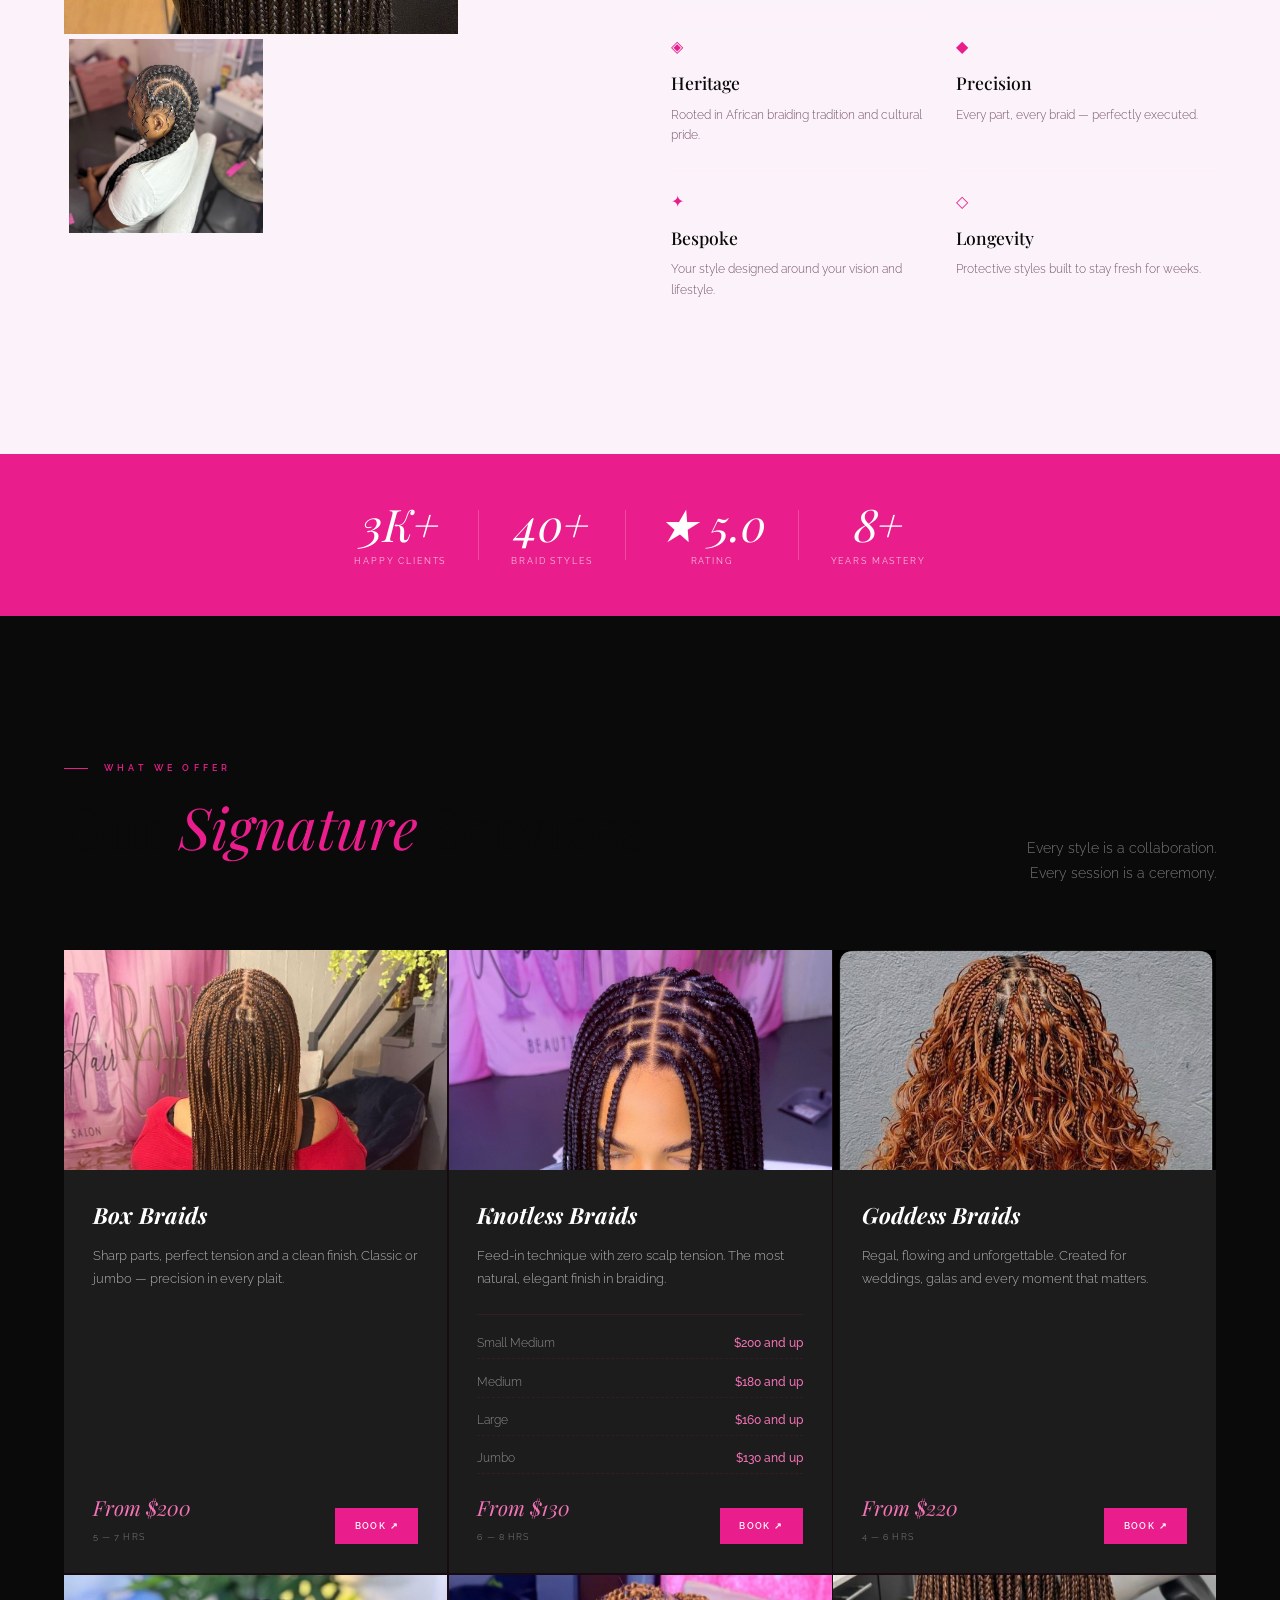
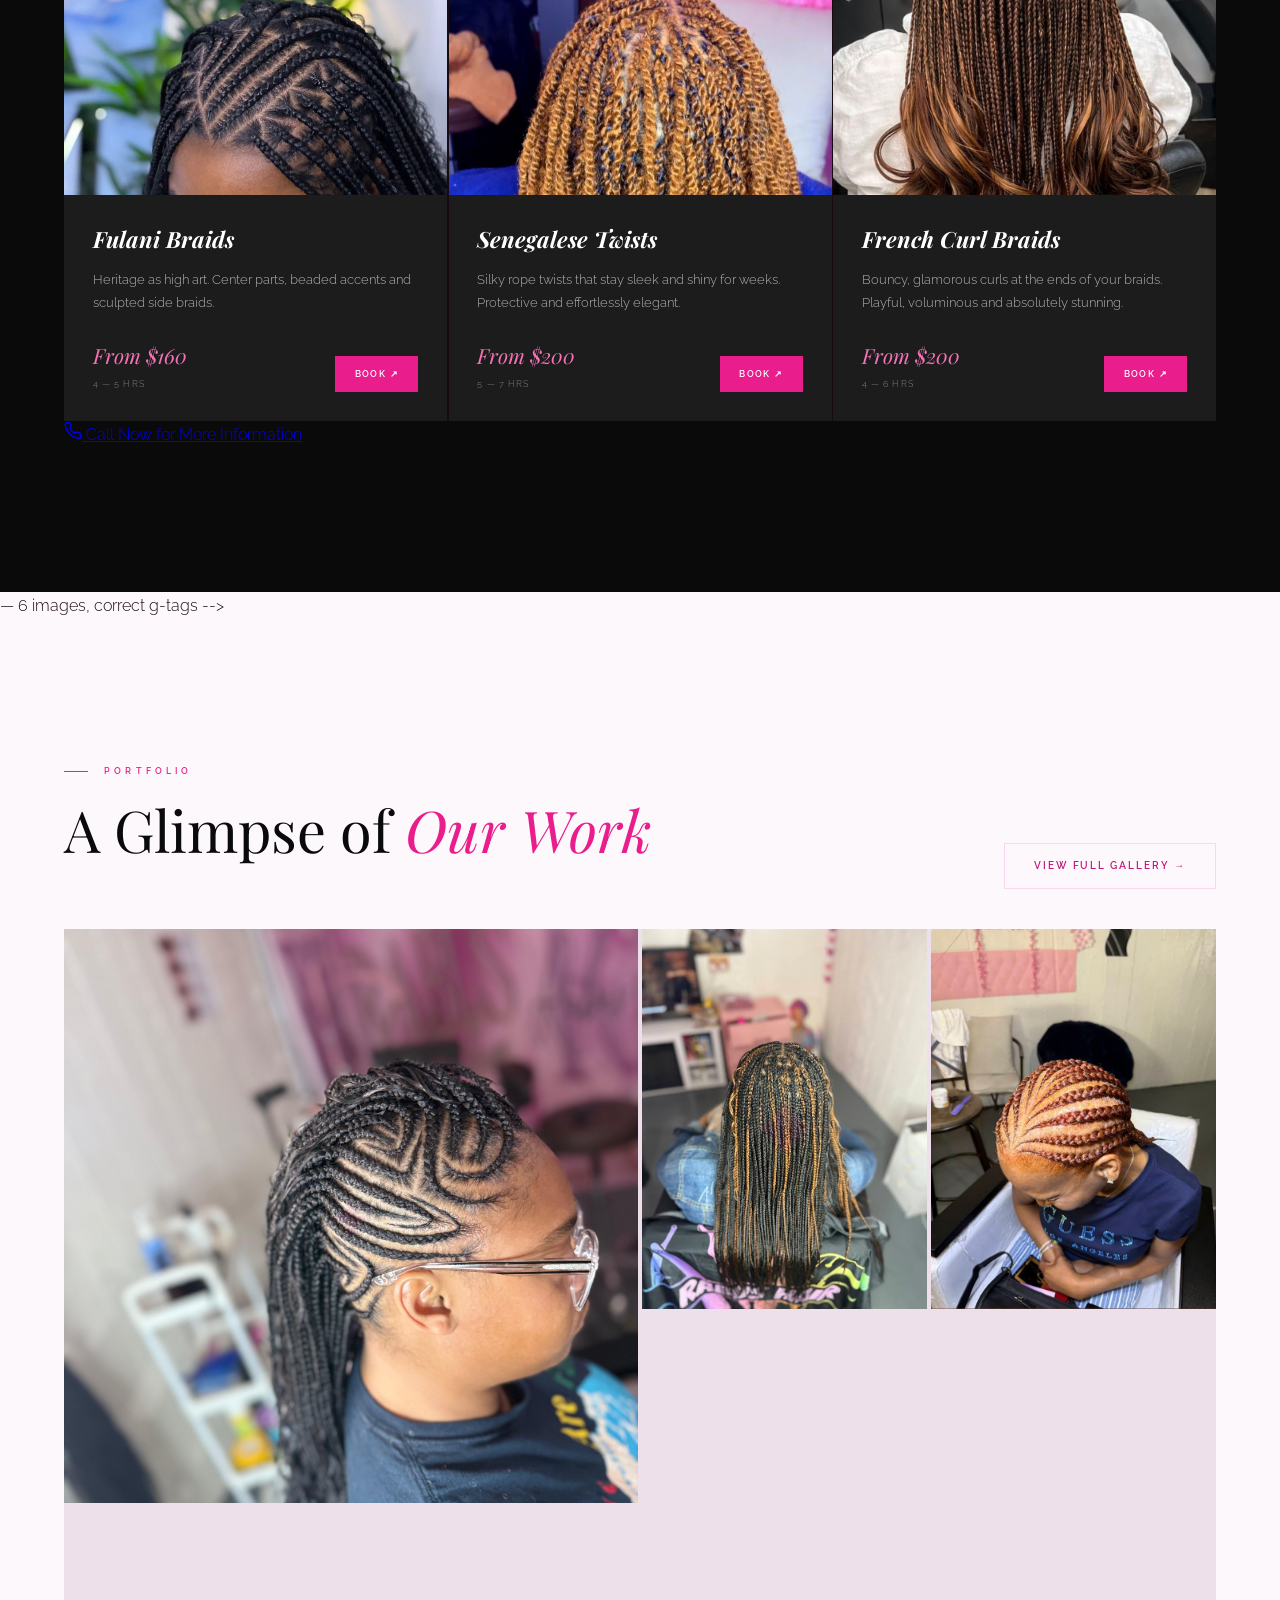
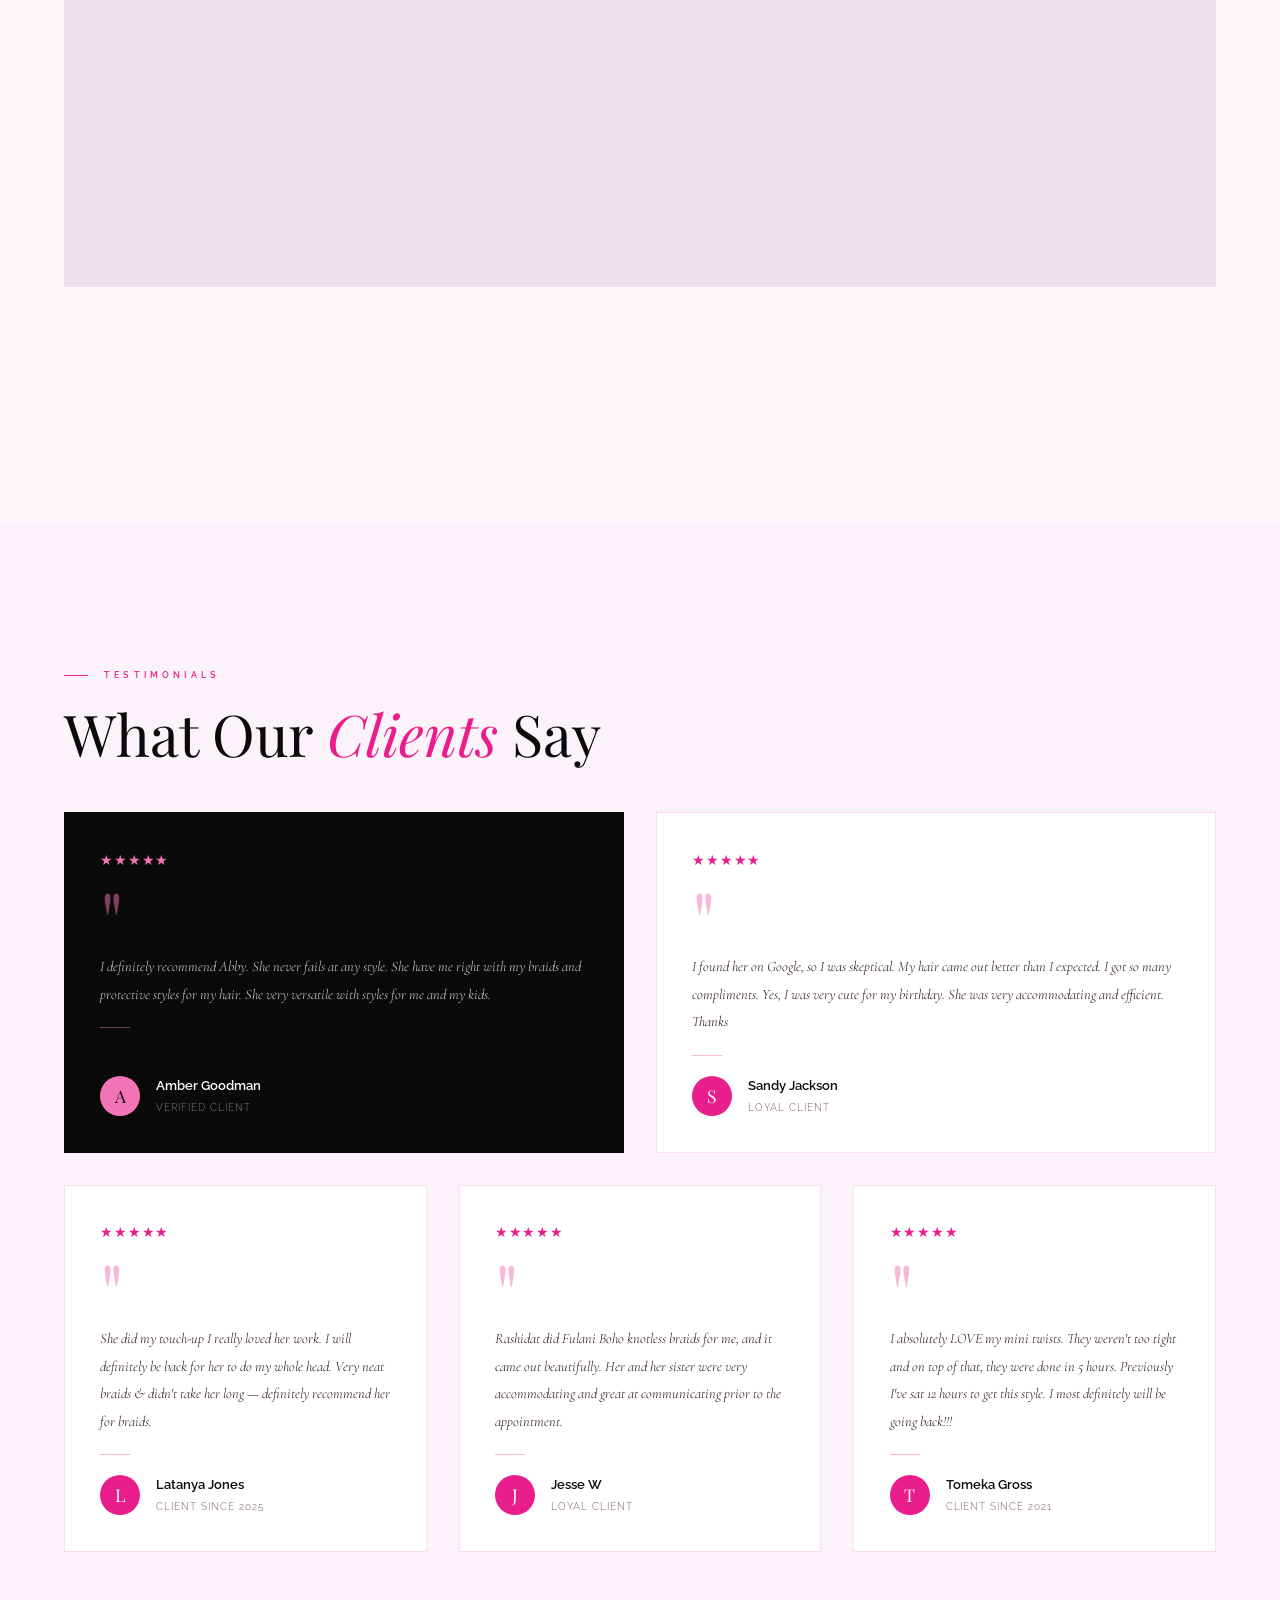
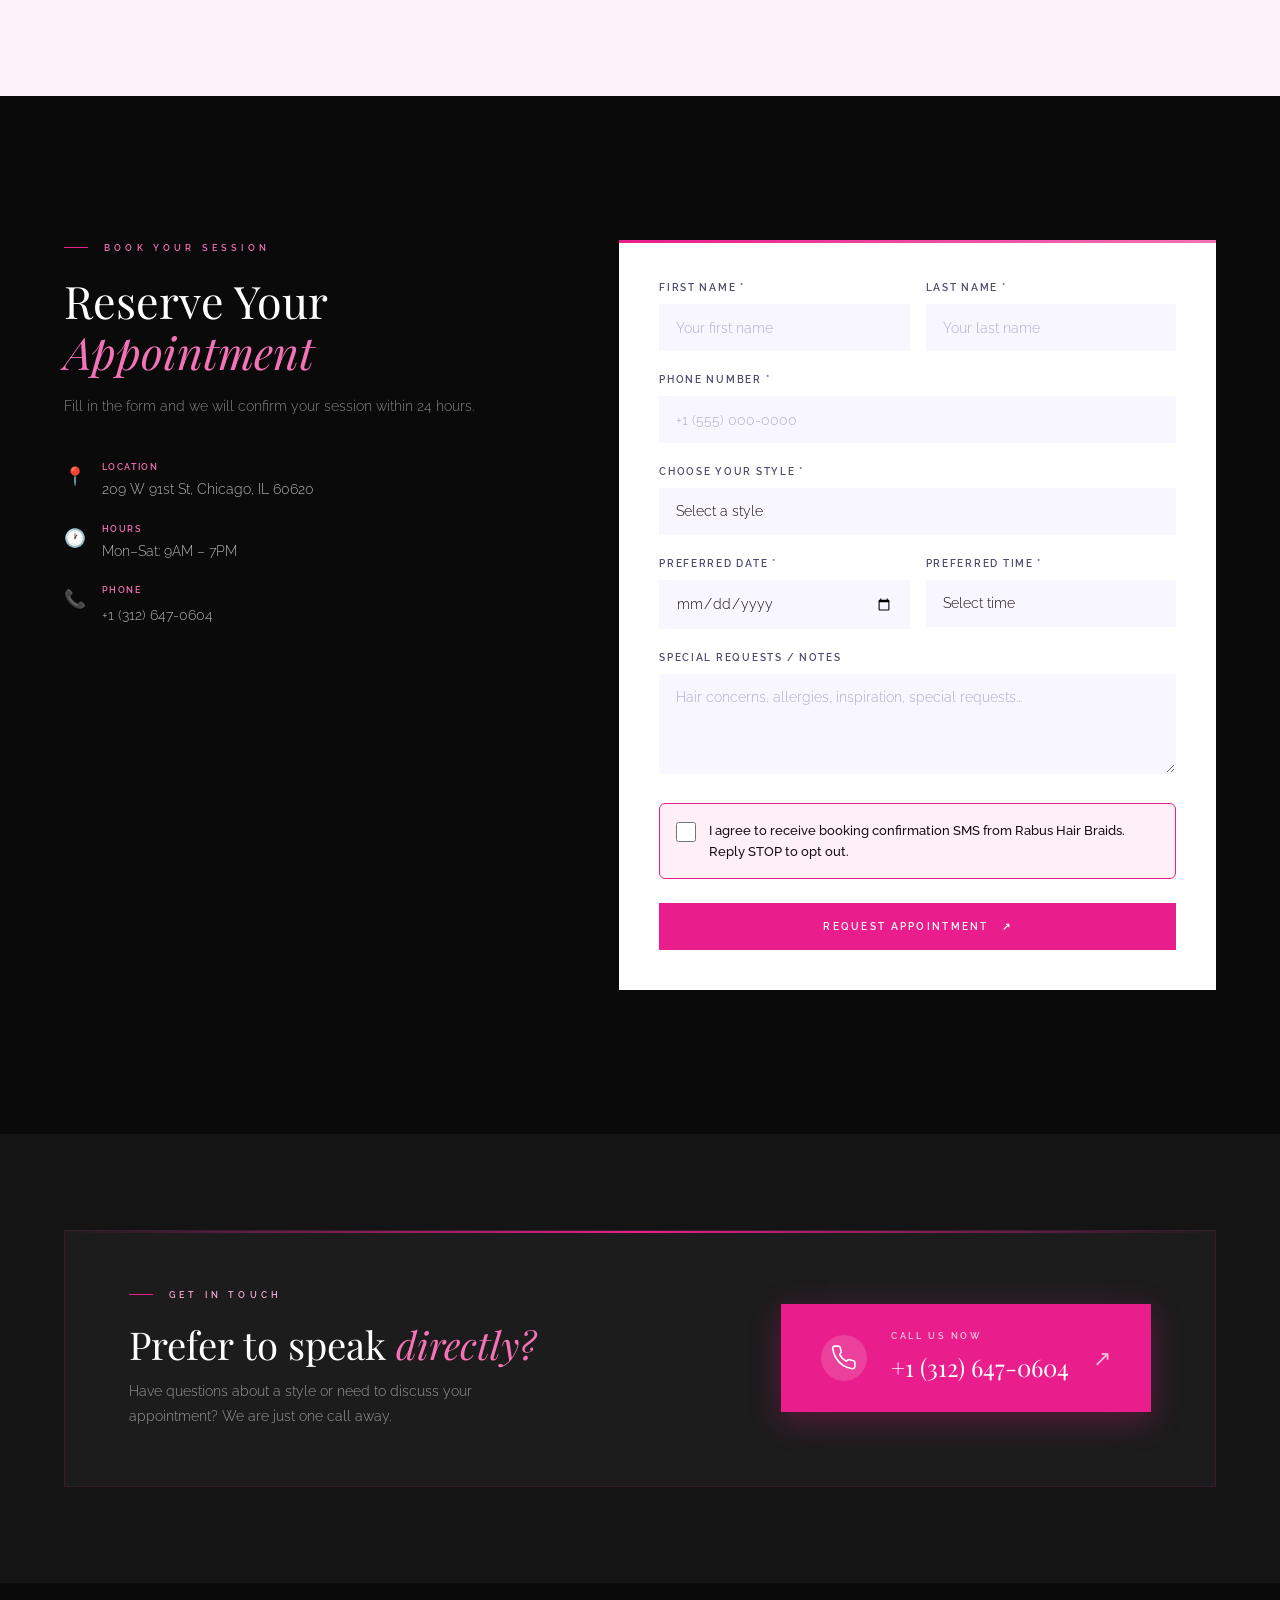
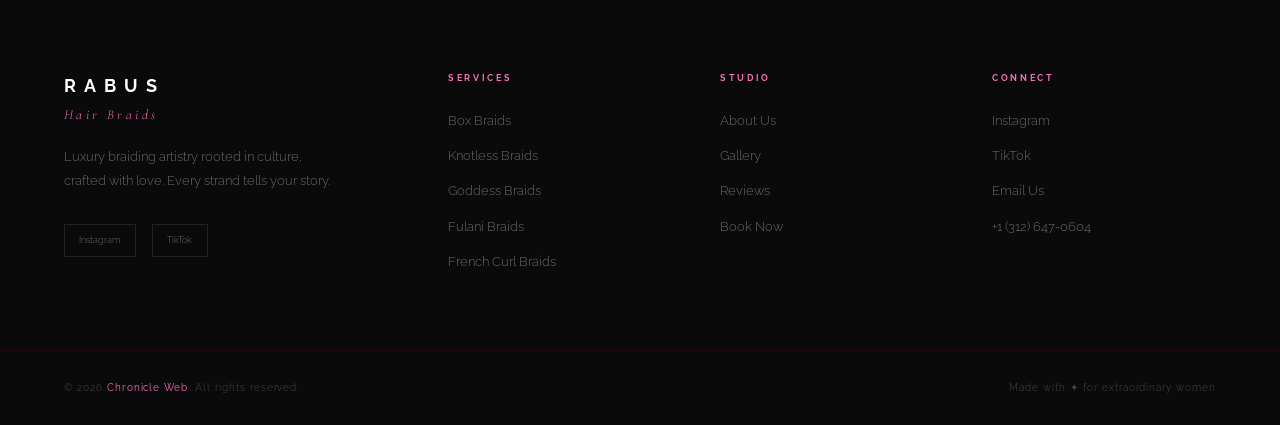
==== commit 6657c295: "Update index.html" ====
--- a/index.html
+++ b/index.html
@@ -252,7 +252,6 @@
               <li><span>Large</span><span>$160 and up</span></li>
               <li><span>Jumbo</span><span>$130 and up</span></li>
             </ul>
-            <a href="tel:+13126470604" class="svc-call">📞 Call Now for More Information</a>
             <div class="svc-foot">
               <div><div class="svc-price">From $130</div><div class="svc-time">6 — 8 hrs</div></div>
               <a href="#booking" class="svc-btn">Book ↗</a>
@@ -321,10 +320,14 @@
         </div>
 
       </div>
-    </div>
-  </section>
-
-  <!-- GALLERY PREVIEW — 6 images, correct g-tags -->
+      <div class="svc-callout reveal">
+        <a href="tel:+13126470604" class="svc-callout-btn">
+          <svg width="18" height="18" viewBox="0 0 24 24" fill="none" stroke="currentColor" stroke-width="2" stroke-linecap="round" stroke-linejoin="round"><path d="M22 16.92v3a2 2 0 0 1-2.18 2 19.79 19.79 0 0 1-8.63-3.07A19.5 19.5 0 0 1 4.69 12 19.79 19.79 0 0 1 1.61 3.41 2 2 0 0 1 3.6 1h3a2 2 0 0 1 2 1.72c.127.96.361 1.903.7 2.81a2 2 0 0 1-.45 2.11L7.91 8.76a16 16 0 0 0 6.29 6.29l.97-.97a2 2 0 0 1 2.11-.45c.907.339 1.85.573 2.81.7A2 2 0 0 1 22 16.92z"/></svg>
+          Call Now for More Information
+        </a>
+      </div>
+    </div>
+  </section> — 6 images, correct g-tags -->
   <section id="gallery-preview">
     <div class="wrap">
       <div class="gp-head">
--- a/styles.css
+++ b/styles.css
@@ -195,6 +195,14 @@
 .svc-btn   { font-family: var(--fr); font-size: 0.58rem; font-weight: 600; letter-spacing: 0.15em; text-transform: uppercase; color: var(--white); background: var(--pink); border: none; padding: 0.65rem 1.2rem; text-decoration: none; transition: background 0.3s; cursor: pointer; flex-shrink: 0; }
 .svc-btn:hover { background: var(--pink-dark); }
 
+/* Knotless size breakdown */
+.svc-sizes { list-style: none; margin: 0 0 1rem; border-top: 1px solid rgba(233,30,140,0.12); padding-top: 0.8rem; display: flex; flex-direction: column; gap: 0.4rem; }
+.svc-sizes li { display: flex; justify-content: space-between; font-family: var(--fr); font-size: 0.78rem; color: rgba(255,255,255,0.7); padding: 0.3rem 0; border-bottom: 1px dashed rgba(233,30,140,0.1); }
+.svc-sizes li span:first-child { color: rgba(255,255,255,0.5); }
+.svc-sizes li span:last-child { color: var(--pink-light); font-weight: 500; }
+.svc-call { display: inline-block; margin-bottom: 1.2rem; font-family: var(--fr); font-size: 0.68rem; font-weight: 600; letter-spacing: 0.1em; color: var(--pink-light); text-decoration: none; border-bottom: 1px solid rgba(244,114,182,0.35); padding-bottom: 2px; transition: color 0.3s, border-color 0.3s; }
+.svc-call:hover { color: var(--white); border-color: var(--white); }
+
 /* ===== GALLERY PREVIEW ===== */
 #gallery-preview { background: var(--off); }
 .gp-head { display: flex; justify-content: space-between; align-items: flex-end; margin-bottom: 2.5rem; }
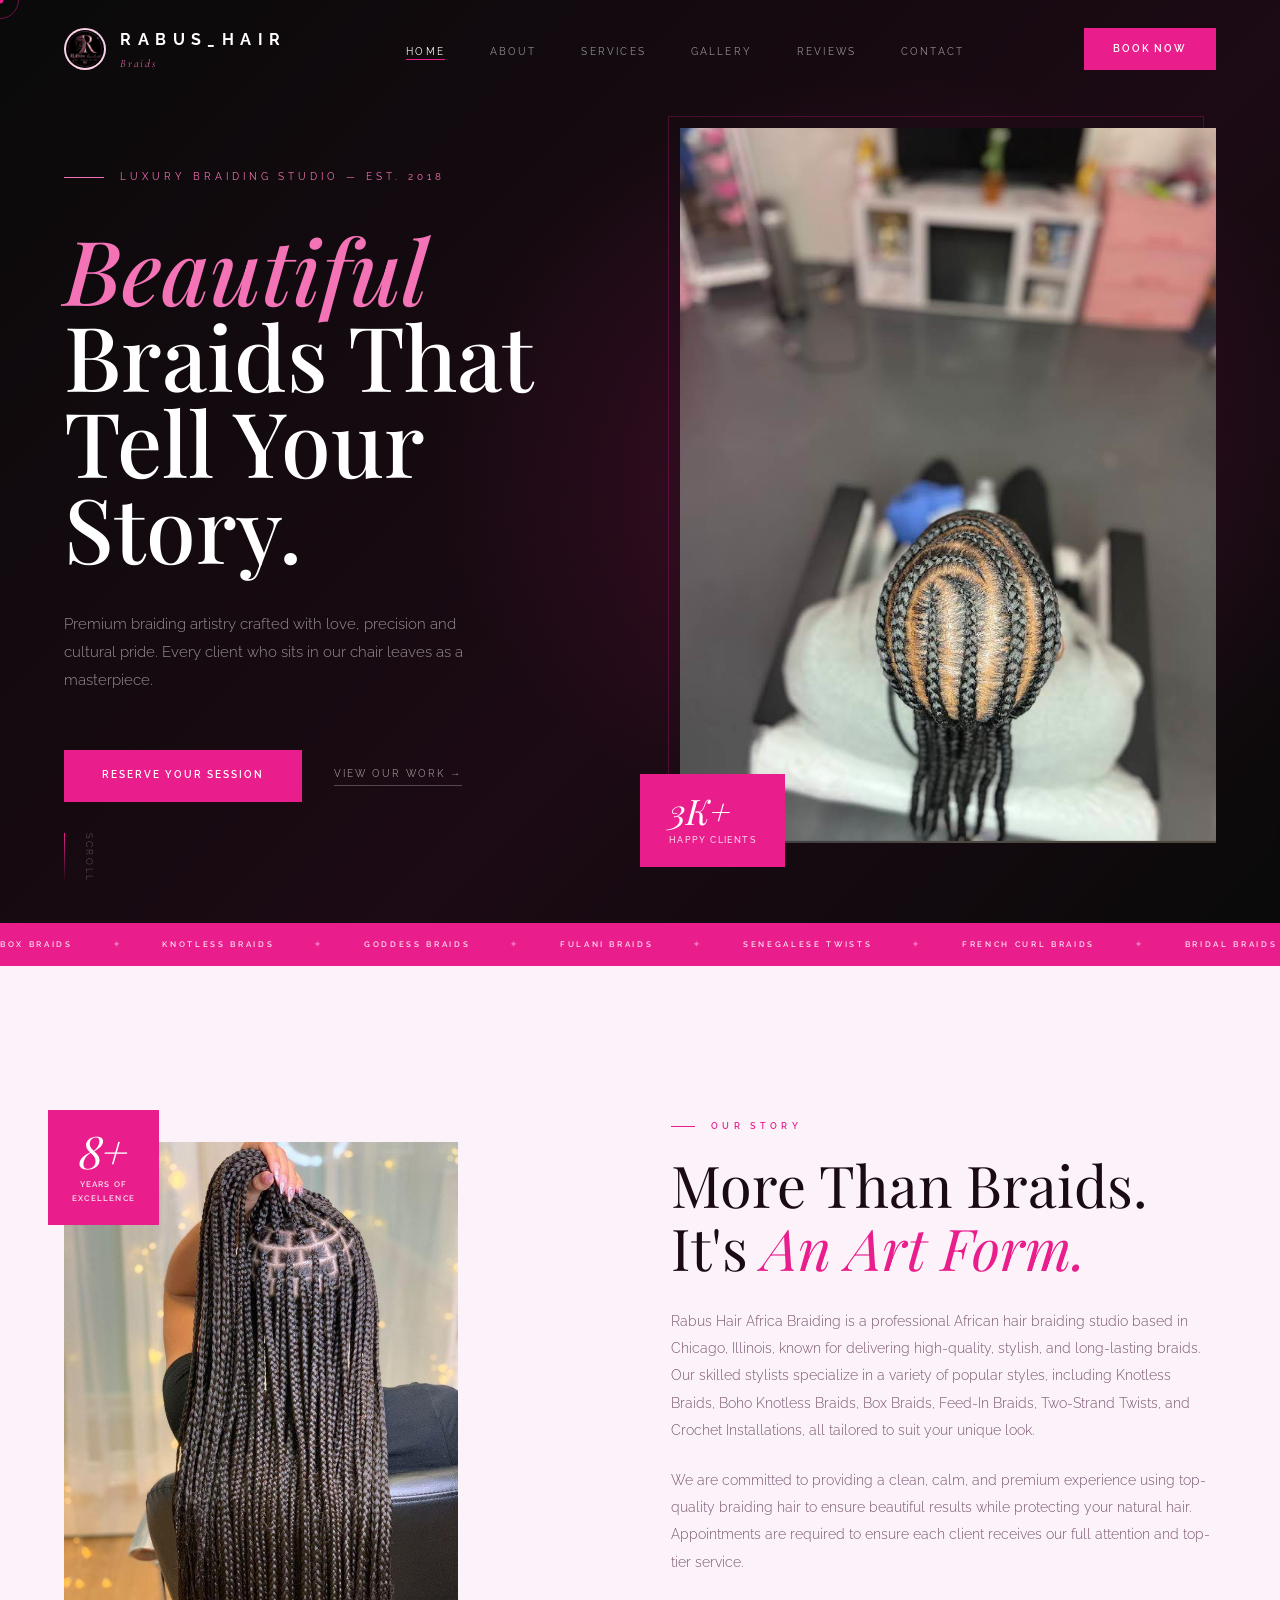
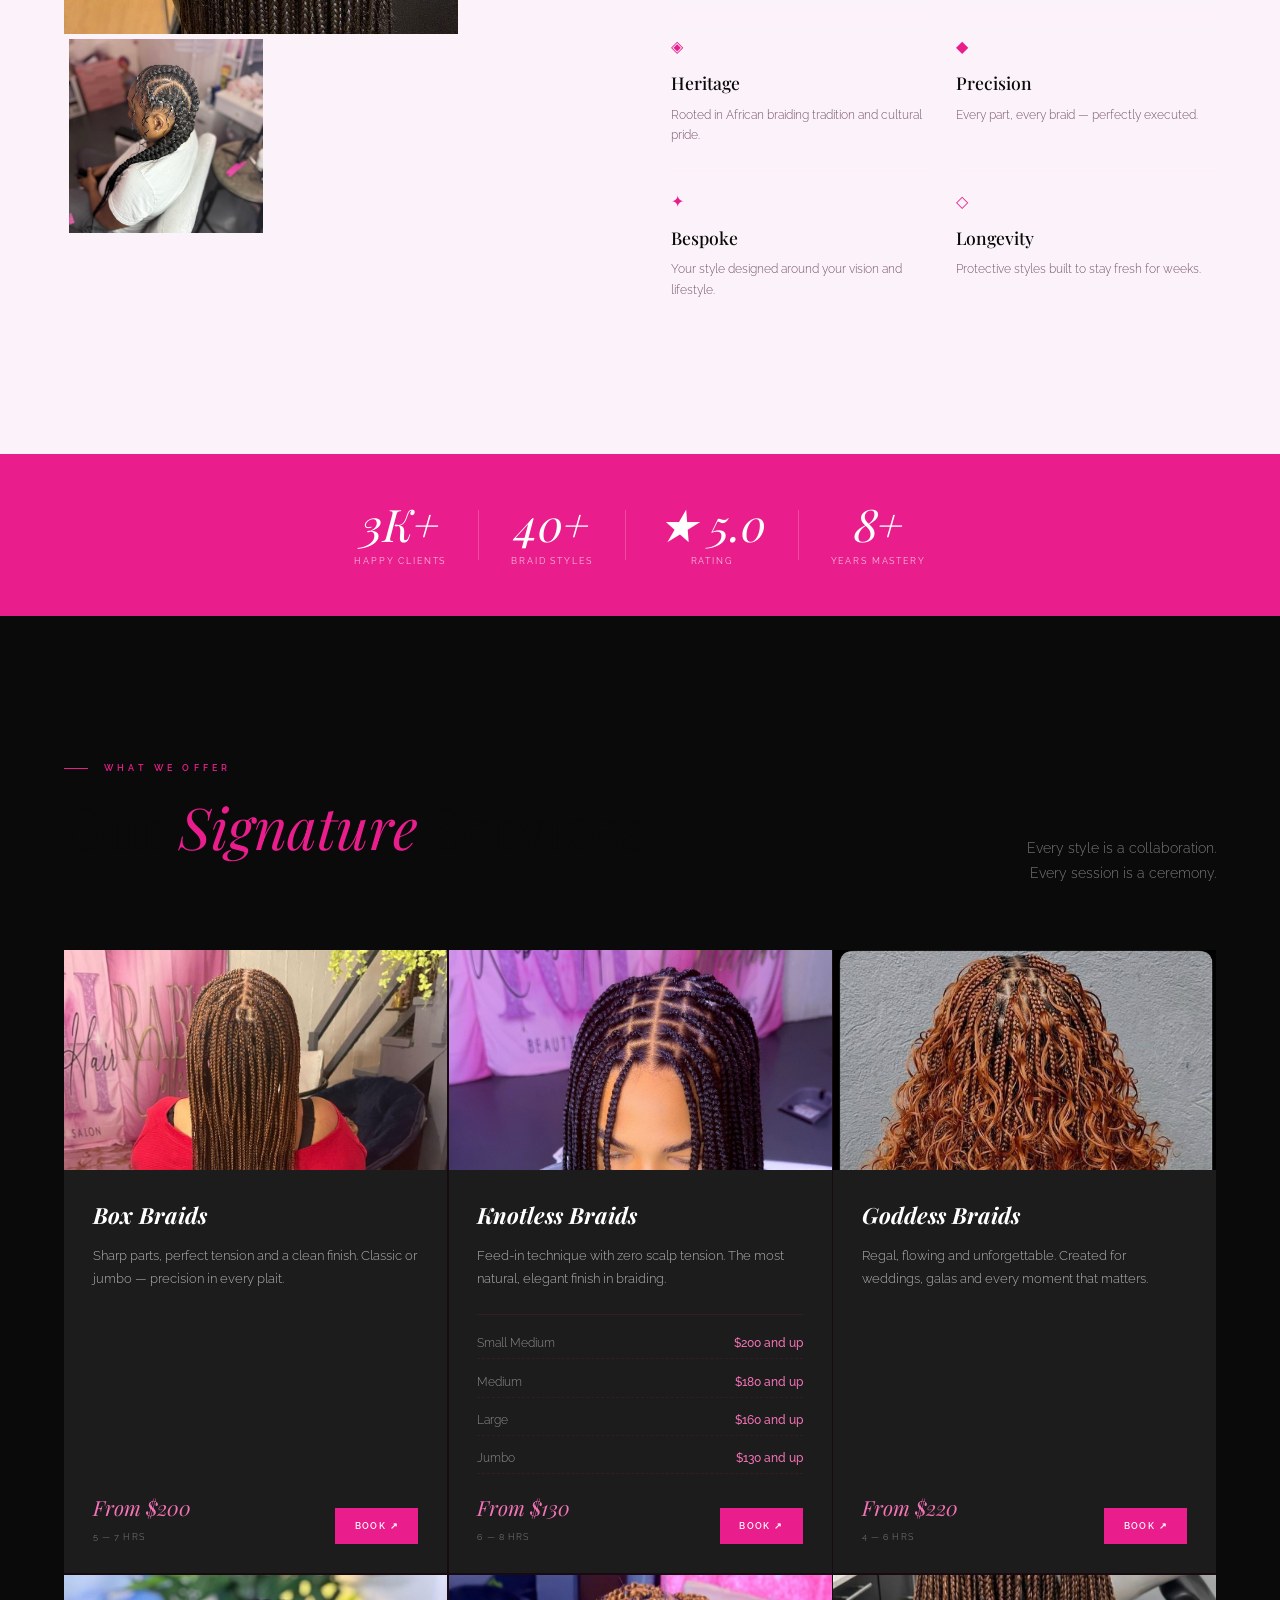
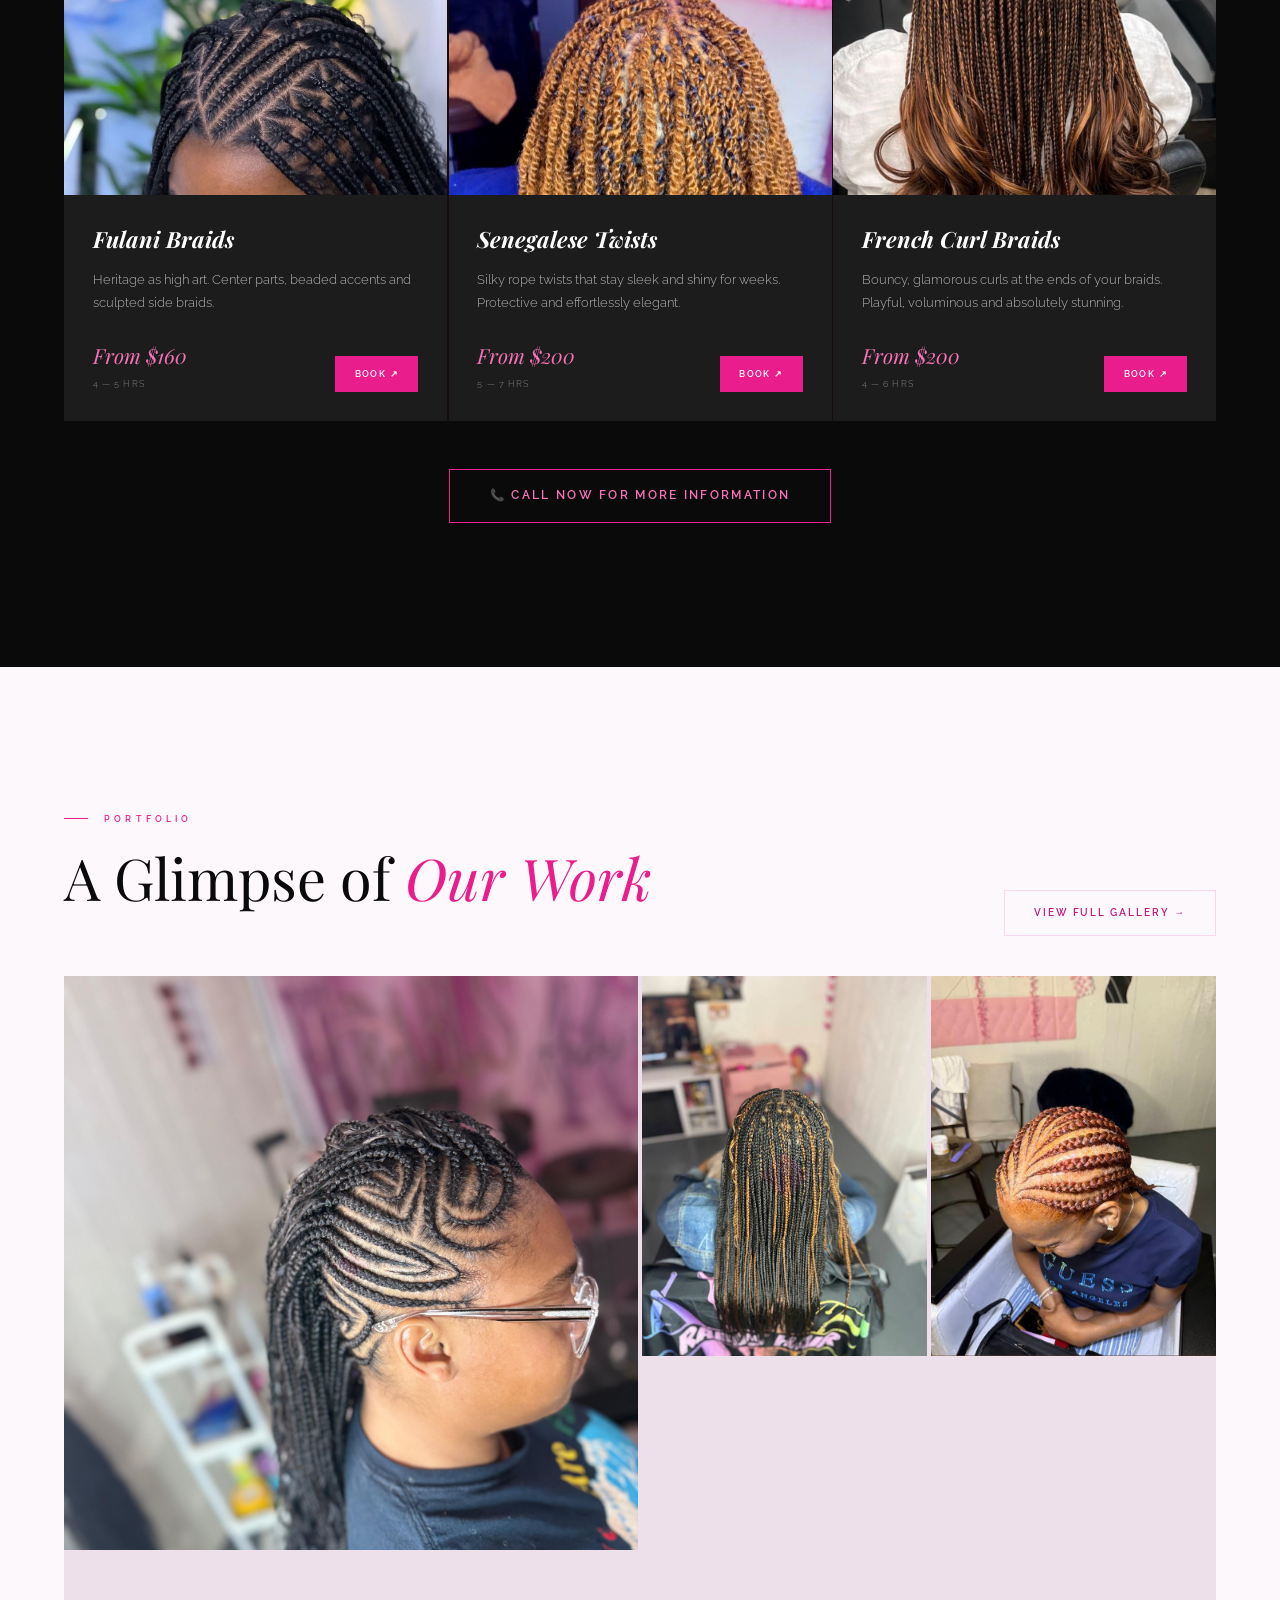
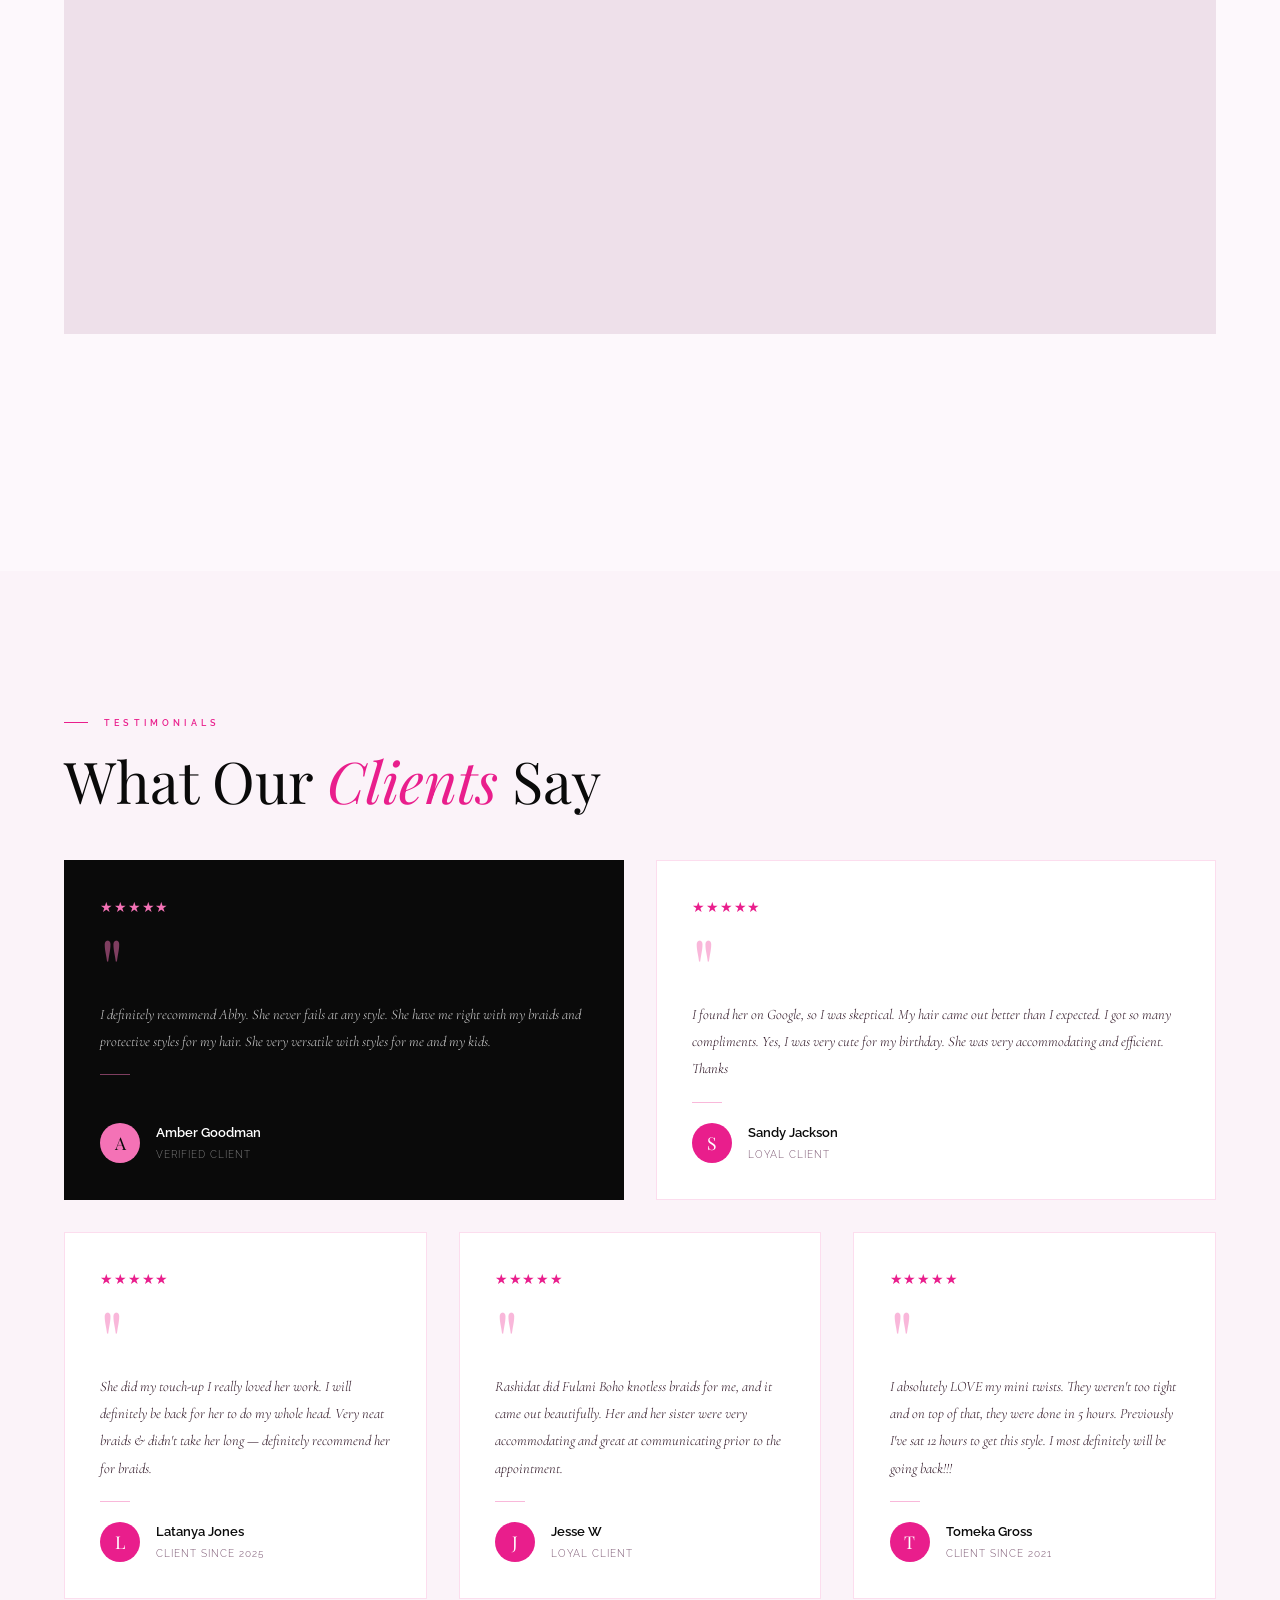
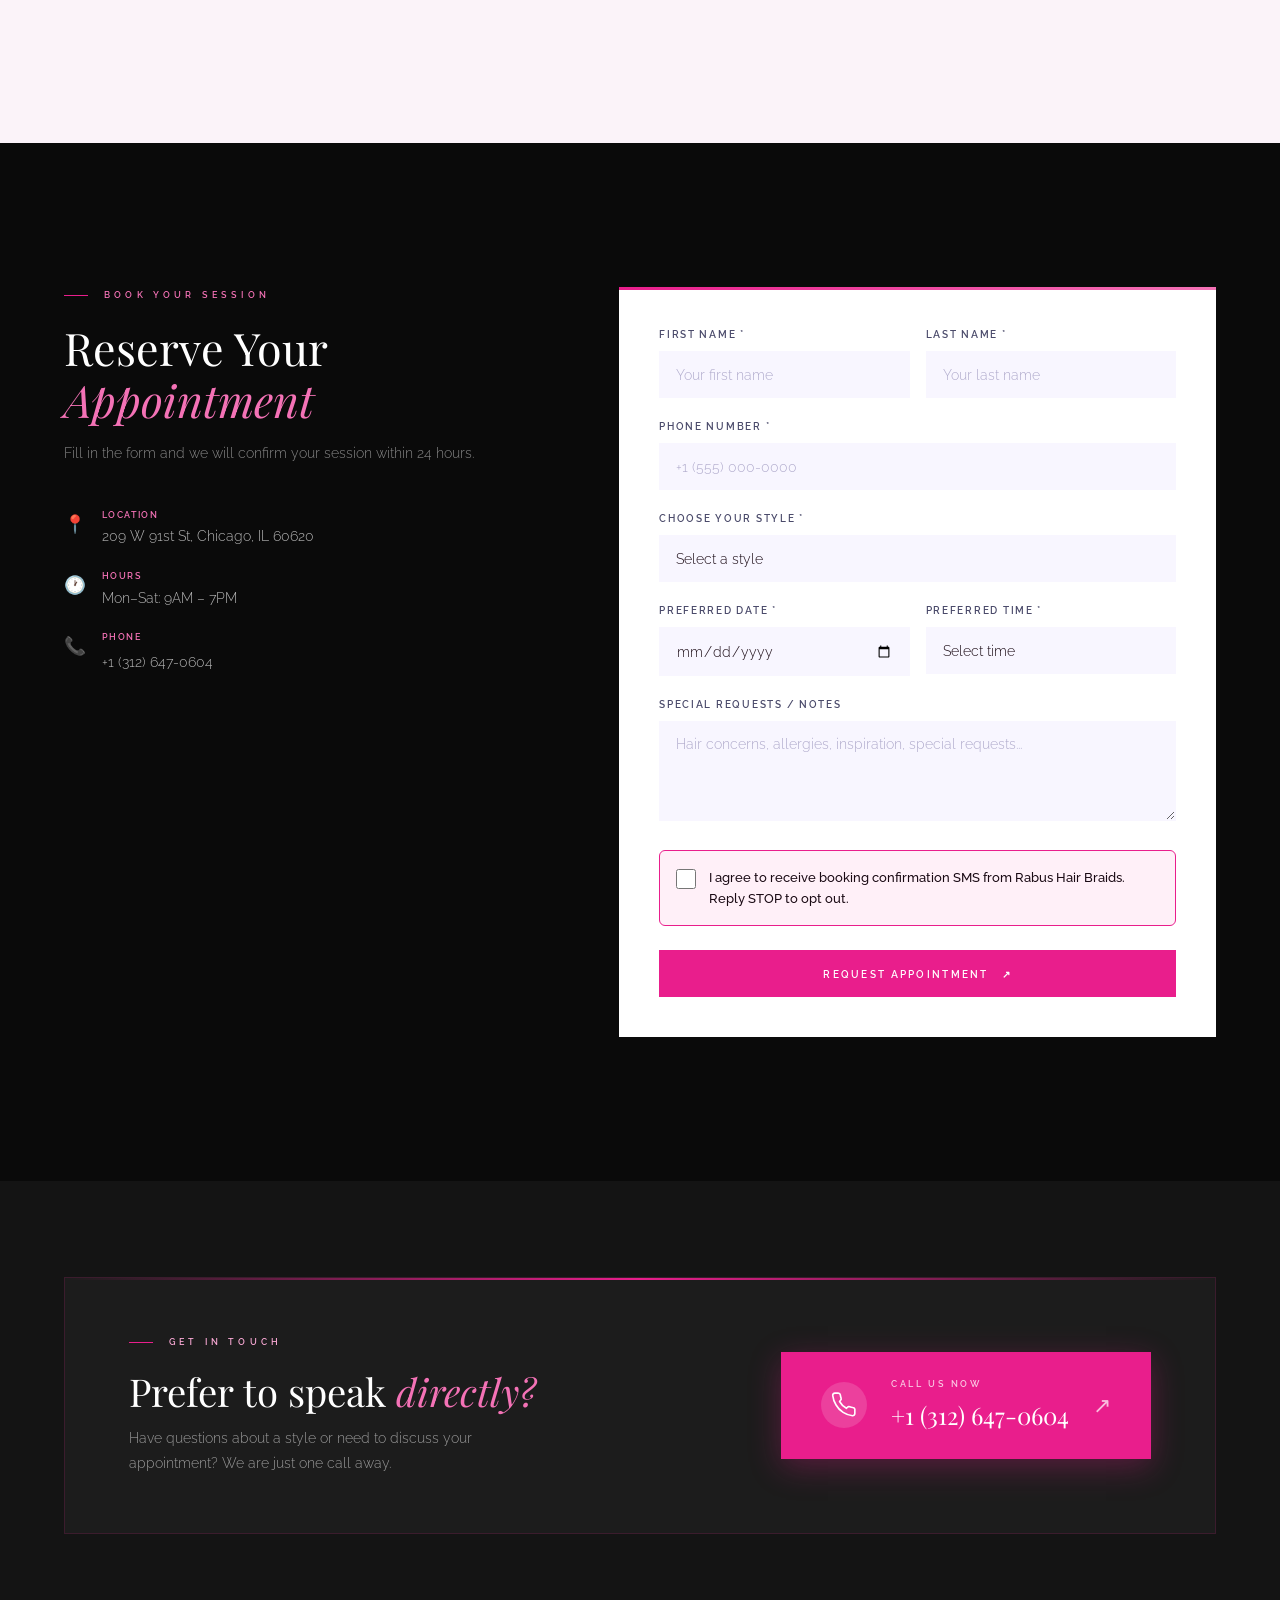
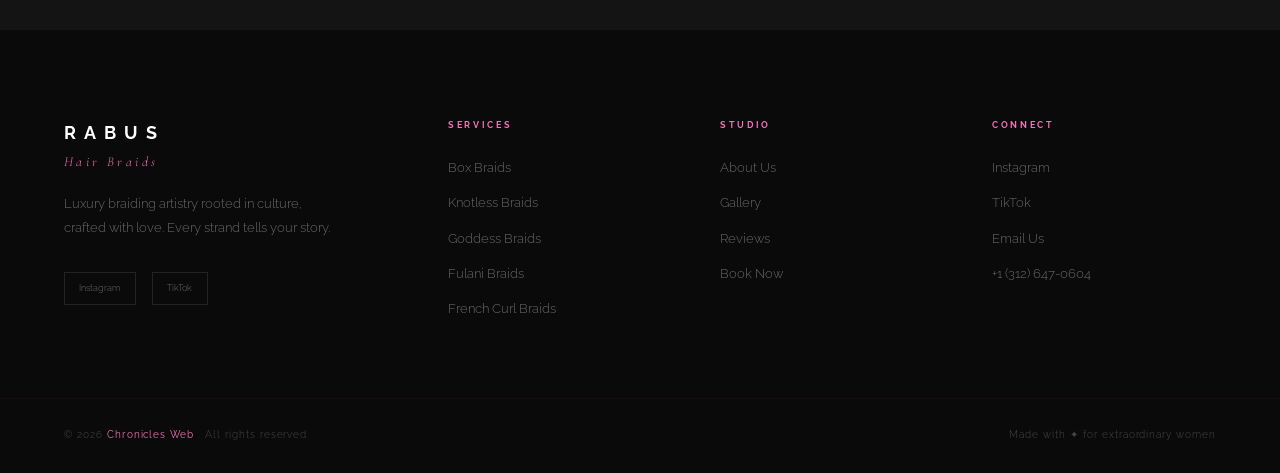
==== commit 678803a3: "Update index.html" ====
--- a/index.html
+++ b/index.html
@@ -321,13 +321,12 @@
 
       </div>
       <div class="svc-callout reveal">
-        <a href="tel:+13126470604" class="svc-callout-btn">
-          <svg width="18" height="18" viewBox="0 0 24 24" fill="none" stroke="currentColor" stroke-width="2" stroke-linecap="round" stroke-linejoin="round"><path d="M22 16.92v3a2 2 0 0 1-2.18 2 19.79 19.79 0 0 1-8.63-3.07A19.5 19.5 0 0 1 4.69 12 19.79 19.79 0 0 1 1.61 3.41 2 2 0 0 1 3.6 1h3a2 2 0 0 1 2 1.72c.127.96.361 1.903.7 2.81a2 2 0 0 1-.45 2.11L7.91 8.76a16 16 0 0 0 6.29 6.29l.97-.97a2 2 0 0 1 2.11-.45c.907.339 1.85.573 2.81.7A2 2 0 0 1 22 16.92z"/></svg>
-          Call Now for More Information
-        </a>
-      </div>
-    </div>
-  </section> — 6 images, correct g-tags -->
+        <a href="tel:+13126470604" class="svc-callout-btn">📞 Call Now for More Information</a>
+      </div>
+    </div>
+  </section>
+
+  <!-- GALLERY PREVIEW — 6 images, correct g-tags -->
   <section id="gallery-preview">
     <div class="wrap">
       <div class="gp-head">
@@ -586,7 +585,7 @@
     </div>
     <div class="footer-bottom">
       <div class="wrap footer-btm">
-        <span>© 2026 <strong>Chronicle Web</strong>. All rights reserved.</span>
+        <span>© 2026 <strong>Chronicles Web </strong>. All rights reserved.</span>
         <span>Made with ✦ for extraordinary women</span>
       </div>
     </div>
--- a/styles.css
+++ b/styles.css
@@ -200,8 +200,12 @@
 .svc-sizes li { display: flex; justify-content: space-between; font-family: var(--fr); font-size: 0.78rem; color: rgba(255,255,255,0.7); padding: 0.3rem 0; border-bottom: 1px dashed rgba(233,30,140,0.1); }
 .svc-sizes li span:first-child { color: rgba(255,255,255,0.5); }
 .svc-sizes li span:last-child { color: var(--pink-light); font-weight: 500; }
-.svc-call { display: inline-block; margin-bottom: 1.2rem; font-family: var(--fr); font-size: 0.68rem; font-weight: 600; letter-spacing: 0.1em; color: var(--pink-light); text-decoration: none; border-bottom: 1px solid rgba(244,114,182,0.35); padding-bottom: 2px; transition: color 0.3s, border-color 0.3s; }
-.svc-call:hover { color: var(--white); border-color: var(--white); }
+
+/* Call Now — below all services */
+.svc-callout { text-align: center; margin-top: 3rem; }
+.svc-callout-btn { display: inline-flex; align-items: center; gap: 0.8rem; background: transparent; border: 1.5px solid var(--pink); color: var(--pink-light); font-family: var(--fr); font-size: 0.72rem; font-weight: 600; letter-spacing: 0.2em; text-transform: uppercase; text-decoration: none; padding: 1rem 2.5rem; transition: background 0.3s, color 0.3s, transform 0.3s; }
+.svc-callout-btn:hover { background: var(--pink); color: var(--white); transform: translateY(-2px); }
+.svc-callout-btn svg { flex-shrink: 0; }
 
 /* ===== GALLERY PREVIEW ===== */
 #gallery-preview { background: var(--off); }
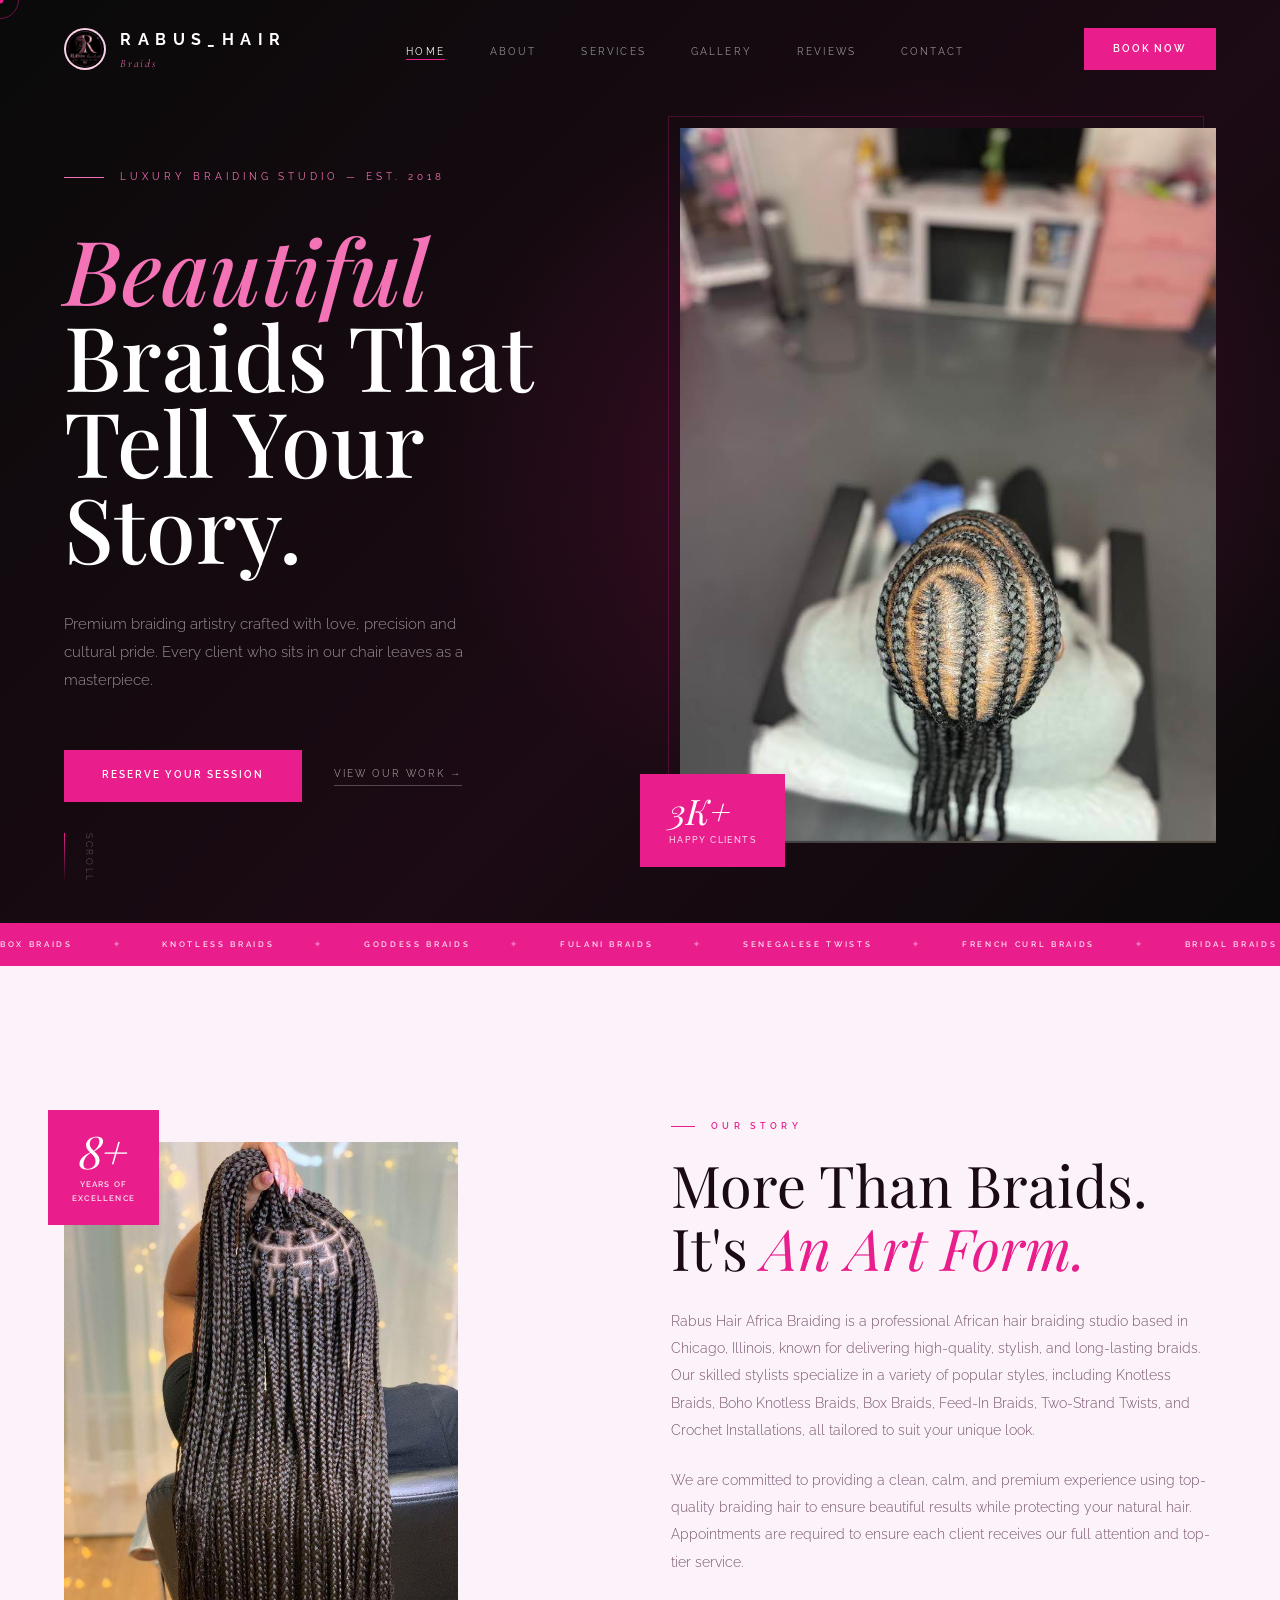
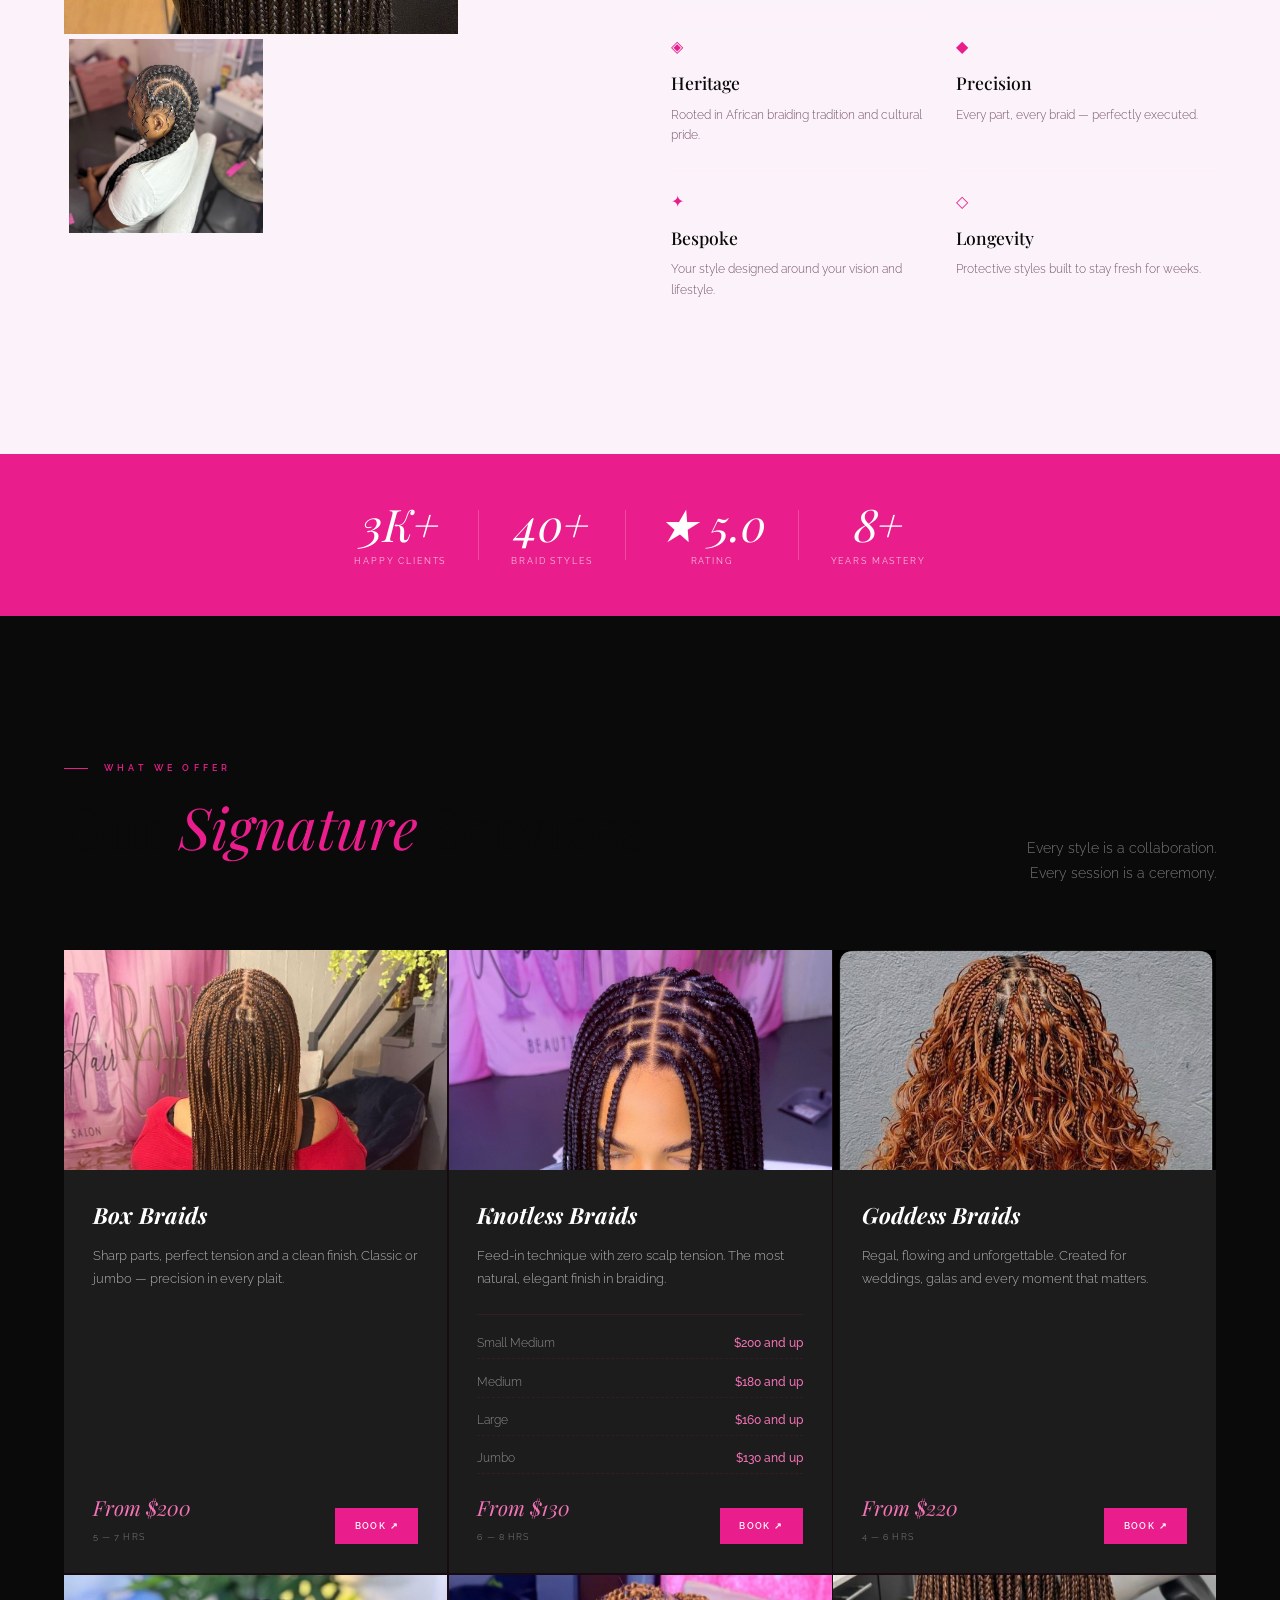
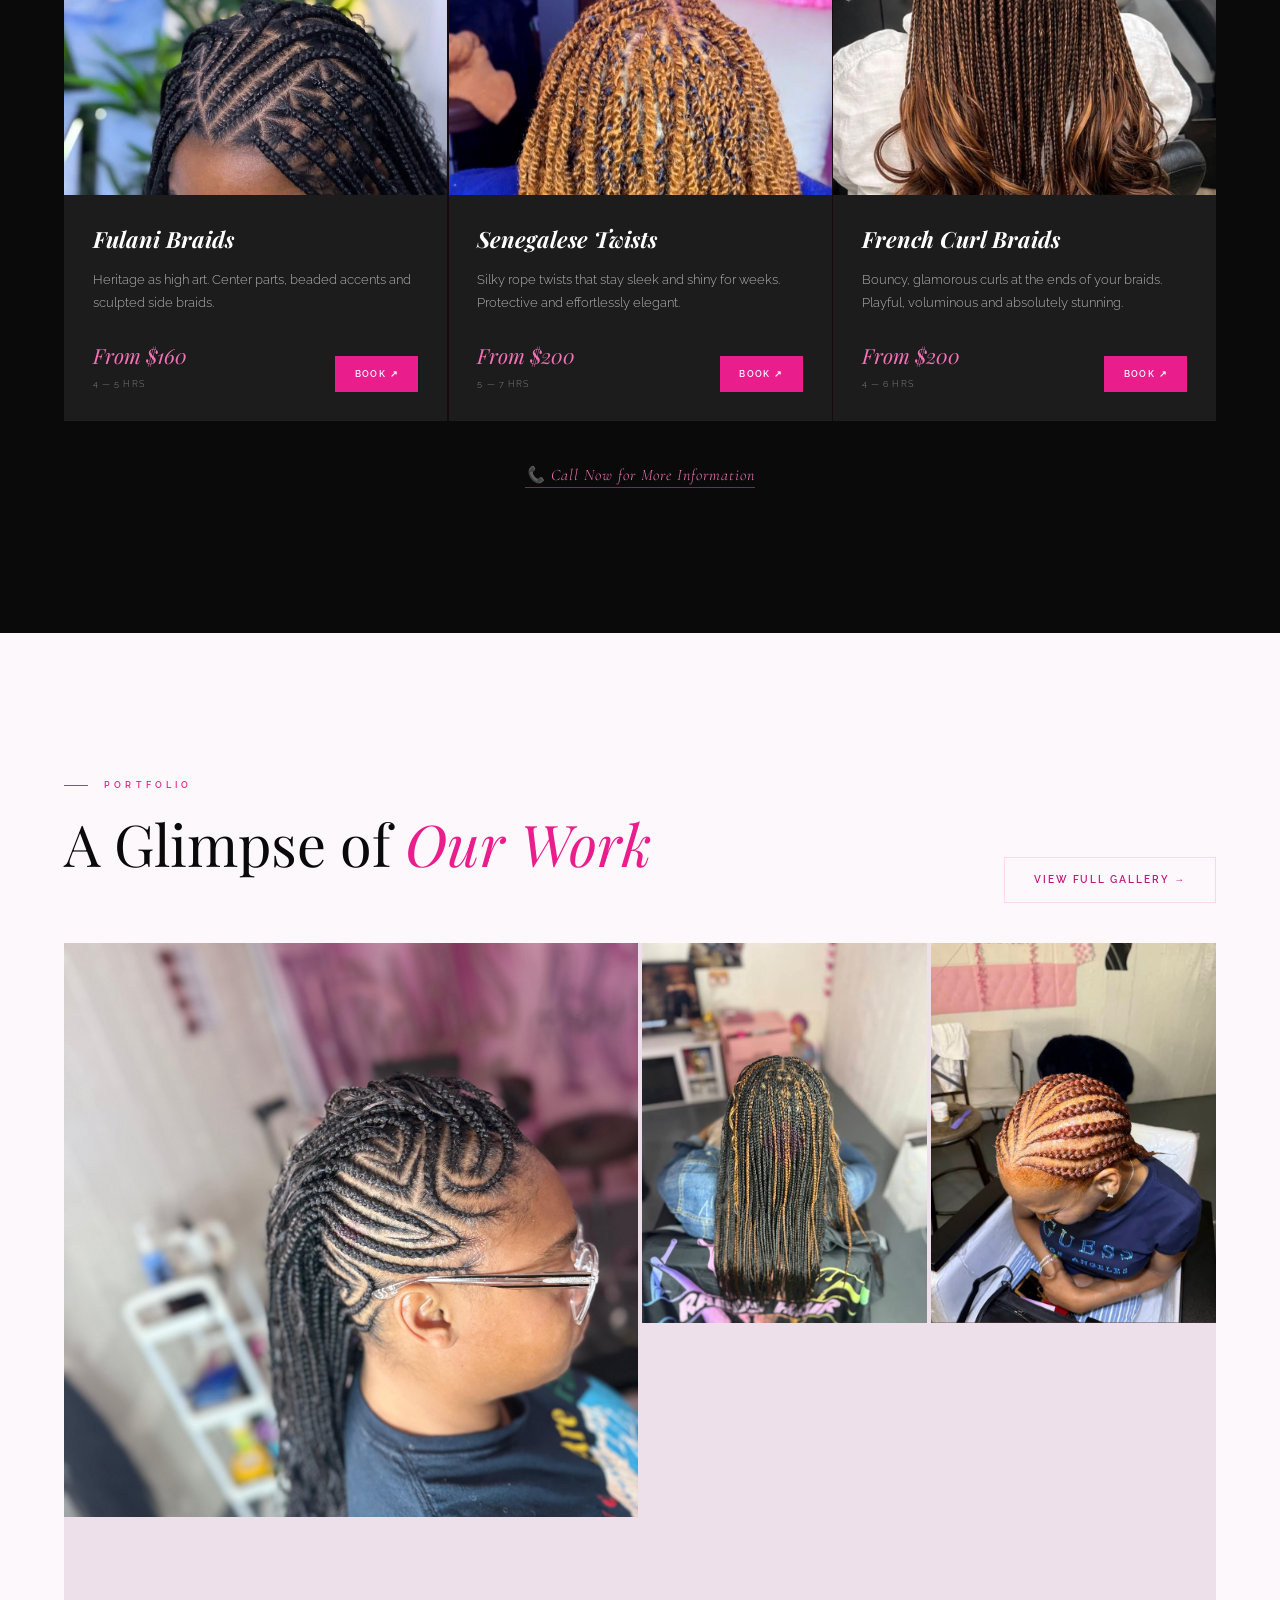
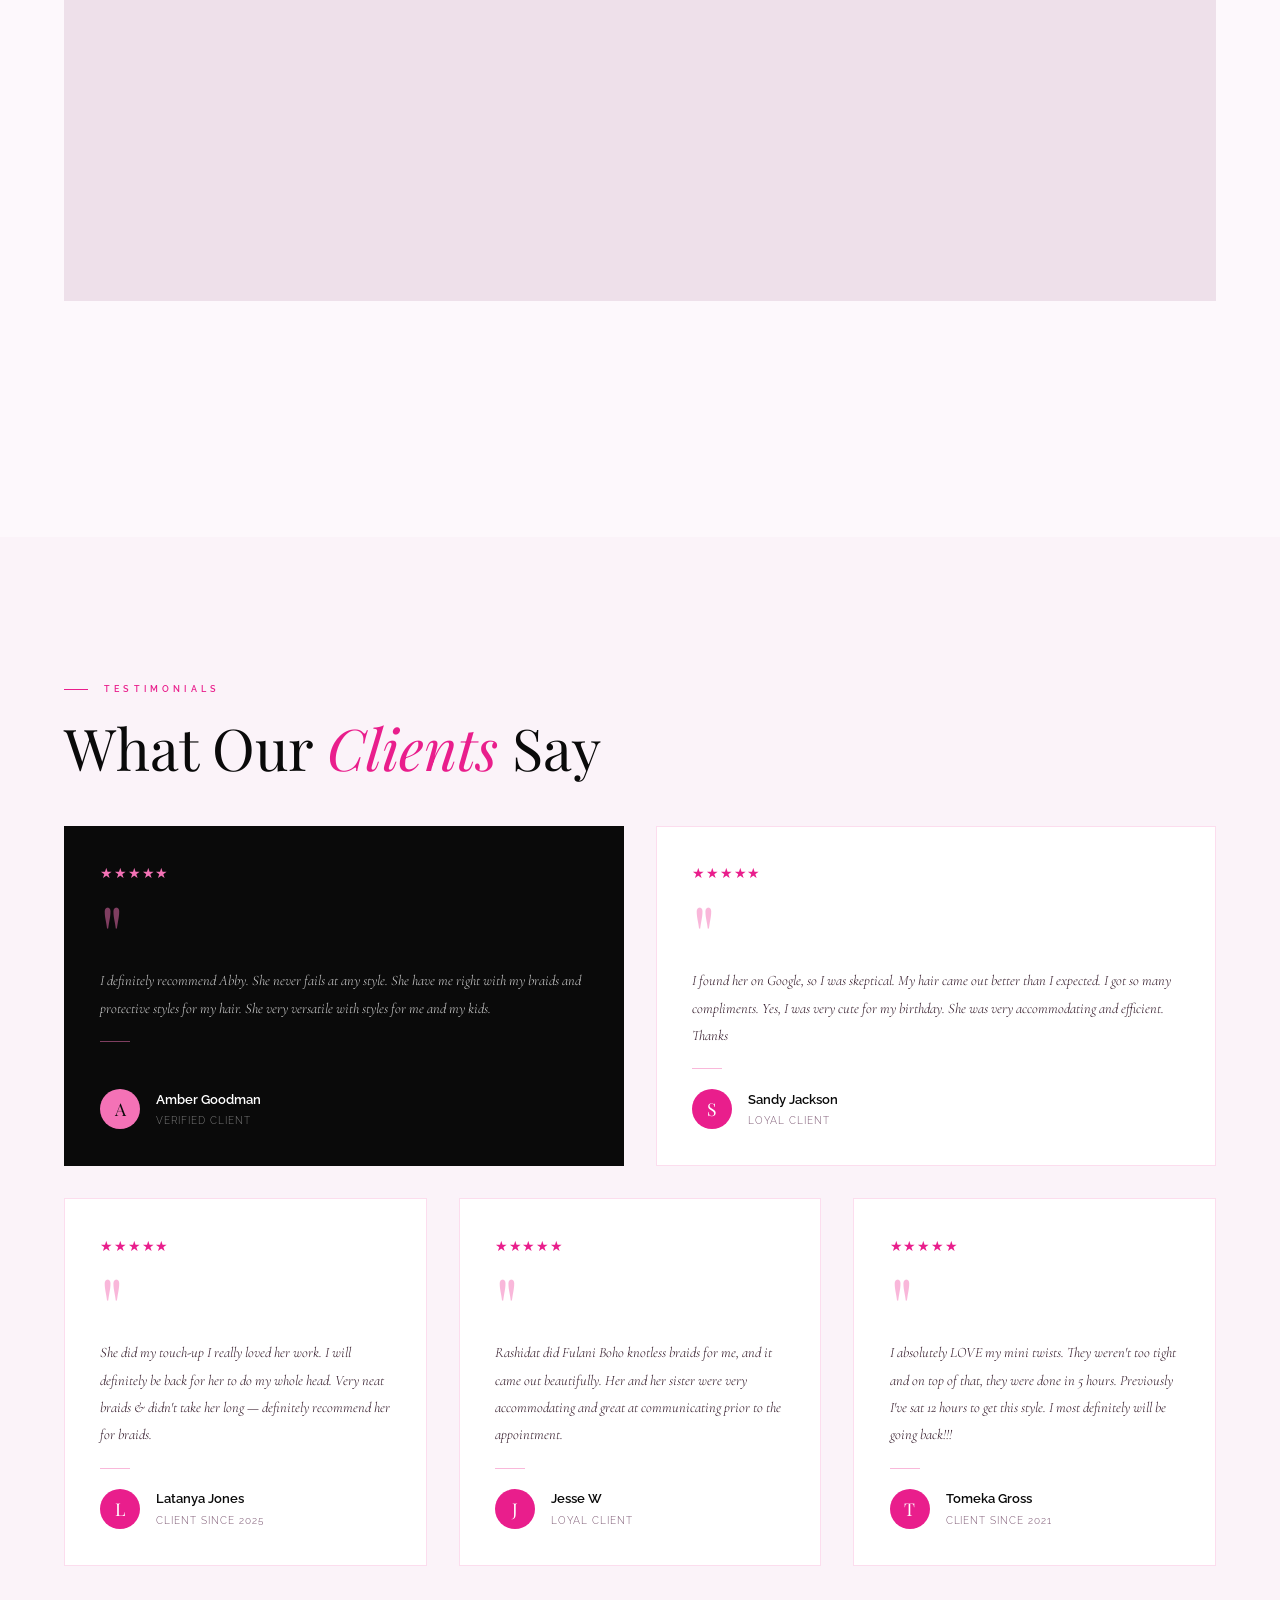
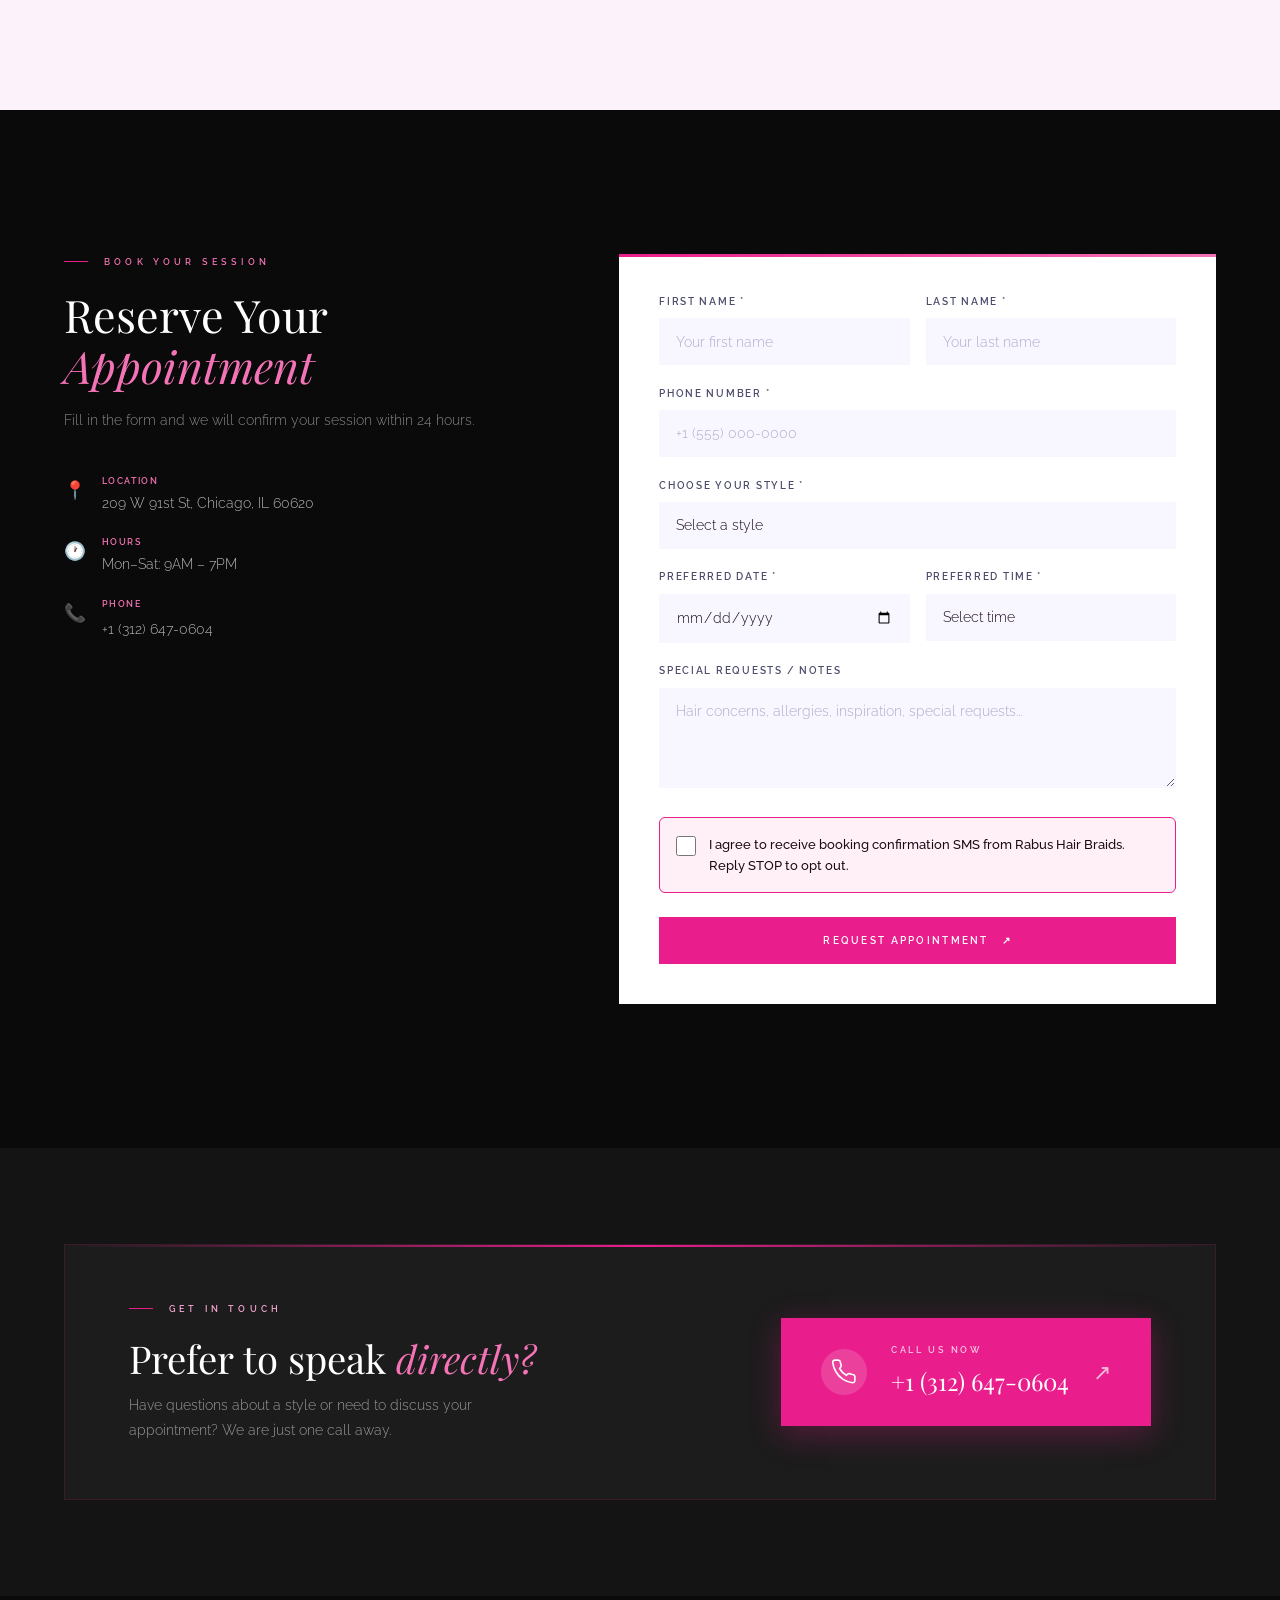
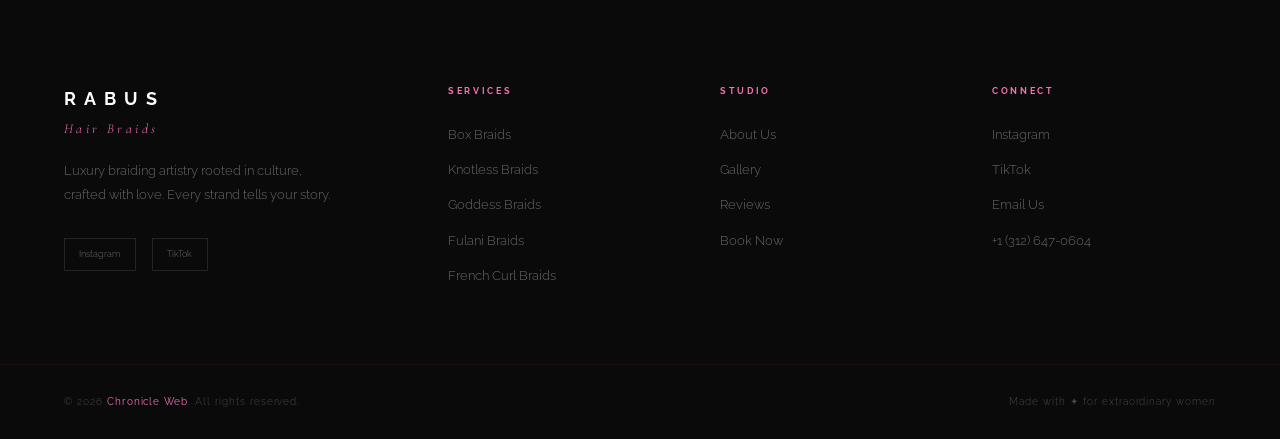
==== commit 45926a86: "Update index.html" ====
--- a/index.html
+++ b/index.html
@@ -67,7 +67,7 @@
       </div>
       <div class="nav-logo-text">
         <span class="logo-name">Rabus_Hair</span>
-        <span class="logo-tag">Braids</span>
+        <span class="logo-tag"> Braids</span>
       </div>
     </a>
     <ul class="nav-links">
@@ -475,7 +475,12 @@
               <select id="bkStyle" required>
                 <option value="" disabled selected>Select a style</option>
                 <option value="Box Braids">Box Braids — From $200</option>
-                <option value="Knotless Braids">Knotless Braids — From $130</option>
+                <optgroup label="── Knotless Braids ──">
+                  <option value="Knotless Braids – Small Medium">Knotless Braids Small Medium — From $200</option>
+                  <option value="Knotless Braids – Medium">Knotless Braids Medium — From $180</option>
+                  <option value="Knotless Braids – Large">Knotless Braids Large — From $160</option>
+                  <option value="Knotless Braids – Jumbo">Knotless Braids Jumbo — From $130</option>
+                </optgroup>
                 <option value="Goddess Braids">Goddess Braids — From $220</option>
                 <option value="Fulani Braids">Fulani Braids — From $160</option>
                 <option value="Senegalese Twists">Senegalese Twists — From $200</option>
@@ -585,7 +590,7 @@
     </div>
     <div class="footer-bottom">
       <div class="wrap footer-btm">
-        <span>© 2026 <strong>Chronicles Web </strong>. All rights reserved.</span>
+        <span>© 2026 <strong>Chronicle Web</strong>. All rights reserved.</span>
         <span>Made with ✦ for extraordinary women</span>
       </div>
     </div>
--- a/styles.css
+++ b/styles.css
@@ -202,10 +202,9 @@
 .svc-sizes li span:last-child { color: var(--pink-light); font-weight: 500; }
 
 /* Call Now — below all services */
-.svc-callout { text-align: center; margin-top: 3rem; }
-.svc-callout-btn { display: inline-flex; align-items: center; gap: 0.8rem; background: transparent; border: 1.5px solid var(--pink); color: var(--pink-light); font-family: var(--fr); font-size: 0.72rem; font-weight: 600; letter-spacing: 0.2em; text-transform: uppercase; text-decoration: none; padding: 1rem 2.5rem; transition: background 0.3s, color 0.3s, transform 0.3s; }
-.svc-callout-btn:hover { background: var(--pink); color: var(--white); transform: translateY(-2px); }
-.svc-callout-btn svg { flex-shrink: 0; }
+.svc-callout { text-align: center; margin-top: 2.5rem; }
+.svc-callout-btn { font-family: var(--fc); font-size: 1rem; font-style: italic; color: var(--pink-light); text-decoration: none; letter-spacing: 0.06em; border-bottom: 1px solid rgba(244,114,182,0.4); padding-bottom: 2px; transition: color 0.3s, border-color 0.3s; }
+.svc-callout-btn:hover { color: var(--white); border-color: rgba(255,255,255,0.5); }
 
 /* ===== GALLERY PREVIEW ===== */
 #gallery-preview { background: var(--off); }
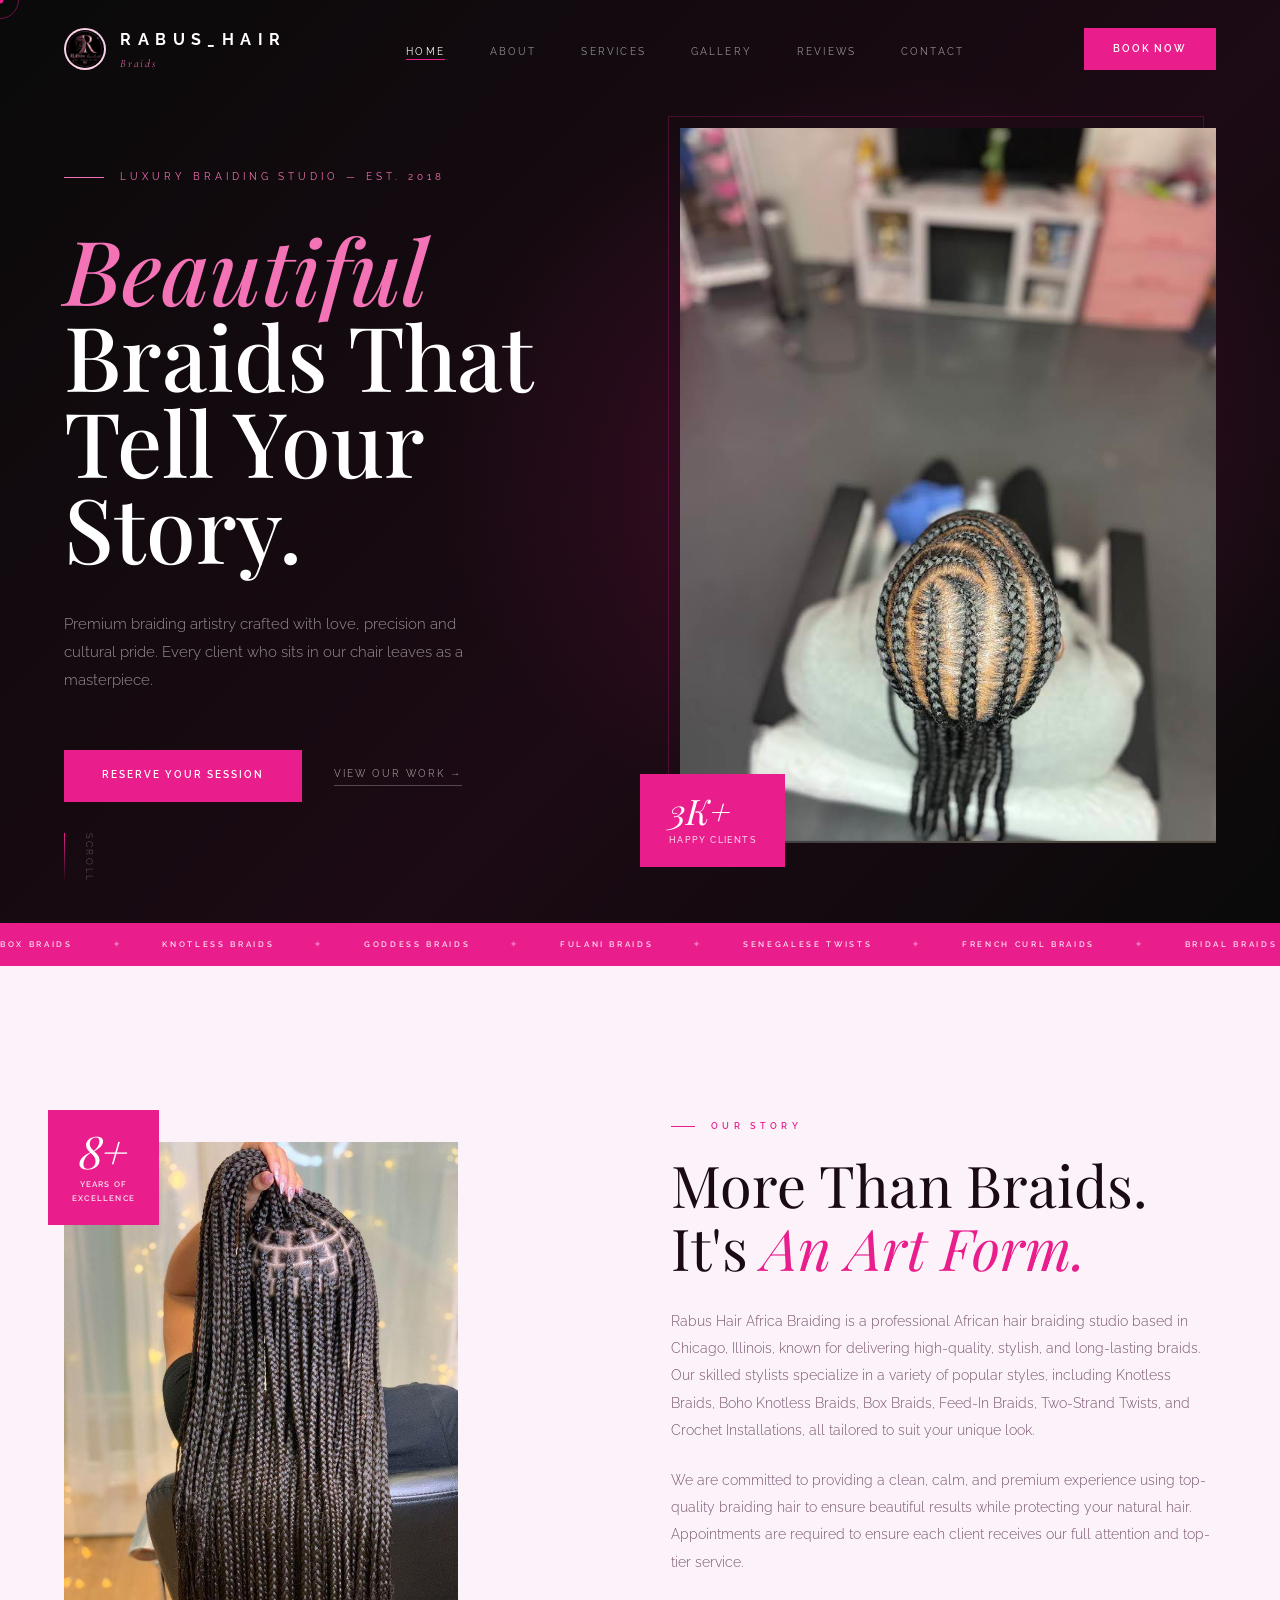
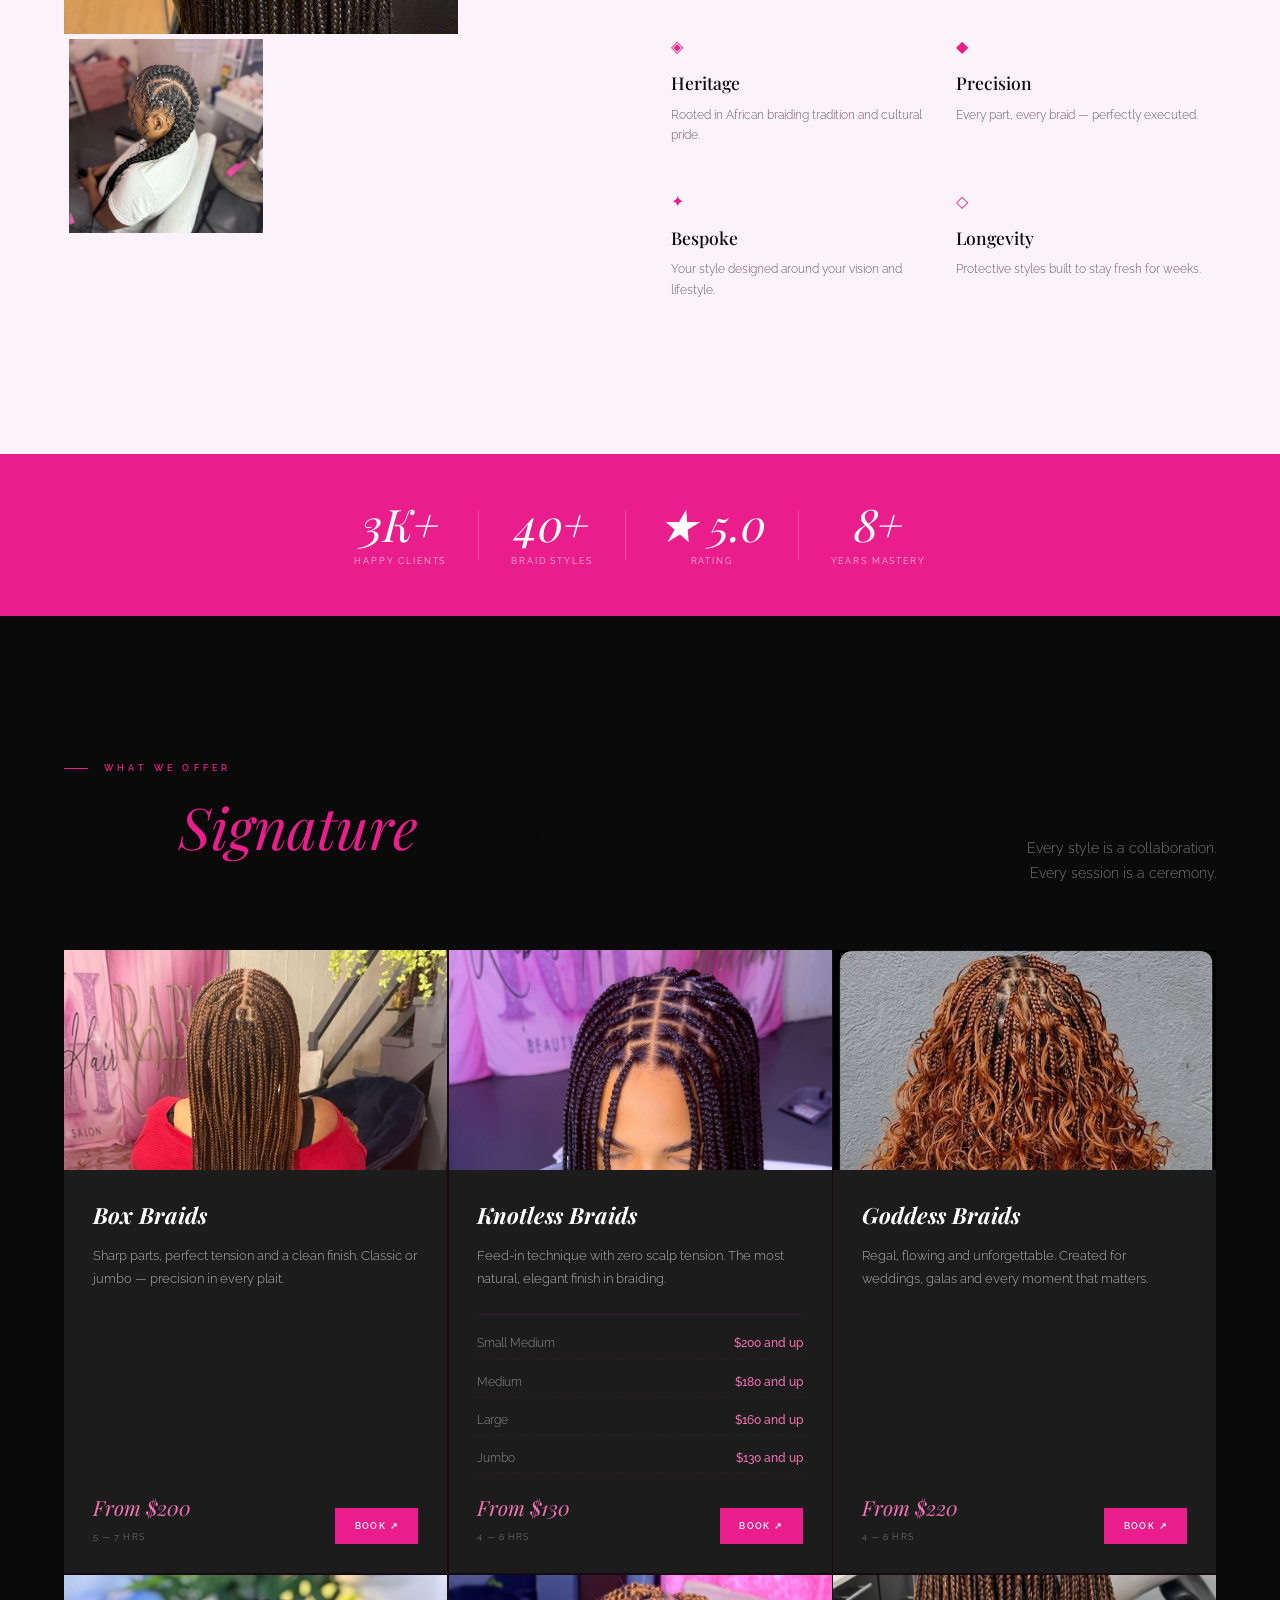
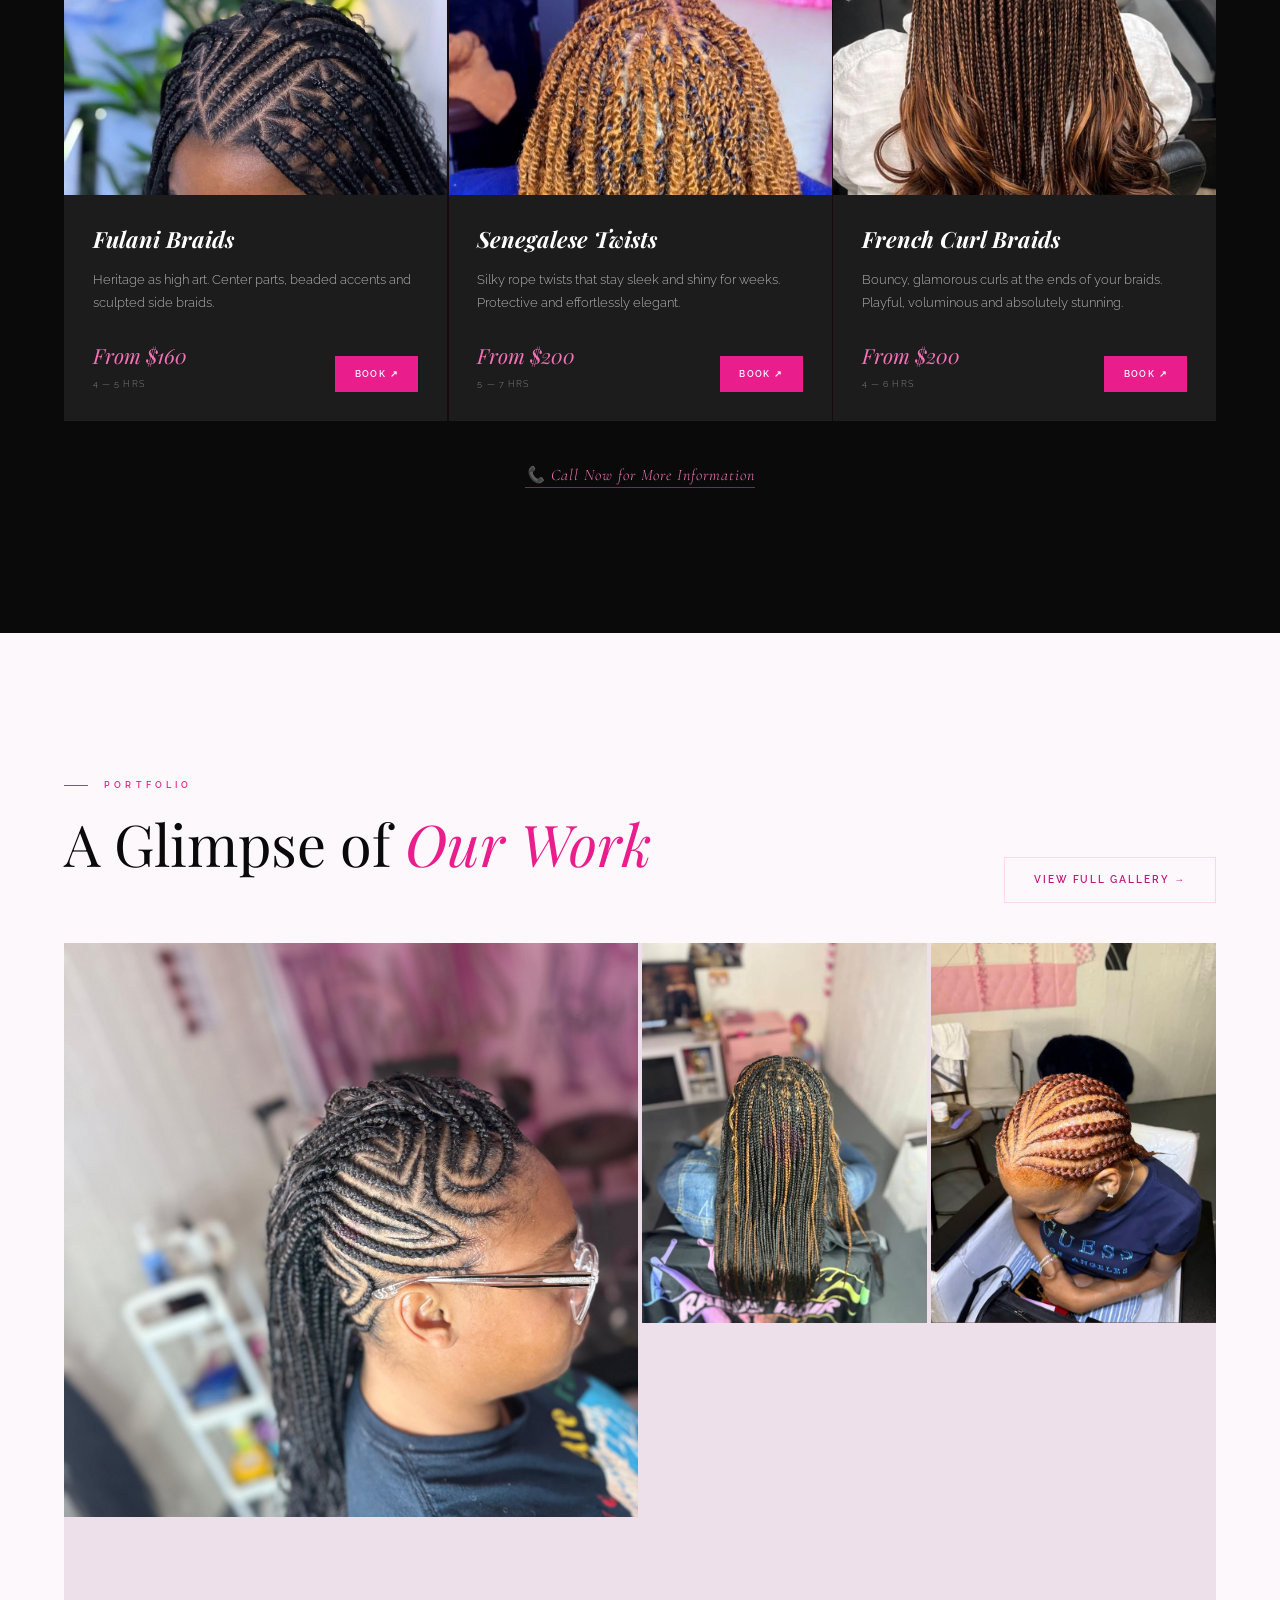
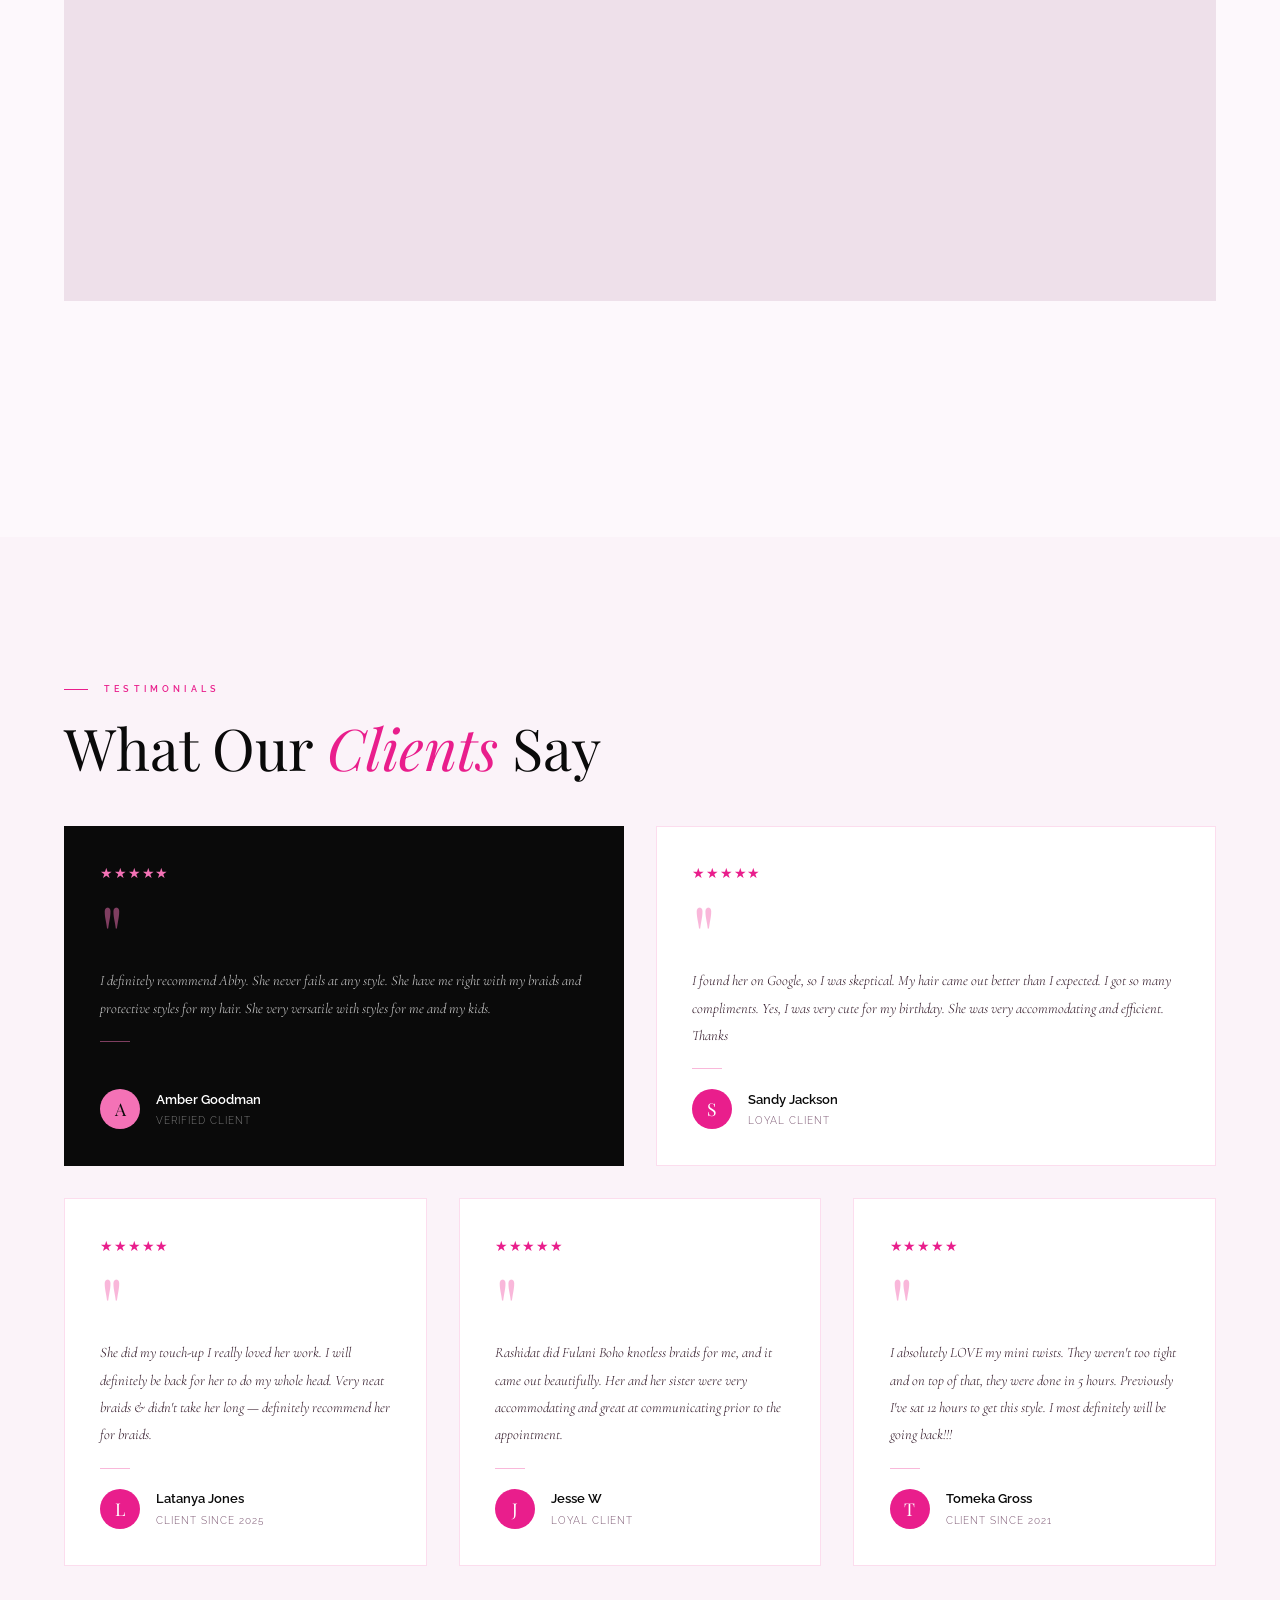
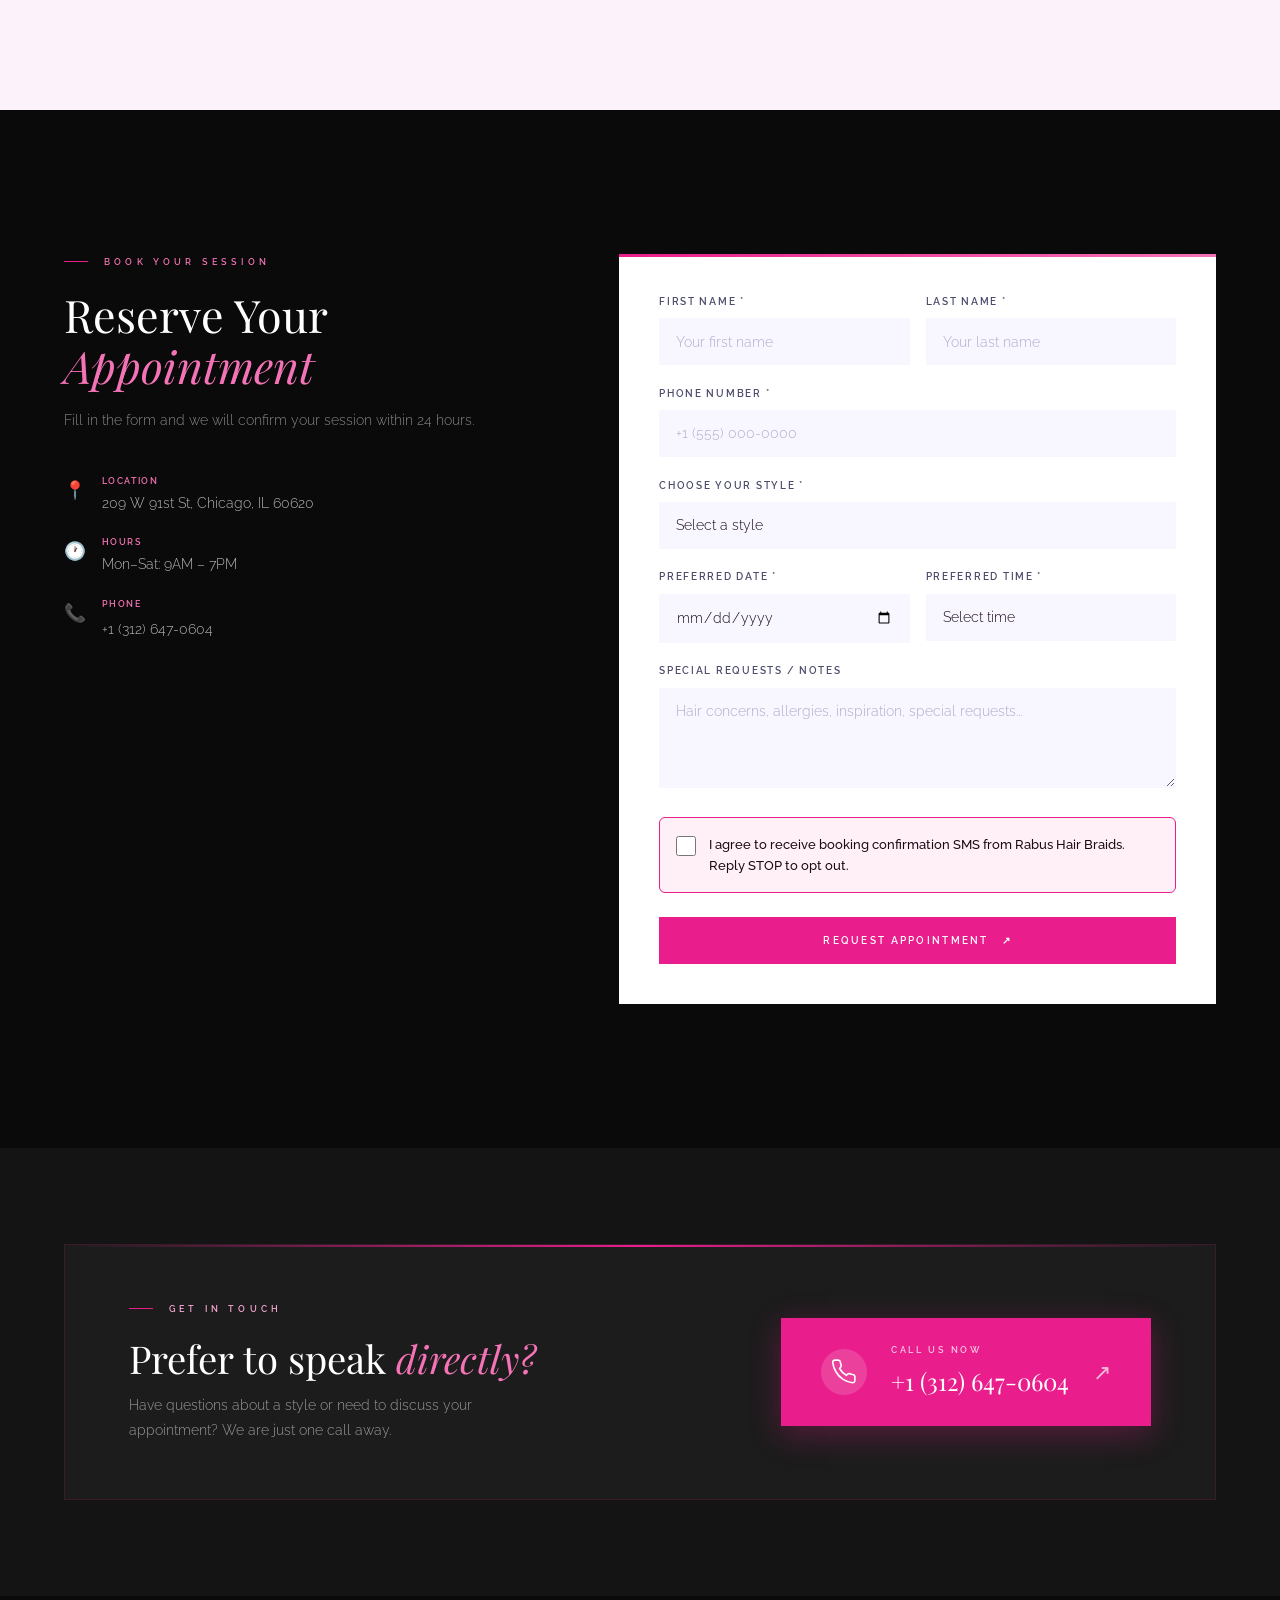
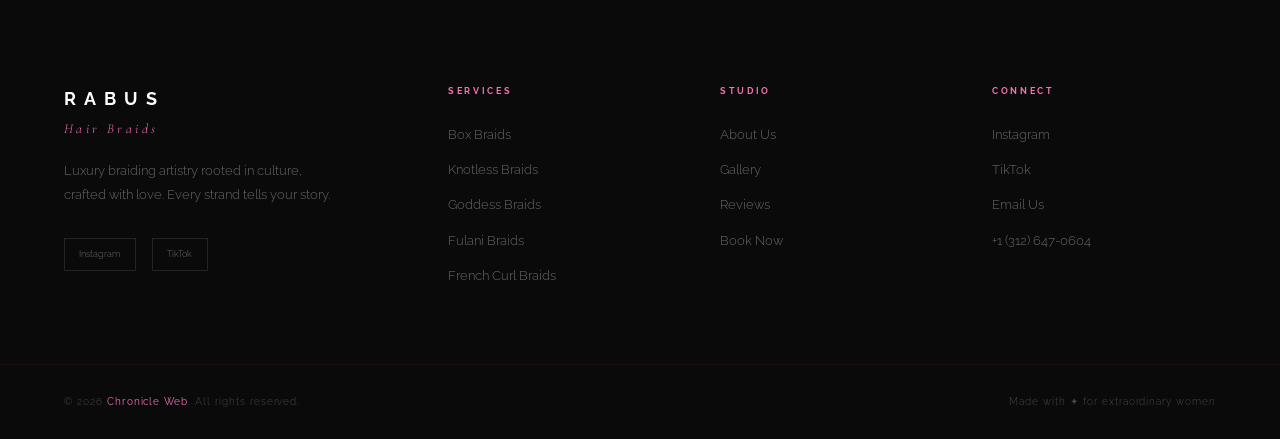
==== commit 92165c8a: "Update index.html" ====
--- a/index.html
+++ b/index.html
@@ -253,7 +253,7 @@
               <li><span>Jumbo</span><span>$130 and up</span></li>
             </ul>
             <div class="svc-foot">
-              <div><div class="svc-price">From $130</div><div class="svc-time">6 — 8 hrs</div></div>
+              <div><div class="svc-price">From $130</div><div class="svc-time">4 — 6 hrs</div></div>
               <a href="#booking" class="svc-btn">Book ↗</a>
             </div>
           </div>
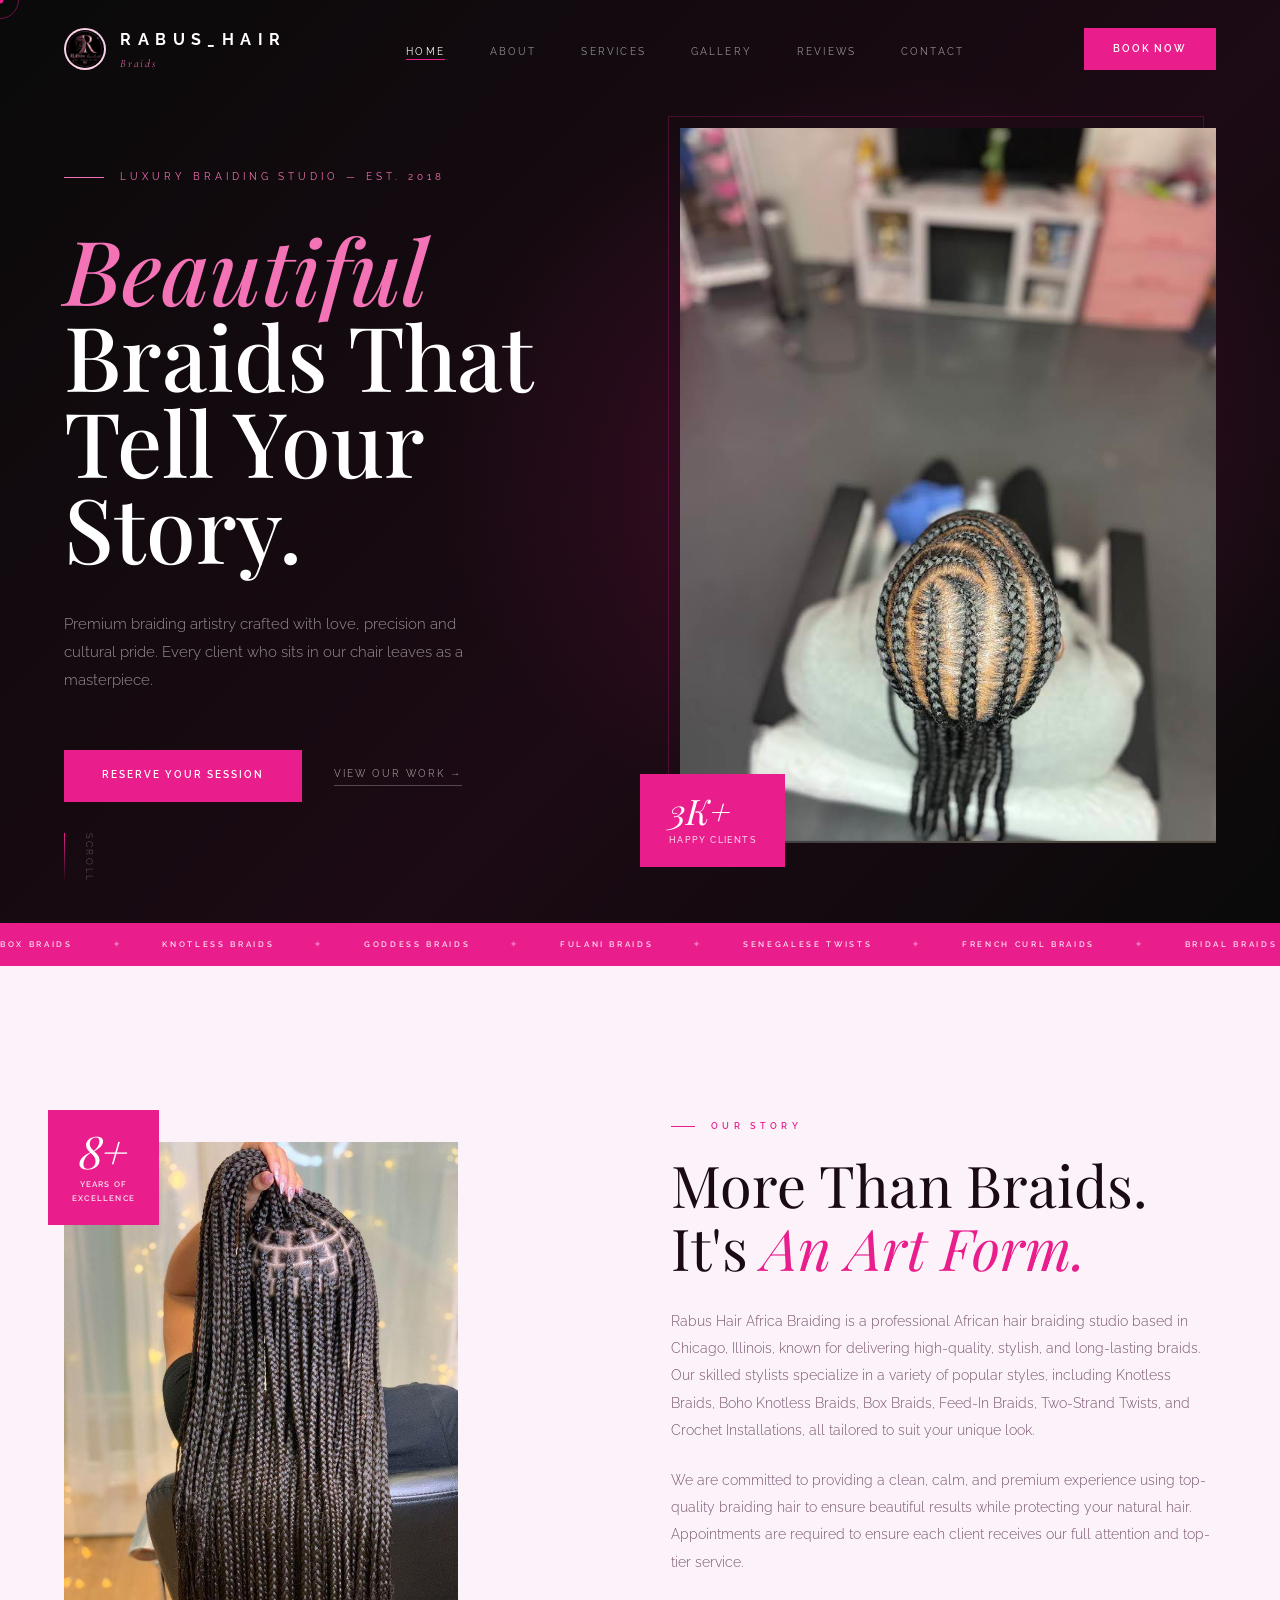
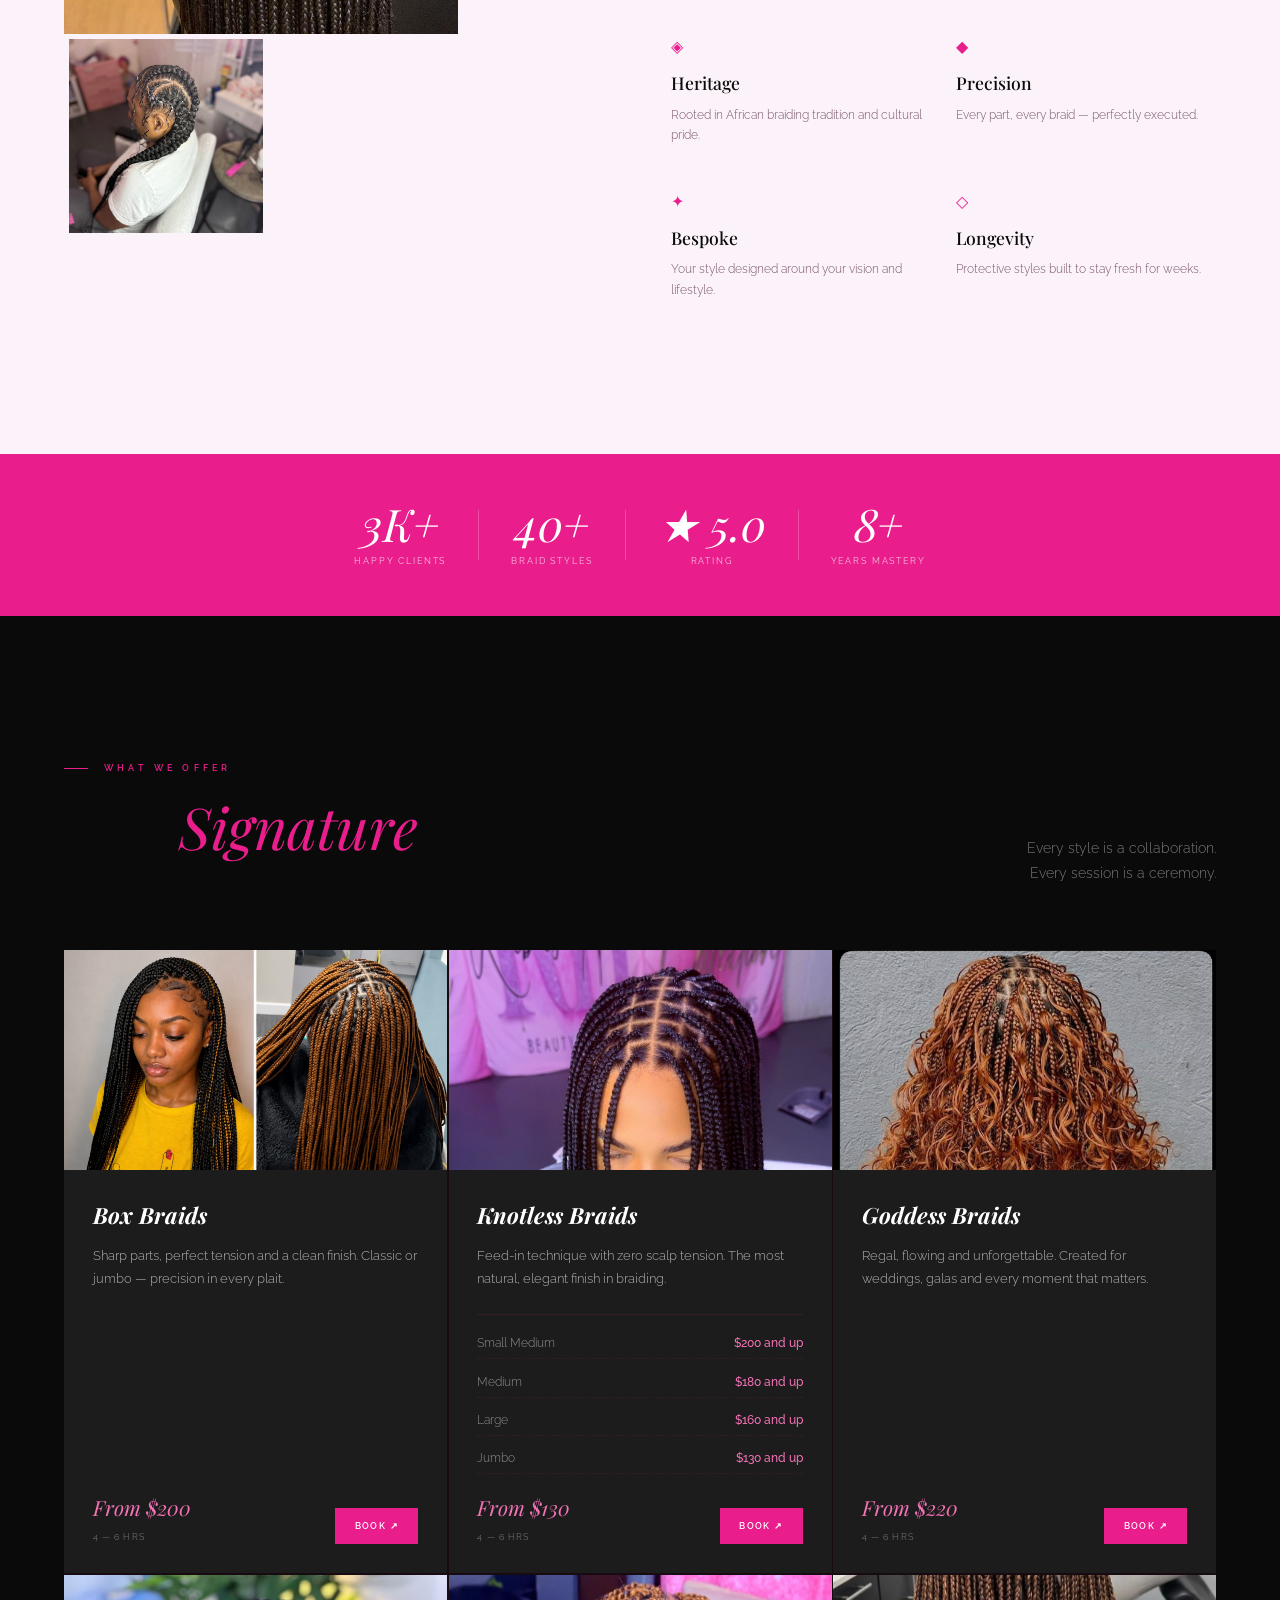
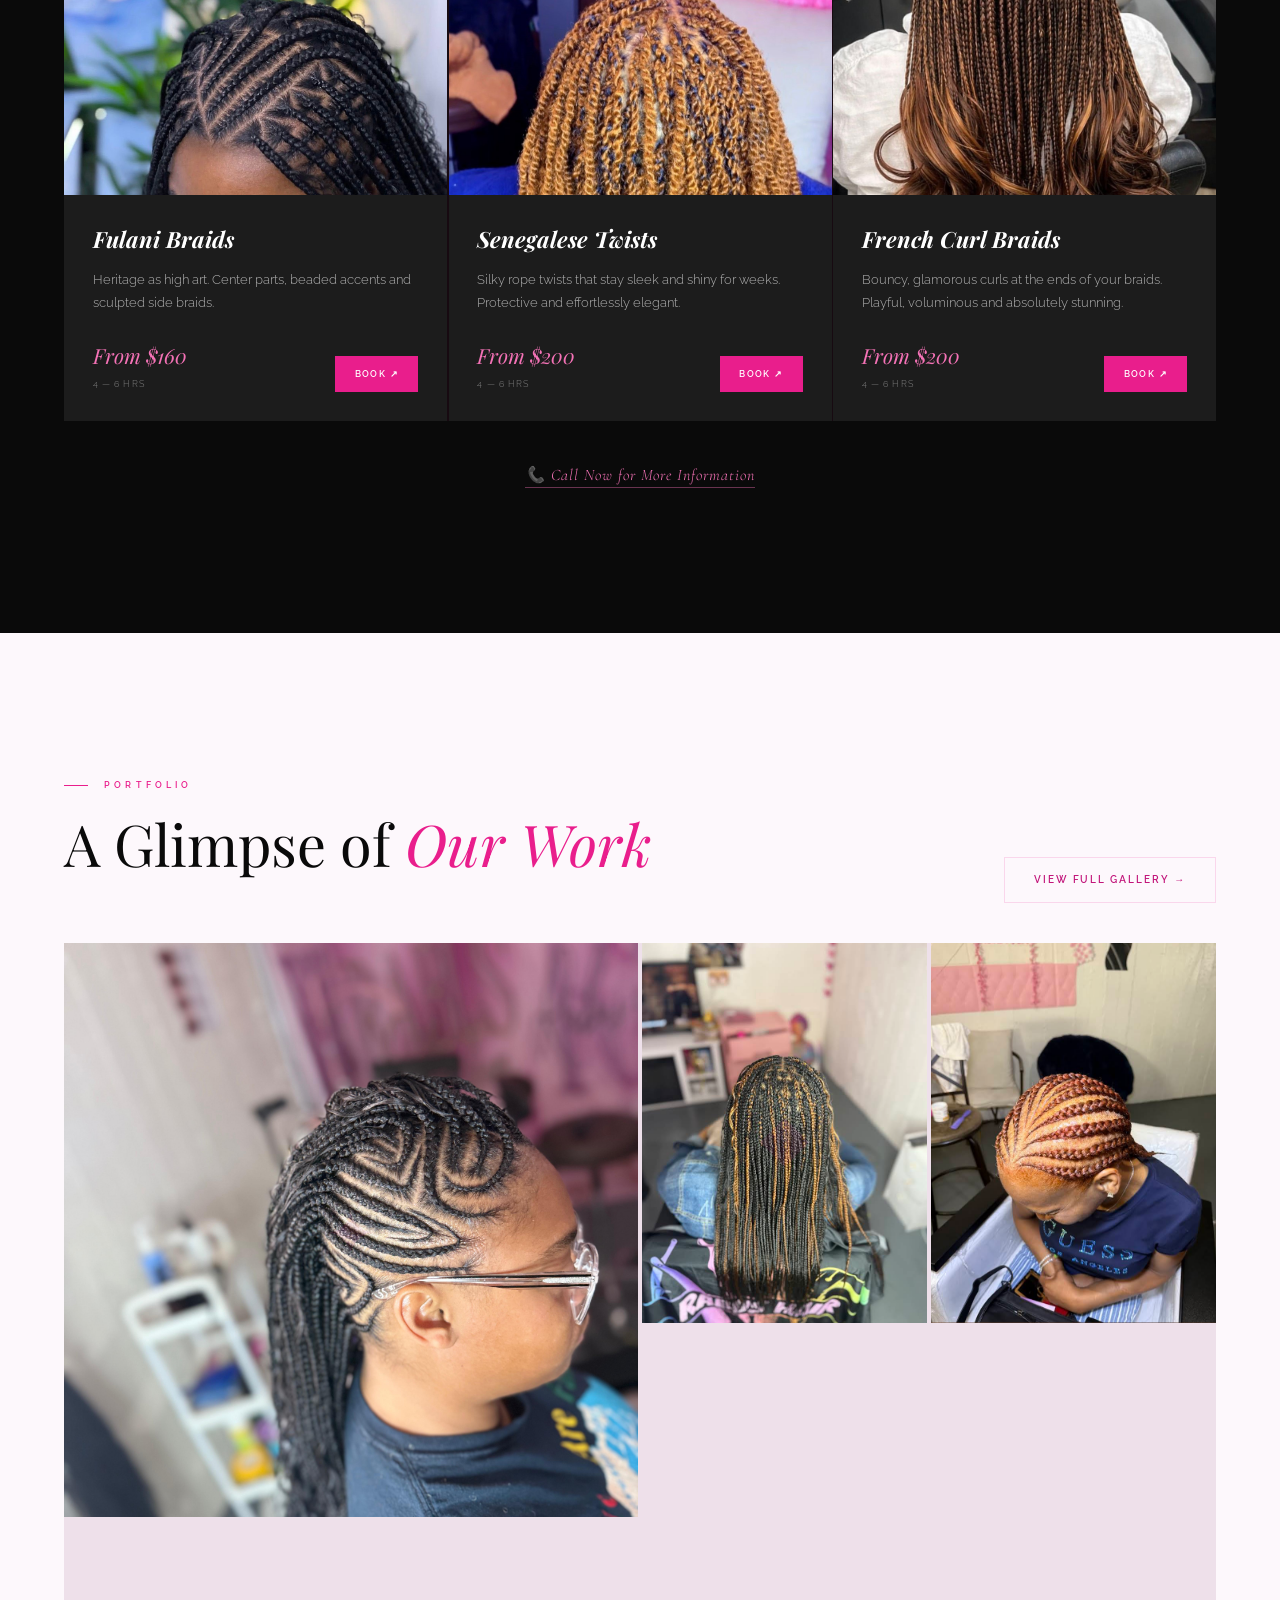
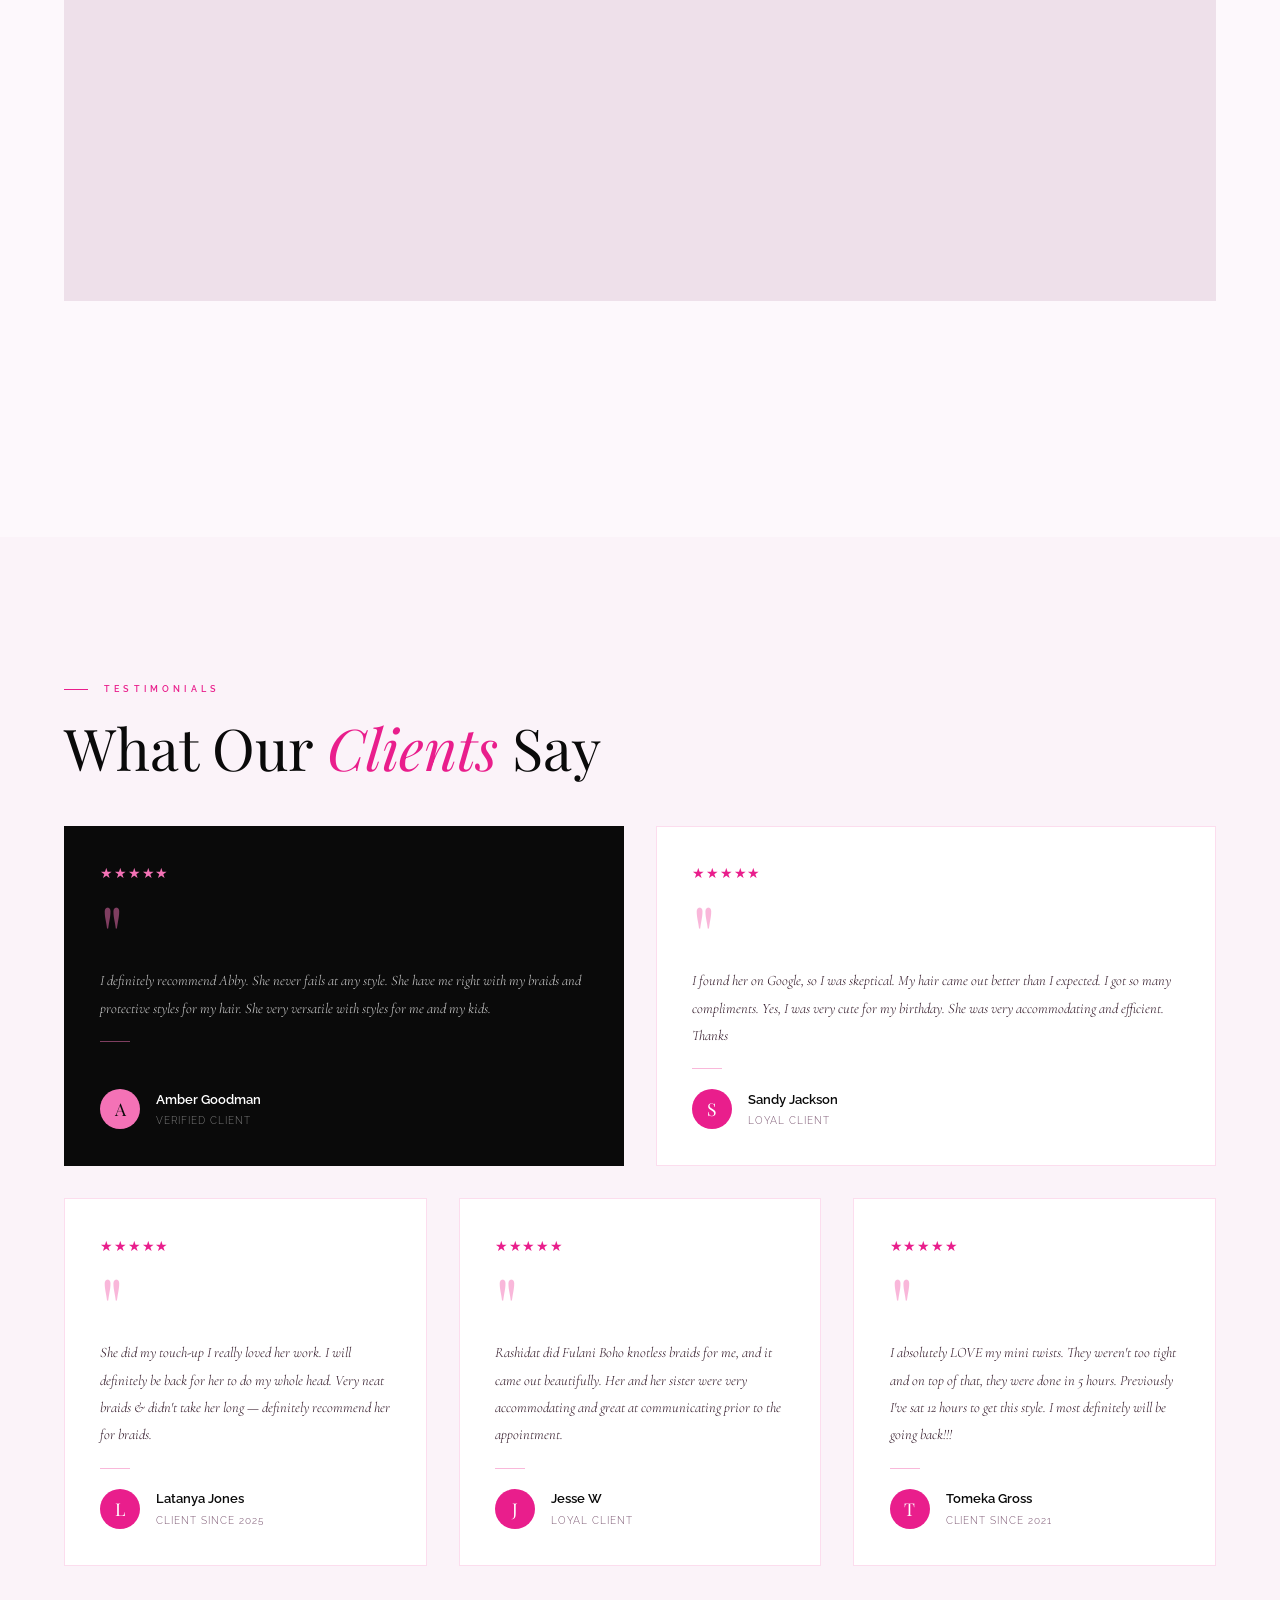
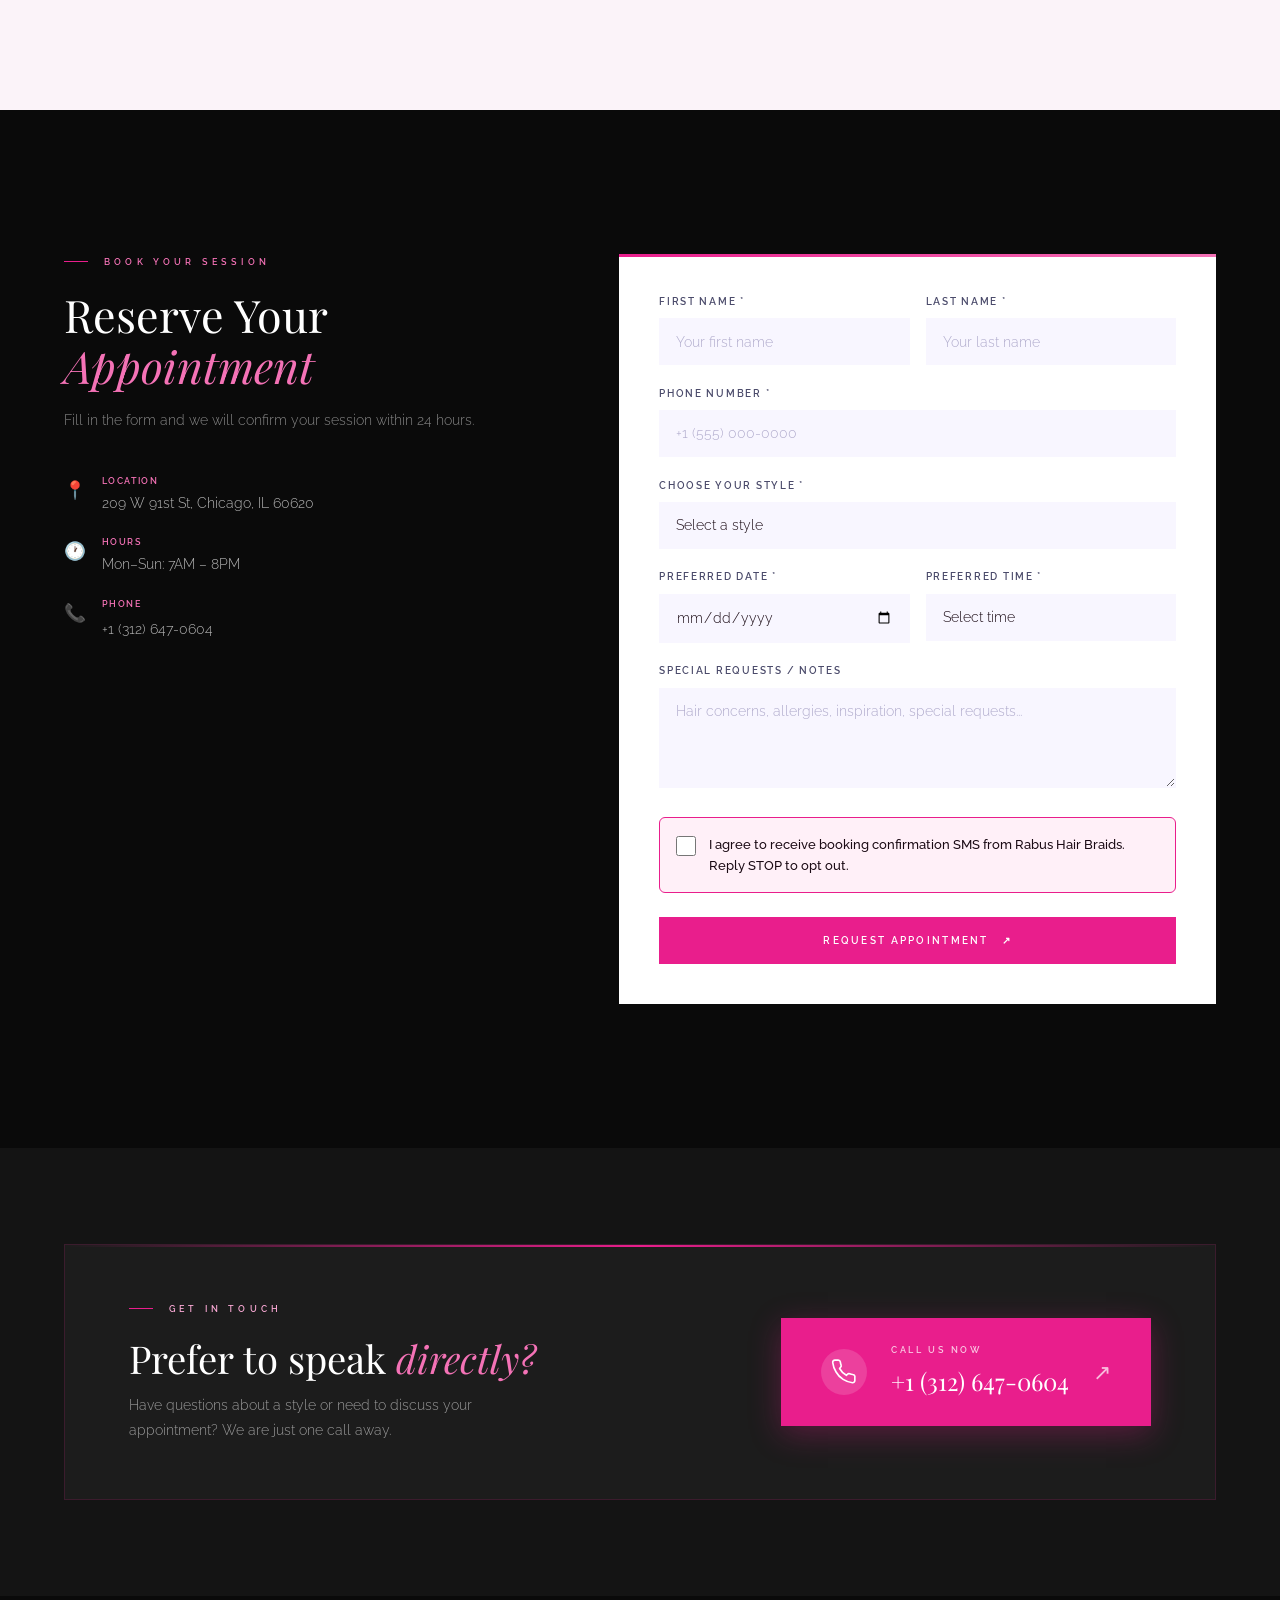
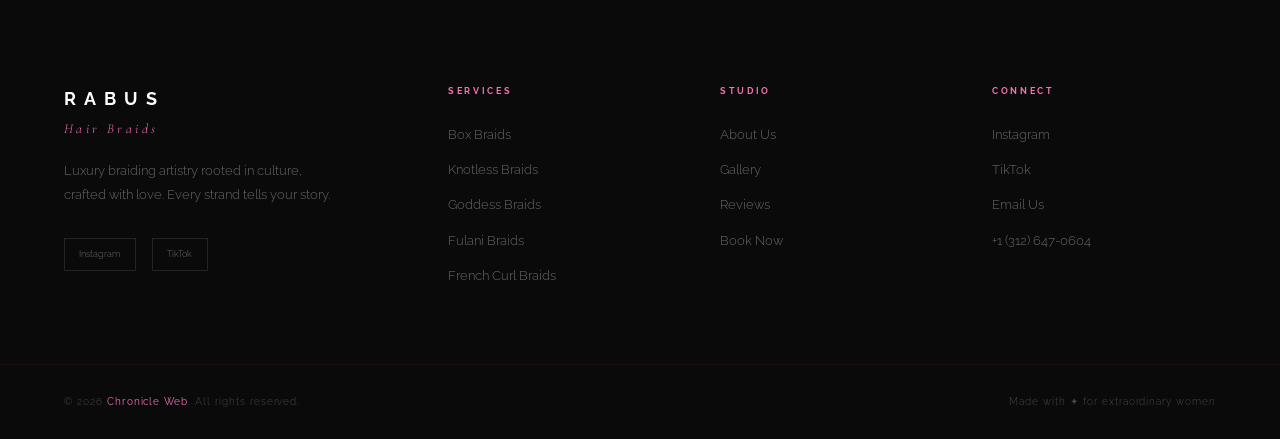
==== commit 8981ce58: "Update index.html" ====
--- a/index.html
+++ b/index.html
@@ -232,7 +232,7 @@
             <h3 class="svc-name">Box Braids</h3>
             <p class="svc-desc">Sharp parts, perfect tension and a clean finish. Classic or jumbo — precision in every plait.</p>
             <div class="svc-foot">
-              <div><div class="svc-price">From $200</div><div class="svc-time">5 — 7 hrs</div></div>
+              <div><div class="svc-price">From $200</div><div class="svc-time">4 — 6 hrs</div></div>
               <a href="#booking" class="svc-btn">Book ↗</a>
             </div>
           </div>
@@ -283,7 +283,7 @@
             <h3 class="svc-name">Fulani Braids</h3>
             <p class="svc-desc">Heritage as high art. Center parts, beaded accents and sculpted side braids.</p>
             <div class="svc-foot">
-              <div><div class="svc-price">From $160</div><div class="svc-time">4 — 5 hrs</div></div>
+              <div><div class="svc-price">From $160</div><div class="svc-time">4 — 6 hrs</div></div>
               <a href="#booking" class="svc-btn">Book ↗</a>
             </div>
           </div>
@@ -298,7 +298,7 @@
             <h3 class="svc-name">Senegalese Twists</h3>
             <p class="svc-desc">Silky rope twists that stay sleek and shiny for weeks. Protective and effortlessly elegant.</p>
             <div class="svc-foot">
-              <div><div class="svc-price">From $200</div><div class="svc-time">5 — 7 hrs</div></div>
+              <div><div class="svc-price">From $200</div><div class="svc-time">4 — 6 hrs</div></div>
               <a href="#booking" class="svc-btn">Book ↗</a>
             </div>
           </div>
@@ -441,7 +441,7 @@
               <div class="bk-icon">🕐</div>
               <div>
                 <div class="bk-label">Hours</div>
-                <div class="bk-val">Mon–Sat: 9AM – 7PM</div>
+                <div class="bk-val">Mon–Sun: 7AM – 8PM</div>
               </div>
             </div>
             <div class="bk-info-item">
